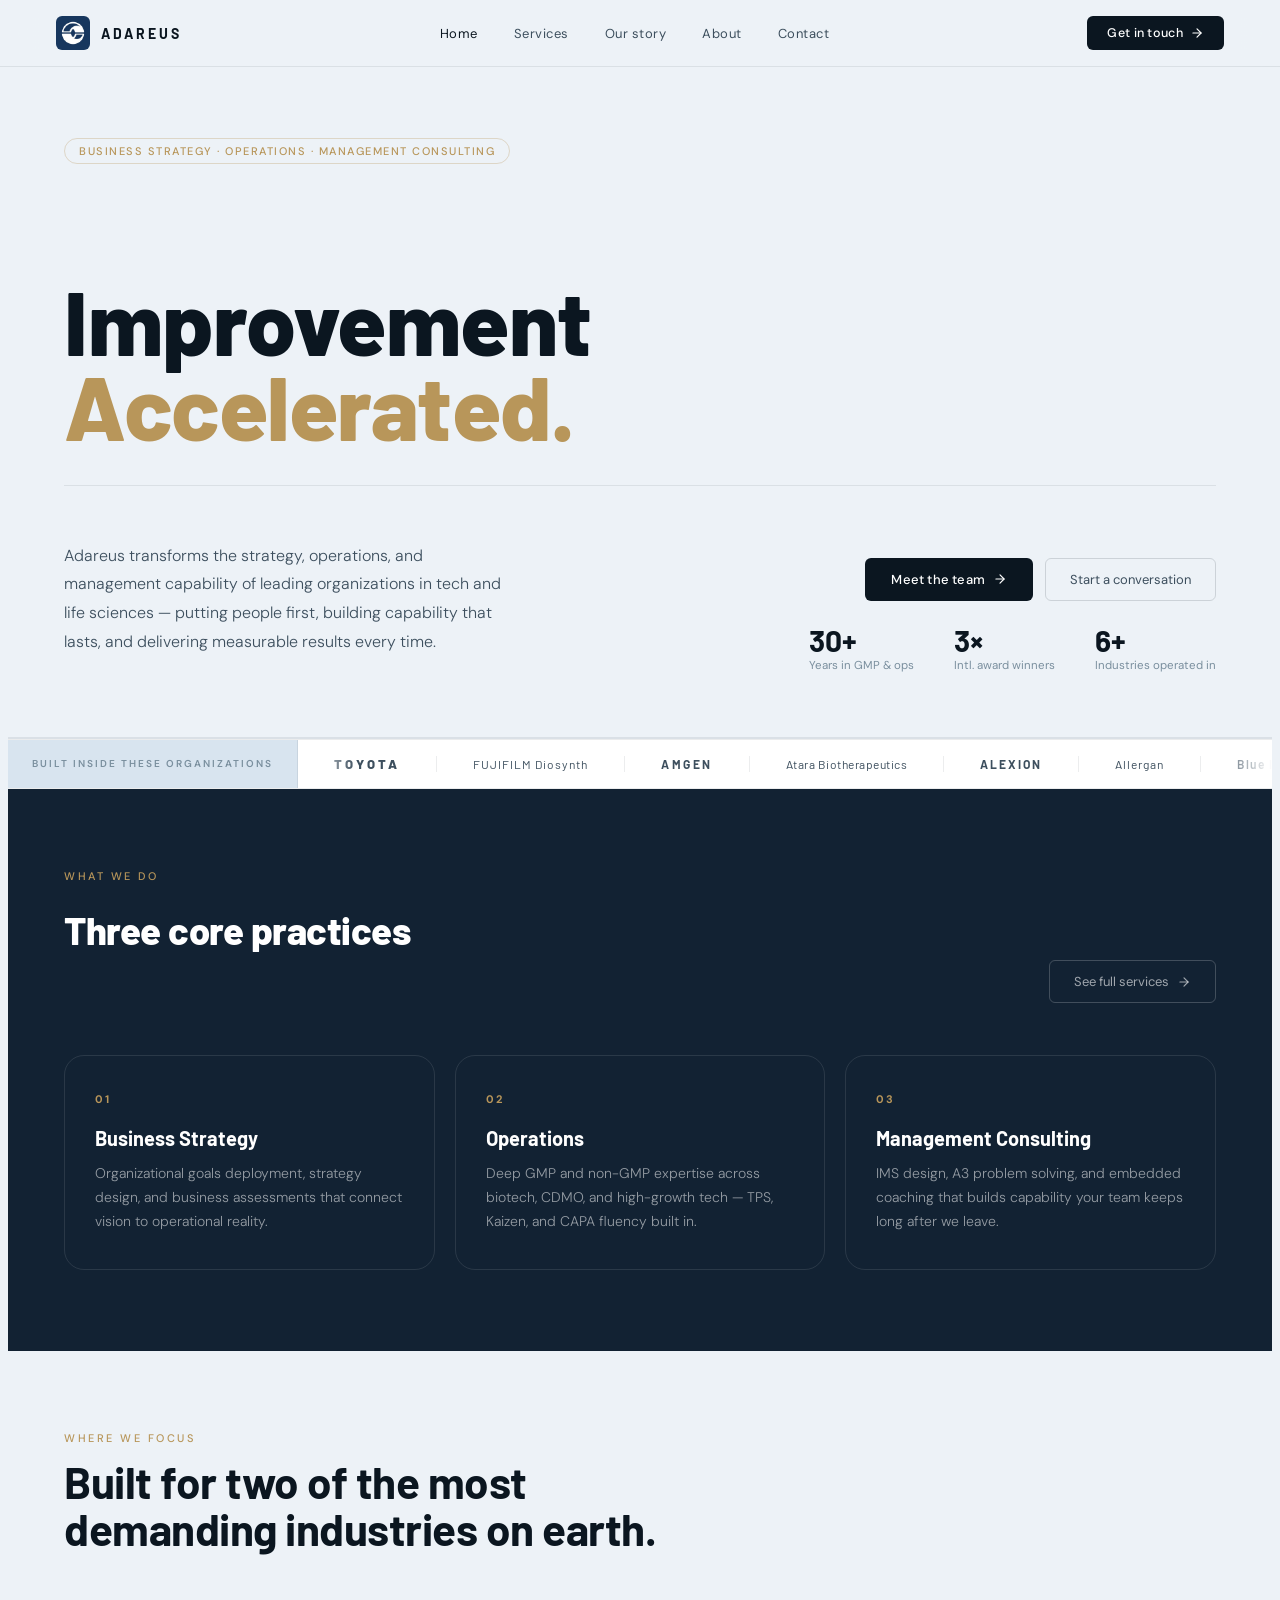
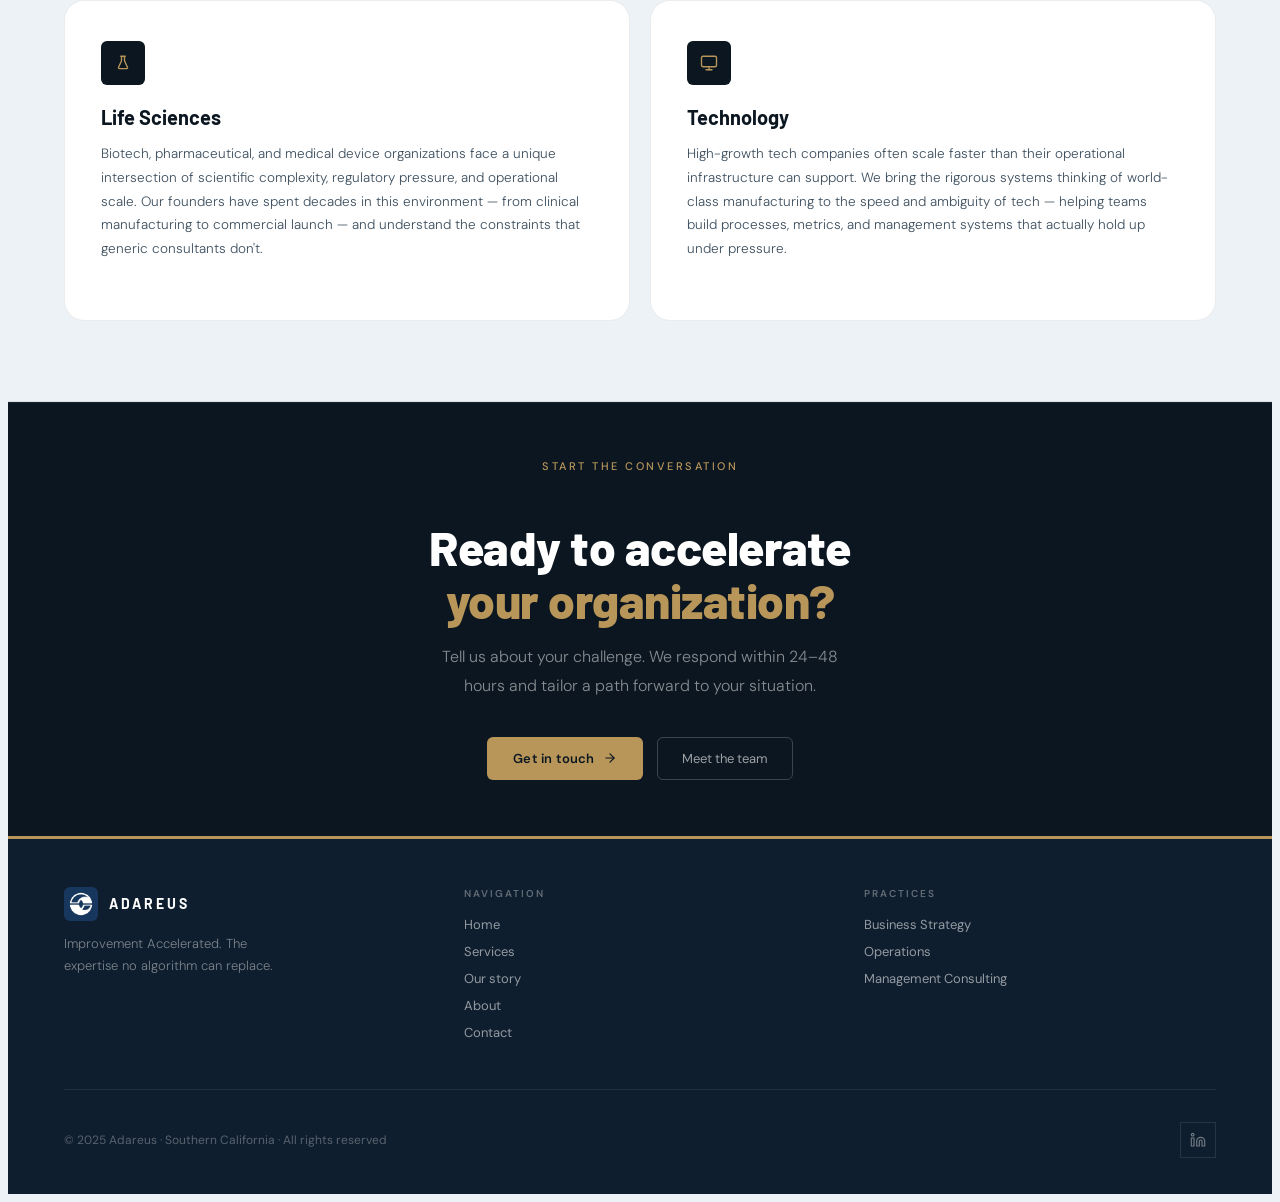
==== index.html @ f7a73b7c "Add files via upload" ====
<!DOCTYPE html>
<html lang="en">
<head>
  <meta charset="UTF-8" />
  <meta name="viewport" content="width=device-width, initial-scale=1.0" />
  <title>Improvement Accelerated — ADAREUS</title>
  <style>
@import url('https://fonts.googleapis.com/css2?family=Barlow:ital,wght@0,400;0,500;0,600;0,700;0,800;1,400&family=DM+Sans:opsz,wght@9..40,300;9..40,400;9..40,500&display=swap');

:root {
  --ink:         #0b1620;
  --ink-mid:     #122233;
  --ink-light:   #1e3a52;
  --gold:        #b8965a;
  --gold-dim:    rgba(184,150,90,0.12);
  --gold-line:   rgba(184,150,90,0.3);
  --white:       #ffffff;
  --off-white:   #edf2f7;
  --cream:       #d8e4ef;
  --text-body:   #3d4f5e;
  --text-muted:  #7a8f9e;
  --border:      rgba(11,22,32,0.08);
  --border-mid:  rgba(11,22,32,0.14);
  --radius-sm:   6px;
  --radius-md:   12px;
  --radius-lg:   20px;
}

0,500;0,600;0,700;0,800;1,400&family=DM+Sans:opsz,wght@9..40,300;9..40,400;9..40,500&display=swap');

0,500;0,600;0,700;0,800;1,400&family=DM+Sans:opsz,wght@9..40,300;9..40,400;9..40,500&display=swap');

*, *::before, *::after { box-sizing: border-box; margin: 0; padding: 0; }

html { scroll-behavior: smooth; font-size: 16px; }

body {
  font-family: 'DM Sans', -apple-system, BlinkMacSystemFont, 'Segoe UI', Helvetica, Arial, sans-serif;
  background: var(--off-white);
  color: var(--ink);
  -webkit-font-smoothing: antialiased;
  min-height: 100vh;
}

/* ── NAV ── */
nav {
  position: fixed; top: 0; left: 0; right: 0; z-index: 100;
  display: flex; align-items: center; justify-content: space-between;
  padding: 0 56px; height: 66px;
  background: rgba(237,242,247,0.92);
  backdrop-filter: blur(16px);
  border-bottom: 1px solid var(--border);
}
.nav-logo { display: flex; align-items: center; gap: 11px; text-decoration: none; }
.logo-mark {
  width: 34px; height: 34px;
  display: flex; align-items: center; justify-content: center;
  overflow: hidden; border-radius: 6px;
}
.logo-wordmark {
  font-family: 'Barlow', 'Arial Narrow', Arial, sans-serif;
  font-size: 14px; font-weight: 700;
  letter-spacing: 3px; color: var(--ink);
}
.nav-links { display: flex; align-items: center; gap: 36px; }
.nav-links a {
  font-size: 12.5px; font-weight: 400; letter-spacing: 0.5px;
  color: var(--text-body); text-decoration: none;
  transition: color 0.2s;
}
.nav-links a:hover, .nav-links a.active { color: var(--ink); }
.nav-cta {
  display: inline-flex; align-items: center; gap: 7px;
  padding: 9px 20px; font-size: 12.5px; font-weight: 500;
  font-family: 'DM Sans', -apple-system, BlinkMacSystemFont, 'Segoe UI', Helvetica, Arial, sans-serif;
  color: var(--white); background: var(--ink);
  border: none; cursor: pointer; border-radius: var(--radius-sm);
  text-decoration: none; transition: opacity 0.2s;
  letter-spacing: 0.3px;
}
.nav-cta:hover { opacity: 0.85; }

/* ── PAGE SHELL ── */
.page { padding-top: 66px; }

/* ── TYPOGRAPHY ── */
.display {
  font-family: 'Barlow', 'Arial Narrow', Arial, sans-serif;
  font-weight: 700; letter-spacing: -0.5px; line-height: 1.05;
}
.heading {
  font-family: 'Barlow', 'Arial Narrow', Arial, sans-serif;
  font-weight: 600; letter-spacing: -0.3px; line-height: 1.15;
}
.eyebrow {
  font-size: 11px; font-weight: 500; letter-spacing: 2.5px;
  text-transform: uppercase; color: var(--gold);
}

/* ── BUTTONS ── */
.btn-dark {
  display: inline-flex; align-items: center; gap: 8px;
  padding: 13px 26px; font-size: 13px; font-weight: 500;
  font-family: 'DM Sans', -apple-system, BlinkMacSystemFont, 'Segoe UI', Helvetica, Arial, sans-serif;
  color: var(--white); background: var(--ink);
  border: none; border-radius: var(--radius-sm); cursor: pointer;
  text-decoration: none; transition: opacity 0.2s, transform 0.15s;
  letter-spacing: 0.2px;
}
.btn-dark:hover { opacity: 0.85; transform: translateY(-1px); }
.btn-outline {
  display: inline-flex; align-items: center; gap: 8px;
  padding: 12px 24px; font-size: 13px; font-weight: 400;
  font-family: 'DM Sans', -apple-system, BlinkMacSystemFont, 'Segoe UI', Helvetica, Arial, sans-serif;
  color: var(--text-body); background: transparent;
  border: 1px solid var(--border-mid); border-radius: var(--radius-sm);
  cursor: pointer; text-decoration: none;
  transition: border-color 0.2s, color 0.2s;
}
.btn-outline:hover { border-color: var(--ink); color: var(--ink); }

/* ── SECTION ── */
.section { padding: 96px 56px; }
.section-inner { max-width: 1160px; margin: 0 auto; }

/* ── LOGO TICKER ── */
/* ── TICKER ── */
.ticker-section {
  border-top: 1px solid var(--border);
  border-bottom: 1px solid var(--border);
  background: var(--white);
  display: flex; align-items: stretch;
}
.ticker-label-block {
  display: flex; align-items: center;
  padding: 0 24px;
  border-right: 1px solid var(--border);
  background: var(--cream);
  font-size: 10px; font-weight: 600; letter-spacing: 2px;
  text-transform: uppercase; color: var(--text-muted);
  white-space: nowrap; flex-shrink: 0; z-index: 1;
}
.ticker-viewport {
  overflow: hidden; flex: 1;
  -webkit-mask-image: linear-gradient(90deg, transparent 0%, black 6%, black 94%, transparent 100%);
  mask-image: linear-gradient(90deg, transparent 0%, black 6%, black 94%, transparent 100%);
}
.ticker-track {
  display: flex; width: max-content;
  animation: ticker-scroll 30s linear infinite;
  padding: 16px 0;
}
.ticker-track:hover { animation-play-state: paused; }
@keyframes ticker-scroll {
  from { transform: translateX(0); }
  to   { transform: translateX(-50%); }
}
.ticker-item {
  display: flex; align-items: center; gap: 10px;
  padding: 0 36px; border-right: 1px solid var(--border);
  font-family: 'Barlow', 'Arial Narrow', Arial, sans-serif;
  color: var(--text-body); white-space: nowrap;
  text-transform: uppercase; transition: color 0.2s;
}
.ticker-item:hover { color: var(--ink); }
.ticker-dot {
  width: 6px; height: 6px; border-radius: 50%;
  background: var(--gold); flex-shrink: 0;
}

/* ── FOOTER ── */
footer {
  border-top: 3px solid var(--gold);
  background: #0f1e2e; color: var(--white);
  padding: 48px 56px 36px;
}
.footer-top {
  display: grid; grid-template-columns: 1fr 1fr 1fr;
  gap: 48px; padding-bottom: 48px;
  border-bottom: 1px solid rgba(255,255,255,0.08);
  margin-bottom: 32px;
}
.footer-brand .logo-wordmark { color: var(--white); }
.footer-tagline {
  font-size: 13px; font-weight: 300; color: rgba(255,255,255,0.45);
  line-height: 1.7; margin-top: 12px; max-width: 240px;
}
.footer-col-label {
  font-size: 10px; font-weight: 600; letter-spacing: 2px;
  text-transform: uppercase; color: rgba(255,255,255,0.35);
  margin-bottom: 16px;
}
.footer-links-list { display: flex; flex-direction: column; gap: 10px; }
.footer-links-list a {
  font-size: 13px; color: rgba(255,255,255,0.55); text-decoration: none;
  transition: color 0.2s;
}
.footer-links-list a:hover { color: var(--white); }
.footer-bottom {
  display: flex; align-items: center; justify-content: space-between;
}
.footer-copy { font-size: 12px; color: rgba(255,255,255,0.3); }
.social-link {
  width: 34px; height: 34px; border: 1px solid rgba(255,255,255,0.1);
  display: flex; align-items: center; justify-content: center;
  color: rgba(255,255,255,0.4); text-decoration: none; font-size: 16px;
  transition: border-color 0.2s, color 0.2s;
}
.social-link:hover { border-color: var(--gold); color: var(--gold); }

/* ── ANIMATIONS ── */
@keyframes fadeUp {
  from { opacity: 0; transform: translateY(18px); }
  to   { opacity: 1; transform: translateY(0); }
}
.fu { animation: fadeUp 0.55s ease both; }
.d1 { animation-delay: 0.05s; }
.d2 { animation-delay: 0.15s; }
.d3 { animation-delay: 0.25s; }
.d4 { animation-delay: 0.38s; }
.d5 { animation-delay: 0.50s; }

/* ── RESPONSIVE ── */
@media (max-width: 860px) {
  nav { padding: 0 20px; }
  .nav-links { display: none; }
  .section { padding: 64px 20px; }
  footer { padding: 48px 20px 32px; }
  .footer-top { grid-template-columns: 1fr; gap: 32px; }
  .footer-bottom { flex-direction: column; gap: 16px; }
}

  

body { font-size: 17px; }
p { font-size: 15px; line-height: 1.85; }
.founder-bio p { font-size: 15px !important; }
.story-block p { font-size: 15px !important; }
nav .nav-links a { font-size: 13px; }

/* === PAGE COMPONENTS === */

    /* HERO */
    .hero {
      padding: 64px 56px 64px;
      border-bottom: 1px solid var(--border);
      max-width: 1160px; margin: 0 auto;
    }
    .hero-kicker {
      display: inline-flex; align-items: center; gap: 8px;
      border: 1px solid var(--gold-line); padding: 5px 14px;
      border-radius: 20px; margin-bottom: 40px;
    }
    .hero-kicker span { font-size: 11px; color: var(--gold); font-weight: 500; letter-spacing: 1.5px; text-transform: uppercase; }
    .hero h1 {
      font-family: 'Barlow', 'Arial Narrow', Arial, sans-serif;
      font-size: clamp(52px, 7vw, 96px);
      font-weight: 800; line-height: 0.95; letter-spacing: -0.5px;
      color: var(--ink); margin-bottom: 36px;
    }
    .hero h1 em { font-style: normal; color: var(--gold); }
    .hero-bottom {
      display: grid; grid-template-columns: 1fr 1fr; gap: 64px;
      align-items: end; padding-top: 40px; border-top: 1px solid var(--border);
    }
    .hero-sub {
      font-size: 16px; font-weight: 300; line-height: 1.8;
      color: var(--text-body); max-width: 440px;
    }
    .hero-right { display: flex; flex-direction: column; gap: 24px; align-items: flex-end; }
    .hero-actions { display: flex; gap: 12px; }
    .hero-stats { display: flex; gap: 40px; }
    .stat-num {
      font-family: 'Barlow', 'Arial Narrow', Arial, sans-serif;
      font-size: 30px; font-weight: 700; color: var(--ink); line-height: 1; margin-bottom: 3px;
    }
    .stat-label { font-size: 11.5px; color: var(--text-muted); }

    /* AI BANNER */
    .ai-banner {
      background: var(--ink-light); color: var(--white);
      padding: 56px;
      border-bottom: 1px solid rgba(255,255,255,0.06);
    }
    .ai-banner-inner {
      max-width: 1160px; margin: 0 auto;
      display: grid; grid-template-columns: 1fr 1fr; gap: 64px; align-items: center;
    }
    .ai-banner-left {}
    .ai-banner-left .eyebrow { color: var(--gold); margin-bottom: 20px; }
    .ai-banner-left h2 {
      font-family: 'Barlow', 'Arial Narrow', Arial, sans-serif;
      font-size: clamp(26px, 3vw, 40px); font-weight: 700;
      line-height: 1.1; letter-spacing: -0.5px; color: var(--white);
    }
    .ai-banner-left h2 em { font-style: normal; color: var(--gold); }
    .ai-dividers { display: flex; flex-direction: column; gap: 0; }
    .ai-point {
      display: flex; gap: 18px; align-items: flex-start;
      padding: 22px 0; border-bottom: 1px solid rgba(255,255,255,0.07);
    }
    .ai-point:first-child { border-top: 1px solid rgba(255,255,255,0.07); }
    .ai-point-icon {
      width: 38px; height: 38px;
      display: flex; align-items: center; justify-content: center;
      color: var(--gold); flex-shrink: 0;
    }
    .ai-point h4 { font-size: 13.5px; font-weight: 600; margin-bottom: 5px; }
    .ai-point p { font-size: 12.5px; font-weight: 300; color: rgba(255,255,255,0.5); line-height: 1.65; }

    /* PROBLEM */
    .problem-section {
      padding: 104px 56px;
      border-bottom: 1px solid var(--border);
    }
    .problem-inner { max-width: 1160px; margin: 0 auto; }
    .problem-header { max-width: 680px; margin-bottom: 64px; }
    .problem-header .display { font-size: clamp(28px, 3.5vw, 44px); margin-top: 16px; margin-bottom: 20px; }
    .problem-header p { font-size: 16px; font-weight: 300; color: var(--text-body); line-height: 1.8; }
    .problem-grid {
      display: grid; grid-template-columns: repeat(3, 1fr); gap: 1px;
      background: var(--border); border: 1px solid var(--border);
    }
    .problem-card {
      background: var(--off-white); padding: 36px 30px;
      transition: background 0.25s;
    }
    .problem-card:hover { background: var(--cream); }
    .problem-icon {
      width: 42px; height: 42px; background: var(--ink);
      display: flex; align-items: center; justify-content: center;
      color: var(--gold); margin-bottom: 20px;
      border-radius: var(--radius-sm);
    }
    .problem-card h3 { font-size: 15px; font-weight: 600; margin-bottom: 10px; color: var(--ink); }
    .problem-card p { font-size: 13px; font-weight: 300; color: var(--text-body); line-height: 1.7; }

    /* SERVICES */
    .services-section {
      padding: 104px 56px;
      background: var(--ink-mid); color: var(--white);
      border-bottom: 1px solid rgba(255,255,255,0.06);
    }
    .services-inner { max-width: 1160px; margin: 0 auto; }
    .services-header {
      display: flex; justify-content: space-between; align-items: flex-end;
      margin-bottom: 64px;
    }
    .services-header .eyebrow { color: var(--gold); }
    .services-header .display { font-size: clamp(28px, 3.5vw, 44px); margin-top: 16px; color: var(--white); }
    .services-grid { display: flex; flex-direction: column; }
    .service-row {
      display: grid; grid-template-columns: 80px 1fr 2fr auto;
      align-items: start; gap: 40px; padding: 44px 0;
      border-top: 1px solid rgba(255,255,255,0.07);
      cursor: default; transition: background 0.2s;
    }
    .service-row:last-child { border-bottom: 1px solid rgba(255,255,255,0.07); }
    .service-row:hover { background: rgba(255,255,255,0.02); margin: 0 -56px; padding-left: 56px; padding-right: 56px; }
    .service-index {
      font-family: 'Barlow', 'Arial Narrow', Arial, sans-serif;
      font-size: 12px; font-weight: 600; color: var(--gold);
      letter-spacing: 1px; padding-top: 4px;
    }
    .service-name-col h3 {
      font-family: 'Barlow', 'Arial Narrow', Arial, sans-serif;
      font-size: 20px; font-weight: 700; color: var(--white); margin-bottom: 8px;
    }
    .service-name-col .service-tag {
      display: inline-block; font-size: 10px; padding: 3px 10px;
      border: 1px solid rgba(255,255,255,0.25); color: rgba(255,255,255,0.6);
      border-radius: 20px; letter-spacing: 1px; text-transform: uppercase;
    }
    .service-desc-col p { font-size: 14px; font-weight: 300; color: rgba(255,255,255,0.75); line-height: 1.75; }
    .service-items-col { display: flex; flex-direction: column; gap: 7px; min-width: 220px; }
    .svc-item { display: flex; align-items: center; gap: 8px; font-size: 12px; color: rgba(255,255,255,0.7); }
    .svc-item i { font-size: 11px; color: var(--gold); }

    /* INDUSTRIES */
    .industries-section {
      padding: 80px 56px;
      border-bottom: 1px solid var(--border);
      background: var(--off-white);
    }
    .industries-inner { max-width: 1160px; margin: 0 auto; }
    .industries-grid { display: grid; grid-template-columns: 1fr 1fr; gap: 20px; margin-top: 48px; }
    .industry-card {
      background: var(--white); border: 1px solid var(--border);
      border-radius: var(--radius-lg); padding: 40px 36px;
      transition: border-color 0.25s, transform 0.25s;
    }
    .industry-card:hover { border-color: var(--gold-line); transform: translateY(-3px); }
    .industry-card-icon {
      width: 44px; height: 44px; background: var(--ink);
      display: flex; align-items: center; justify-content: center;
      color: var(--gold); margin-bottom: 20px;
      border-radius: var(--radius-sm);
    }
    .industry-card h3 {
      font-family: 'Barlow', 'Arial Narrow', Arial, sans-serif;
      font-size: 20px; font-weight: 700; margin-bottom: 12px;
    }
    .industry-card p { font-size: 13.5px; font-weight: 300; color: var(--text-body); line-height: 1.75; margin-bottom: 20px; }
    .industry-tags { display: flex; flex-wrap: wrap; gap: 7px; }
    .itag {
      font-size: 11px; padding: 4px 12px;
      border: 1px solid var(--border-mid); border-radius: 20px; color: var(--text-body);
    }

    /* APPROACH */
    .approach-section {
      padding: 104px 56px;
      border-bottom: 1px solid var(--border);
      background: var(--white);
    }
    .approach-inner { max-width: 1160px; margin: 0 auto; }
    .approach-grid { display: grid; grid-template-columns: 1fr 1fr; gap: 80px; }
    .approach-left .display { font-size: clamp(28px, 3.5vw, 44px); margin-top: 16px; margin-bottom: 24px; }
    .approach-left p { font-size: 15px; font-weight: 300; color: var(--text-body); line-height: 1.8; margin-bottom: 36px; }
    .approach-steps { display: flex; flex-direction: column; }
    .approach-step {
      display: grid; grid-template-columns: 40px 1fr;
      gap: 20px; padding: 28px 0; border-bottom: 1px solid var(--border);
    }
    .approach-step:first-child { border-top: 1px solid var(--border); }
    .step-num {
      font-family: 'Barlow', 'Arial Narrow', Arial, sans-serif;
      font-size: 13px; font-weight: 700; color: var(--gold); padding-top: 2px;
    }
    .step-body h4 { font-size: 14px; font-weight: 600; margin-bottom: 6px; }
    .step-body p { font-size: 13px; font-weight: 300; color: var(--text-body); line-height: 1.65; }

    @media (max-width: 860px) {
      .hero { padding: 64px 20px 56px; }
      .hero h1 { font-size: 52px; letter-spacing: -0.5px; }
      .hero-bottom { grid-template-columns: 1fr; gap: 32px; }
      .hero-right { align-items: flex-start; }
      .ai-banner { padding: 56px 20px; }
      .ai-banner-inner { grid-template-columns: 1fr; gap: 40px; }
      .problem-section, .services-section, .approach-section, .industries-section { padding: 64px 20px; }
      .problem-grid { grid-template-columns: 1fr; }
      .service-row { grid-template-columns: 1fr; gap: 16px; }
      .service-row:hover { margin: 0; padding: 44px 0; }
      .approach-grid, .industries-grid { grid-template-columns: 1fr; }
    }
  
  

/* === ALL COMPONENTS === */

    .page-hero {
      padding: 96px 56px 80px;
      border-bottom: 1px solid var(--border);
      max-width: 1160px; margin: 0 auto;
    }
    .page-hero h1 {
      font-family: 'Barlow', 'Arial Narrow', Arial, sans-serif;
      font-size: clamp(44px, 6vw, 80px);
      font-weight: 800; line-height: 0.95; letter-spacing: -0.5px;
      color: var(--ink); margin: 20px 0 0;
    }
    .page-hero h1 em { font-style: normal; color: var(--gold); }
    .hero-split {
      display: grid; grid-template-columns: 1fr 1fr; gap: 64px;
      padding-top: 40px; border-top: 1px solid var(--border); margin-top: 40px;
    }
    .hero-split p { font-size: 15px; font-weight: 300; color: var(--text-body); line-height: 1.85; }
    .hero-meta { display: flex; gap: 40px; align-items: flex-end; flex-wrap: wrap; }
    .meta-item .stat-num {
      font-family: 'Barlow', 'Arial Narrow', Arial, sans-serif;
      font-size: 32px; font-weight: 700; color: var(--ink); line-height: 1; margin-bottom: 4px;
    }
    .meta-item .stat-label { font-size: 11.5px; color: var(--text-muted); }

    /* POSITIONING STATEMENT */
    .positioning {
      background: var(--ink-mid); color: var(--white);
      padding: 80px 56px;
      border-bottom: 1px solid rgba(255,255,255,0.06);
    }
    .positioning-inner {
      max-width: 1160px; margin: 0 auto;
      display: grid; grid-template-columns: 1fr 1fr; gap: 80px; align-items: start;
    }
    .positioning-left h2 {
      font-family: 'Barlow', 'Arial Narrow', Arial, sans-serif;
      font-size: clamp(26px, 3vw, 38px); font-weight: 700;
      line-height: 1.15; letter-spacing: -0.5px; margin-top: 18px;
    }
    .positioning-left h2 em { font-style: normal; color: var(--gold); }
    .positioning-right { display: flex; flex-direction: column; gap: 24px; padding-top: 6px; }
    .pos-point { display: flex; gap: 14px; align-items: flex-start; }
    .pos-num {
      font-family: 'Barlow', 'Arial Narrow', Arial, sans-serif;
      font-size: 11px; font-weight: 700; color: var(--gold);
      letter-spacing: 1px; padding-top: 3px; flex-shrink: 0; min-width: 24px;
    }
    .pos-point p { font-size: 14px; font-weight: 300; color: rgba(255,255,255,0.78); line-height: 1.7; }
    .pos-point strong { color: var(--white); font-weight: 500; }

    /* STORY */
    .story-section { padding: 104px 56px; border-bottom: 1px solid var(--border); }
    .story-inner { max-width: 1160px; margin: 0 auto; }
    .story-grid { display: grid; grid-template-columns: 320px 1fr; gap: 80px; }
    .story-sidebar { position: sticky; top: 90px; align-self: start; }
    .story-sidebar .display { font-size: 26px; margin-top: 14px; margin-bottom: 16px; }
    .story-sidebar p { font-size: 13.5px; font-weight: 300; color: var(--text-body); line-height: 1.8; }
    .story-blocks { display: flex; flex-direction: column; }
    .story-block { padding: 36px 0; border-bottom: 1px solid var(--border); }
    .story-block:first-child { padding-top: 0; }
    .story-block h3 { font-size: 17px; font-weight: 600; margin-bottom: 12px; }
    .story-block p { font-size: 14px; font-weight: 300; color: var(--text-body); line-height: 1.85; }
    .story-block p + p { margin-top: 12px; }

    /* VALUES */
    .values-section { padding: 104px 56px; background: var(--off-white); border-bottom: 1px solid var(--border); }
    .values-inner { max-width: 1160px; margin: 0 auto; }
    .values-header { margin-bottom: 56px; }
    .values-header .display { font-size: clamp(26px, 3vw, 38px); margin-top: 14px; }
    .values-grid { display: grid; grid-template-columns: repeat(4, 1fr); gap: 20px; }
    .value-card {
      background: var(--white); padding: 32px 26px;
      border: 1px solid var(--border); border-radius: var(--radius-md);
    }
    .value-icon {
      width: 42px; height: 42px; background: var(--ink);
      display: flex; align-items: center; justify-content: center;
      color: var(--gold); margin-bottom: 18px;
      border-radius: var(--radius-sm);
    }
    .value-card h4 { font-size: 14px; font-weight: 600; margin-bottom: 9px; }
    .value-card p { font-size: 12.5px; font-weight: 300; color: var(--text-body); line-height: 1.7; }

    /* TEAM */
    .team-section { padding: 104px 56px; border-bottom: 1px solid var(--border); }
    .team-inner { max-width: 1160px; margin: 0 auto; }
    .team-header { margin-bottom: 72px; }
    .team-header .display { font-size: clamp(26px, 3vw, 38px); margin-top: 14px; }
    .founder {
      display: grid; grid-template-columns: 280px 1fr; gap: 64px;
      padding: 72px 0; border-top: 1px solid var(--border);
    }
    .founder:last-child { border-bottom: 1px solid var(--border); }
    .founder-photo {
      width: 100%; aspect-ratio: 1/1;
      object-fit: cover; object-position: center top;
      border-radius: var(--radius-md);
      margin-bottom: 22px;
      display: block;
      filter: grayscale(8%);
    }
    .founder-name { font-size: 20px; font-weight: 700; margin-bottom: 3px; }
    .founder-role { font-size: 11px; font-weight: 500; letter-spacing: 2px; text-transform: uppercase; color: var(--gold); margin-bottom: 20px; }
    .founder-tags { display: flex; flex-wrap: wrap; gap: 7px; }
    .ftag { font-size: 11px; padding: 4px 11px; border: 1px solid var(--border-mid); border-radius: 20px; color: var(--text-body); }
    .founder-bio { font-size: 14px; font-weight: 300; color: var(--text-body); line-height: 1.9; margin-bottom: 28px; }
    .founder-bio p + p { margin-top: 13px; }
    .founder-highlights { display: flex; flex-direction: column; border: 1px solid var(--border); border-radius: var(--radius-md); overflow: hidden; }
    .highlight { display: flex; align-items: flex-start; gap: 12px; padding: 14px 18px; border-bottom: 1px solid var(--border); }
    .highlight:last-child { border-bottom: none; }
    .highlight i { color: var(--gold); font-size: 14px; padding-top: 2px; flex-shrink: 0; }
    .highlight span { font-size: 12.5px; color: var(--text-body); line-height: 1.5; }

    /* CTA */
    .about-cta { padding: 104px 56px; background: var(--ink); text-align: center; }
    .about-cta .eyebrow { color: var(--gold); justify-content: center; }
    .about-cta .display { font-size: clamp(32px, 4vw, 56px); color: var(--white); margin: 18px auto 20px; max-width: 640px; }
    .about-cta p { font-size: 15px; font-weight: 300; color: rgba(255,255,255,0.5); margin: 0 auto 40px; max-width: 460px; line-height: 1.8; }

    @media (max-width: 860px) {
      .page-hero { padding: 64px 20px 56px; }
      .hero-split, .story-grid, .founder, .positioning-inner { grid-template-columns: 1fr; gap: 36px; }
      .story-sidebar { position: static; }
      .values-grid { grid-template-columns: 1fr 1fr; }
      .story-section, .values-section, .team-section, .about-cta, .positioning { padding: 64px 20px; }
    }
  

    /* HERO */
    .hero {
      padding: 64px 56px 64px;
      border-bottom: 1px solid var(--border);
      max-width: 1160px; margin: 0 auto;
    }
    .hero-kicker {
      display: inline-flex; align-items: center; gap: 8px;
      border: 1px solid var(--gold-line); padding: 5px 14px;
      border-radius: 20px; margin-bottom: 40px;
    }
    .hero-kicker span { font-size: 11px; color: var(--gold); font-weight: 500; letter-spacing: 1.5px; text-transform: uppercase; }
    .hero h1 {
      font-family: 'Barlow', 'Arial Narrow', Arial, sans-serif;
      font-size: clamp(52px, 7vw, 96px);
      font-weight: 800; line-height: 0.95; letter-spacing: -0.5px;
      color: var(--ink); margin-bottom: 36px;
    }
    .hero h1 em { font-style: normal; color: var(--gold); }
    .hero-bottom {
      display: grid; grid-template-columns: 1fr 1fr; gap: 64px;
      align-items: end; padding-top: 40px; border-top: 1px solid var(--border);
    }
    .hero-sub {
      font-size: 16px; font-weight: 300; line-height: 1.8;
      color: var(--text-body); max-width: 440px;
    }
    .hero-right { display: flex; flex-direction: column; gap: 24px; align-items: flex-end; }
    .hero-actions { display: flex; gap: 12px; }
    .hero-stats { display: flex; gap: 40px; }
    .stat-num {
      font-family: 'Barlow', 'Arial Narrow', Arial, sans-serif;
      font-size: 30px; font-weight: 700; color: var(--ink); line-height: 1; margin-bottom: 3px;
    }
    .stat-label { font-size: 11.5px; color: var(--text-muted); }

    /* AI BANNER */
    .ai-banner {
      background: var(--ink-light); color: var(--white);
      padding: 56px;
      border-bottom: 1px solid rgba(255,255,255,0.06);
    }
    .ai-banner-inner {
      max-width: 1160px; margin: 0 auto;
      display: grid; grid-template-columns: 1fr 1fr; gap: 64px; align-items: center;
    }
    .ai-banner-left {}
    .ai-banner-left .eyebrow { color: var(--gold); margin-bottom: 20px; }
    .ai-banner-left h2 {
      font-family: 'Barlow', 'Arial Narrow', Arial, sans-serif;
      font-size: clamp(26px, 3vw, 40px); font-weight: 700;
      line-height: 1.1; letter-spacing: -0.5px; color: var(--white);
    }
    .ai-banner-left h2 em { font-style: normal; color: var(--gold); }
    .ai-dividers { display: flex; flex-direction: column; gap: 0; }
    .ai-point {
      display: flex; gap: 18px; align-items: flex-start;
      padding: 22px 0; border-bottom: 1px solid rgba(255,255,255,0.07);
    }
    .ai-point:first-child { border-top: 1px solid rgba(255,255,255,0.07); }
    .ai-point-icon {
      width: 38px; height: 38px;
      display: flex; align-items: center; justify-content: center;
      color: var(--gold); flex-shrink: 0;
    }
    .ai-point h4 { font-size: 13.5px; font-weight: 600; margin-bottom: 5px; }
    .ai-point p { font-size: 12.5px; font-weight: 300; color: rgba(255,255,255,0.5); line-height: 1.65; }

    /* PROBLEM */
    .problem-section {
      padding: 104px 56px;
      border-bottom: 1px solid var(--border);
    }
    .problem-inner { max-width: 1160px; margin: 0 auto; }
    .problem-header { max-width: 680px; margin-bottom: 64px; }
    .problem-header .display { font-size: clamp(28px, 3.5vw, 44px); margin-top: 16px; margin-bottom: 20px; }
    .problem-header p { font-size: 16px; font-weight: 300; color: var(--text-body); line-height: 1.8; }
    .problem-grid {
      display: grid; grid-template-columns: repeat(3, 1fr); gap: 1px;
      background: var(--border); border: 1px solid var(--border);
    }
    .problem-card {
      background: var(--off-white); padding: 36px 30px;
      transition: background 0.25s;
    }
    .problem-card:hover { background: var(--cream); }
    .problem-icon {
      width: 42px; height: 42px; background: var(--ink);
      display: flex; align-items: center; justify-content: center;
      color: var(--gold); margin-bottom: 20px;
      border-radius: var(--radius-sm);
    }
    .problem-card h3 { font-size: 15px; font-weight: 600; margin-bottom: 10px; color: var(--ink); }
    .problem-card p { font-size: 13px; font-weight: 300; color: var(--text-body); line-height: 1.7; }

    /* SERVICES */
    .services-section {
      padding: 104px 56px;
      background: var(--ink-mid); color: var(--white);
      border-bottom: 1px solid rgba(255,255,255,0.06);
    }
    .services-inner { max-width: 1160px; margin: 0 auto; }
    .services-header {
      display: flex; justify-content: space-between; align-items: flex-end;
      margin-bottom: 64px;
    }
    .services-header .eyebrow { color: var(--gold); }
    .services-header .display { font-size: clamp(28px, 3.5vw, 44px); margin-top: 16px; color: var(--white); }
    .services-grid { display: flex; flex-direction: column; }
    .service-row {
      display: grid; grid-template-columns: 80px 1fr 2fr auto;
      align-items: start; gap: 40px; padding: 44px 0;
      border-top: 1px solid rgba(255,255,255,0.07);
      cursor: default; transition: background 0.2s;
    }
    .service-row:last-child { border-bottom: 1px solid rgba(255,255,255,0.07); }
    .service-row:hover { background: rgba(255,255,255,0.02); margin: 0 -56px; padding-left: 56px; padding-right: 56px; }
    .service-index {
      font-family: 'Barlow', 'Arial Narrow', Arial, sans-serif;
      font-size: 12px; font-weight: 600; color: var(--gold);
      letter-spacing: 1px; padding-top: 4px;
    }
    .service-name-col h3 {
      font-family: 'Barlow', 'Arial Narrow', Arial, sans-serif;
      font-size: 20px; font-weight: 700; color: var(--white); margin-bottom: 8px;
    }
    .service-name-col .service-tag {
      display: inline-block; font-size: 10px; padding: 3px 10px;
      border: 1px solid rgba(255,255,255,0.25); color: rgba(255,255,255,0.6);
      border-radius: 20px; letter-spacing: 1px; text-transform: uppercase;
    }
    .service-desc-col p { font-size: 14px; font-weight: 300; color: rgba(255,255,255,0.75); line-height: 1.75; }
    .service-items-col { display: flex; flex-direction: column; gap: 7px; min-width: 220px; }
    .svc-item { display: flex; align-items: center; gap: 8px; font-size: 12px; color: rgba(255,255,255,0.7); }
    .svc-item i { font-size: 11px; color: var(--gold); }

    /* INDUSTRIES */
    .industries-section {
      padding: 80px 56px;
      border-bottom: 1px solid var(--border);
      background: var(--off-white);
    }
    .industries-inner { max-width: 1160px; margin: 0 auto; }
    .industries-grid { display: grid; grid-template-columns: 1fr 1fr; gap: 20px; margin-top: 48px; }
    .industry-card {
      background: var(--white); border: 1px solid var(--border);
      border-radius: var(--radius-lg); padding: 40px 36px;
      transition: border-color 0.25s, transform 0.25s;
    }
    .industry-card:hover { border-color: var(--gold-line); transform: translateY(-3px); }
    .industry-card-icon {
      width: 44px; height: 44px; background: var(--ink);
      display: flex; align-items: center; justify-content: center;
      color: var(--gold); margin-bottom: 20px;
      border-radius: var(--radius-sm);
    }
    .industry-card h3 {
      font-family: 'Barlow', 'Arial Narrow', Arial, sans-serif;
      font-size: 20px; font-weight: 700; margin-bottom: 12px;
    }
    .industry-card p { font-size: 13.5px; font-weight: 300; color: var(--text-body); line-height: 1.75; margin-bottom: 20px; }
    .industry-tags { display: flex; flex-wrap: wrap; gap: 7px; }
    .itag {
      font-size: 11px; padding: 4px 12px;
      border: 1px solid var(--border-mid); border-radius: 20px; color: var(--text-body);
    }

    /* APPROACH */
    .approach-section {
      padding: 104px 56px;
      border-bottom: 1px solid var(--border);
      background: var(--white);
    }
    .approach-inner { max-width: 1160px; margin: 0 auto; }
    .approach-grid { display: grid; grid-template-columns: 1fr 1fr; gap: 80px; }
    .approach-left .display { font-size: clamp(28px, 3.5vw, 44px); margin-top: 16px; margin-bottom: 24px; }
    .approach-left p { font-size: 15px; font-weight: 300; color: var(--text-body); line-height: 1.8; margin-bottom: 36px; }
    .approach-steps { display: flex; flex-direction: column; }
    .approach-step {
      display: grid; grid-template-columns: 40px 1fr;
      gap: 20px; padding: 28px 0; border-bottom: 1px solid var(--border);
    }
    .approach-step:first-child { border-top: 1px solid var(--border); }
    .step-num {
      font-family: 'Barlow', 'Arial Narrow', Arial, sans-serif;
      font-size: 13px; font-weight: 700; color: var(--gold); padding-top: 2px;
    }
    .step-body h4 { font-size: 14px; font-weight: 600; margin-bottom: 6px; }
    .step-body p { font-size: 13px; font-weight: 300; color: var(--text-body); line-height: 1.65; }

    @media (max-width: 860px) {
      .hero { padding: 64px 20px 56px; }
      .hero h1 { font-size: 52px; letter-spacing: -0.5px; }
      .hero-bottom { grid-template-columns: 1fr; gap: 32px; }
      .hero-right { align-items: flex-start; }
      .ai-banner { padding: 56px 20px; }
      .ai-banner-inner { grid-template-columns: 1fr; gap: 40px; }
      .problem-section, .services-section, .approach-section, .industries-section { padding: 64px 20px; }
      .problem-grid { grid-template-columns: 1fr; }
      .service-row { grid-template-columns: 1fr; gap: 16px; }
      .service-row:hover { margin: 0; padding: 44px 0; }
      .approach-grid, .industries-grid { grid-template-columns: 1fr; }
    }
  </style>
</head>
<body>

<nav>
  <a class="nav-logo" href="index.html">
    <div class="logo-mark"><img src="logo.jpg" alt="Adareus logo" style="width:34px;height:34px;display:block;" /></div>
    <span class="logo-wordmark">ADAREUS</span>
  </a>
  <div class="nav-links">
    <a href="index.html" class="active">Home</a>
    <a href="services.html">Services</a>
    <a href="story.html">Our story</a>
    <a href="about.html">About</a>
    <a href="contact.html">Contact</a>
  </div>
  <a class="nav-cta" href="contact.html">Get in touch <svg width="14" height="14" viewBox="0 0 24 24" fill="none" stroke="currentColor" stroke-width="2" stroke-linecap="round" stroke-linejoin="round"><line x1="5" y1="12" x2="19" y2="12"/><polyline points="12 5 19 12 12 19"/></svg></a>
</nav>

<div class="page">

  <!-- HERO -->
  <section style="border-bottom: 1px solid var(--border);">
    <div class="hero">
      <div class="hero-kicker fu d1">
        <span>Business strategy · Operations · Management consulting</span>
      </div>
      <h1 class="fu d2">
        Improvement<br>
        <em>Accelerated.</em>
      </h1>
      <div class="hero-bottom fu d3">
        <p class="hero-sub">Adareus transforms the strategy, operations, and management capability of leading organizations in tech and life sciences — putting people first, building capability that lasts, and delivering measurable results every time.</p>
        <div class="hero-right">
          <div class="hero-actions">
            <a class="btn-dark" href="about.html">Meet the team <svg width="14" height="14" viewBox="0 0 24 24" fill="none" stroke="currentColor" stroke-width="2" stroke-linecap="round" stroke-linejoin="round"><line x1="5" y1="12" x2="19" y2="12"/><polyline points="12 5 19 12 12 19"/></svg></a>
            <a class="btn-outline" href="contact.html">Start a conversation</a>
          </div>
          <div class="hero-stats">
            <div>
              <div class="stat-num">30+</div>
              <div class="stat-label">Years in GMP & ops</div>
            </div>
            <div>
              <div class="stat-num">3×</div>
              <div class="stat-label">Intl. award winners</div>
            </div>
            <div>
              <div class="stat-num">6+</div>
              <div class="stat-label">Industries operated in</div>
            </div>
          </div>
        </div>
      </div>
    </div>
  </section>




  <!-- TICKER -->
  <div class="ticker-section">
    <div class="ticker-label-block">Built inside these organizations</div>
    <div class="ticker-viewport">
      <div class="ticker-track">
        <span class="ticker-item" style="font-weight:800; letter-spacing:3px; font-size:13px;">TOYOTA</span>
        <span class="ticker-item" style="font-weight:400; letter-spacing:1px; font-size:12px; text-transform:none;">FUJIFILM Diosynth</span>
        <span class="ticker-item" style="font-weight:700; letter-spacing:2.5px; font-size:12px;">AMGEN</span>
        <span class="ticker-item" style="font-weight:400; letter-spacing:0.5px; font-size:12px; text-transform:none;">Atara Biotherapeutics</span>
        <span class="ticker-item" style="font-weight:700; letter-spacing:2px; font-size:12px;">ALEXION</span>
        <span class="ticker-item" style="font-weight:400; letter-spacing:1px; font-size:12px; text-transform:none;">Allergan</span>
        <span class="ticker-item" style="font-weight:600; letter-spacing:1.5px; font-size:12px; text-transform:none;">Blue Nile</span>
        <span class="ticker-item" style="font-weight:800; letter-spacing:3px; font-size:12px;">HONEYWELL</span>
        <span class="ticker-item" style="font-weight:800; letter-spacing:3px; font-size:13px;">TOYOTA</span>
        <span class="ticker-item" style="font-weight:400; letter-spacing:1px; font-size:12px; text-transform:none;">FUJIFILM Diosynth</span>
        <span class="ticker-item" style="font-weight:700; letter-spacing:2.5px; font-size:12px;">AMGEN</span>
        <span class="ticker-item" style="font-weight:400; letter-spacing:0.5px; font-size:12px; text-transform:none;">Atara Biotherapeutics</span>
        <span class="ticker-item" style="font-weight:700; letter-spacing:2px; font-size:12px;">ALEXION</span>
        <span class="ticker-item" style="font-weight:400; letter-spacing:1px; font-size:12px; text-transform:none;">Allergan</span>
        <span class="ticker-item" style="font-weight:600; letter-spacing:1.5px; font-size:12px; text-transform:none;">Blue Nile</span>
        <span class="ticker-item" style="font-weight:800; letter-spacing:3px; font-size:12px;">HONEYWELL</span>
      </div>
    </div>
  </div>


  <!-- SERVICES OVERVIEW -->
  <section style="padding:80px 56px; border-bottom:1px solid var(--border); background:var(--ink-mid); color:var(--white);">
    <div style="max-width:1160px; margin:0 auto;">
      <div style="display:flex; justify-content:space-between; align-items:flex-end; margin-bottom:52px;">
        <div>
          <div class="eyebrow" style="color:var(--gold);">What we do</div>
          <p style="font-family:'Barlow','Arial Narrow',Arial,sans-serif; font-size:clamp(26px,3vw,38px); font-weight:800; color:var(--white); margin-top:12px; letter-spacing:-0.5px;">Three core practices</p>
        </div>
        <a class="btn-outline" href="services.html" style="border-color:rgba(255,255,255,0.2); color:rgba(255,255,255,0.6); white-space:nowrap;">See full services <svg width="14" height="14" viewBox="0 0 24 24" fill="none" stroke="currentColor" stroke-width="2" stroke-linecap="round" stroke-linejoin="round"><line x1="5" y1="12" x2="19" y2="12"/><polyline points="12 5 19 12 12 19"/></svg></a>
      </div>
      <div style="display:grid; grid-template-columns:repeat(3,1fr); gap:20px;">
        <a href="services.html" style="text-decoration:none; display:block; padding:36px 30px; border:1px solid rgba(255,255,255,0.1); border-radius:var(--radius-lg); transition:background 0.2s; cursor:pointer;" onmouseover="this.style.background='rgba(255,255,255,0.04)'" onmouseout="this.style.background='transparent'">
          <div style="font-size:11px; font-weight:700; letter-spacing:2px; color:var(--gold); margin-bottom:14px;">01</div>
          <h3 style="font-family:'Barlow','Arial Narrow',Arial,sans-serif; font-size:20px; font-weight:700; color:var(--white); margin-bottom:12px;">Business Strategy</h3>
          <p style="font-size:14px; font-weight:300; color:rgba(255,255,255,0.55); line-height:1.7; margin:0;">Organizational goals deployment, strategy design, and business assessments that connect vision to operational reality.</p>
        </a>
        <a href="services.html" style="text-decoration:none; display:block; padding:36px 30px; border:1px solid rgba(255,255,255,0.1); border-radius:var(--radius-lg); transition:background 0.2s; cursor:pointer;" onmouseover="this.style.background='rgba(255,255,255,0.04)'" onmouseout="this.style.background='transparent'">
          <div style="font-size:11px; font-weight:700; letter-spacing:2px; color:var(--gold); margin-bottom:14px;">02</div>
          <h3 style="font-family:'Barlow','Arial Narrow',Arial,sans-serif; font-size:20px; font-weight:700; color:var(--white); margin-bottom:12px;">Operations</h3>
          <p style="font-size:14px; font-weight:300; color:rgba(255,255,255,0.55); line-height:1.7; margin:0;">Deep GMP and non-GMP expertise across biotech, CDMO, and high-growth tech — TPS, Kaizen, and CAPA fluency built in.</p>
        </a>
        <a href="services.html" style="text-decoration:none; display:block; padding:36px 30px; border:1px solid rgba(255,255,255,0.1); border-radius:var(--radius-lg); transition:background 0.2s; cursor:pointer;" onmouseover="this.style.background='rgba(255,255,255,0.04)'" onmouseout="this.style.background='transparent'">
          <div style="font-size:11px; font-weight:700; letter-spacing:2px; color:var(--gold); margin-bottom:14px;">03</div>
          <h3 style="font-family:'Barlow','Arial Narrow',Arial,sans-serif; font-size:20px; font-weight:700; color:var(--white); margin-bottom:12px;">Management Consulting</h3>
          <p style="font-size:14px; font-weight:300; color:rgba(255,255,255,0.55); line-height:1.7; margin:0;">IMS design, A3 problem solving, and embedded coaching that builds capability your team keeps long after we leave.</p>
        </a>
      </div>
    </div>
  </section>
  <!-- INDUSTRIES -->
  <section class="industries-section">
    <div class="industries-inner">
      <div>
        <div class="eyebrow">Where we focus</div>
        <p class="display" style="font-size: clamp(28px, 3.5vw, 44px); margin-top: 14px;">Built for two of the most<br>demanding industries on earth.</p>
      </div>
      <div class="industries-grid">
        <div class="industry-card">
          <div class="industry-card-icon"><svg width="18" height="18" viewBox="0 0 24 24" fill="none" stroke="#b8965a" stroke-width="1.8" stroke-linecap="round" stroke-linejoin="round"><path d="M9 3h6M10 3v6l-4 9a1 1 0 0 0 .9 1.4h10.2a1 1 0 0 0 .9-1.4l-4-9V3"/></svg></div>
          <h3>Life Sciences</h3>
          <p>Biotech, pharmaceutical, and medical device organizations face a unique intersection of scientific complexity, regulatory pressure, and operational scale. Our founders have spent decades in this environment — from clinical manufacturing to commercial launch — and understand the constraints that generic consultants don't.</p>
        </div>
        <div class="industry-card">
          <div class="industry-card-icon"><svg width="18" height="18" viewBox="0 0 24 24" fill="none" stroke="#b8965a" stroke-width="1.8" stroke-linecap="round" stroke-linejoin="round"><rect x="2" y="3" width="20" height="14" rx="2"/><line x1="8" y1="21" x2="16" y2="21"/><line x1="12" y1="17" x2="12" y2="21"/></svg></div>
          <h3>Technology</h3>
          <p>High-growth tech companies often scale faster than their operational infrastructure can support. We bring the rigorous systems thinking of world-class manufacturing to the speed and ambiguity of tech — helping teams build processes, metrics, and management systems that actually hold up under pressure.</p>
        </div>
      </div>
    </div>
  </section>


  <!-- CTA -->
  <section style="background:var(--ink); padding:56px 56px; text-align:center; border-top:1px solid rgba(255,255,255,0.06);">
    <div class="eyebrow" style="color:var(--gold); justify-content:center; margin-bottom:16px;">Start the conversation</div>
    <p style="font-family:'Barlow','Arial Narrow',Arial,sans-serif; font-size:clamp(28px,4vw,48px); font-weight:800; letter-spacing:-0.5px; color:var(--white); margin-bottom:16px; line-height:1.1;">Ready to accelerate<br><span style="color:var(--gold);">your organization?</span></p>
    <p style="font-size:16px; font-weight:300; color:rgba(255,255,255,0.5); max-width:440px; margin:0 auto 36px; line-height:1.8;">Tell us about your challenge. We respond within 24–48 hours and tailor a path forward to your situation.</p>
    <div style="display:flex; gap:14px; justify-content:center; flex-wrap:wrap;">
      <a class="btn-dark" href="contact.html" style="background:var(--gold); color:var(--ink); font-weight:600;">Get in touch <svg width="14" height="14" viewBox="0 0 24 24" fill="none" stroke="currentColor" stroke-width="2" stroke-linecap="round" stroke-linejoin="round"><line x1="5" y1="12" x2="19" y2="12"/><polyline points="12 5 19 12 12 19"/></svg></a>
      <a class="btn-outline" href="about.html" style="border-color:rgba(255,255,255,0.2); color:rgba(255,255,255,0.6);">Meet the team</a>
    </div>
  </section>

  <footer>
    <div class="footer-top">
      <div class="footer-brand">
        <a class="nav-logo" href="index.html" style="text-decoration:none;">
          <div class="logo-mark"><img src="logo.jpg" alt="Adareus logo" style="width:34px;height:34px;display:block;" /></div>
          <span class="logo-wordmark">ADAREUS</span>
        </a>
        <p class="footer-tagline">Improvement Accelerated. The expertise no algorithm can replace.</p>
      </div>
      <div>
        <div class="footer-col-label">Navigation</div>
        <div class="footer-links-list">
          <a href="index.html">Home</a>
          <a href="services.html">Services</a>
          <a href="story.html">Our story</a>
          <a href="about.html">About</a>
          <a href="contact.html">Contact</a>
        </div>
      </div>
      <div>
        <div class="footer-col-label">Practices</div>
        <div class="footer-links-list">
          <a href="contact.html">Business Strategy</a>
          <a href="contact.html">Operations</a>
          <a href="contact.html">Management Consulting</a>
        </div>
      </div>
    </div>
    <div class="footer-bottom">
      <span class="footer-copy">© 2025 Adareus · Southern California · All rights reserved</span>
      <a class="social-link" href="https://www.linkedin.com/company/adareus" target="_blank" rel="noopener" aria-label="LinkedIn"><svg width="16" height="16" viewBox="0 0 24 24" fill="none" stroke="currentColor" stroke-width="1.8" stroke-linecap="round" stroke-linejoin="round"><path d="M16 8a6 6 0 0 1 6 6v7h-4v-7a2 2 0 0 0-2-2 2 2 0 0 0-2 2v7h-4v-7a6 6 0 0 1 6-6z"/><rect x="2" y="9" width="4" height="12"/><circle cx="4" cy="4" r="2"/></svg></a>
    </div>
  </footer>

</div>
</body>
</html>
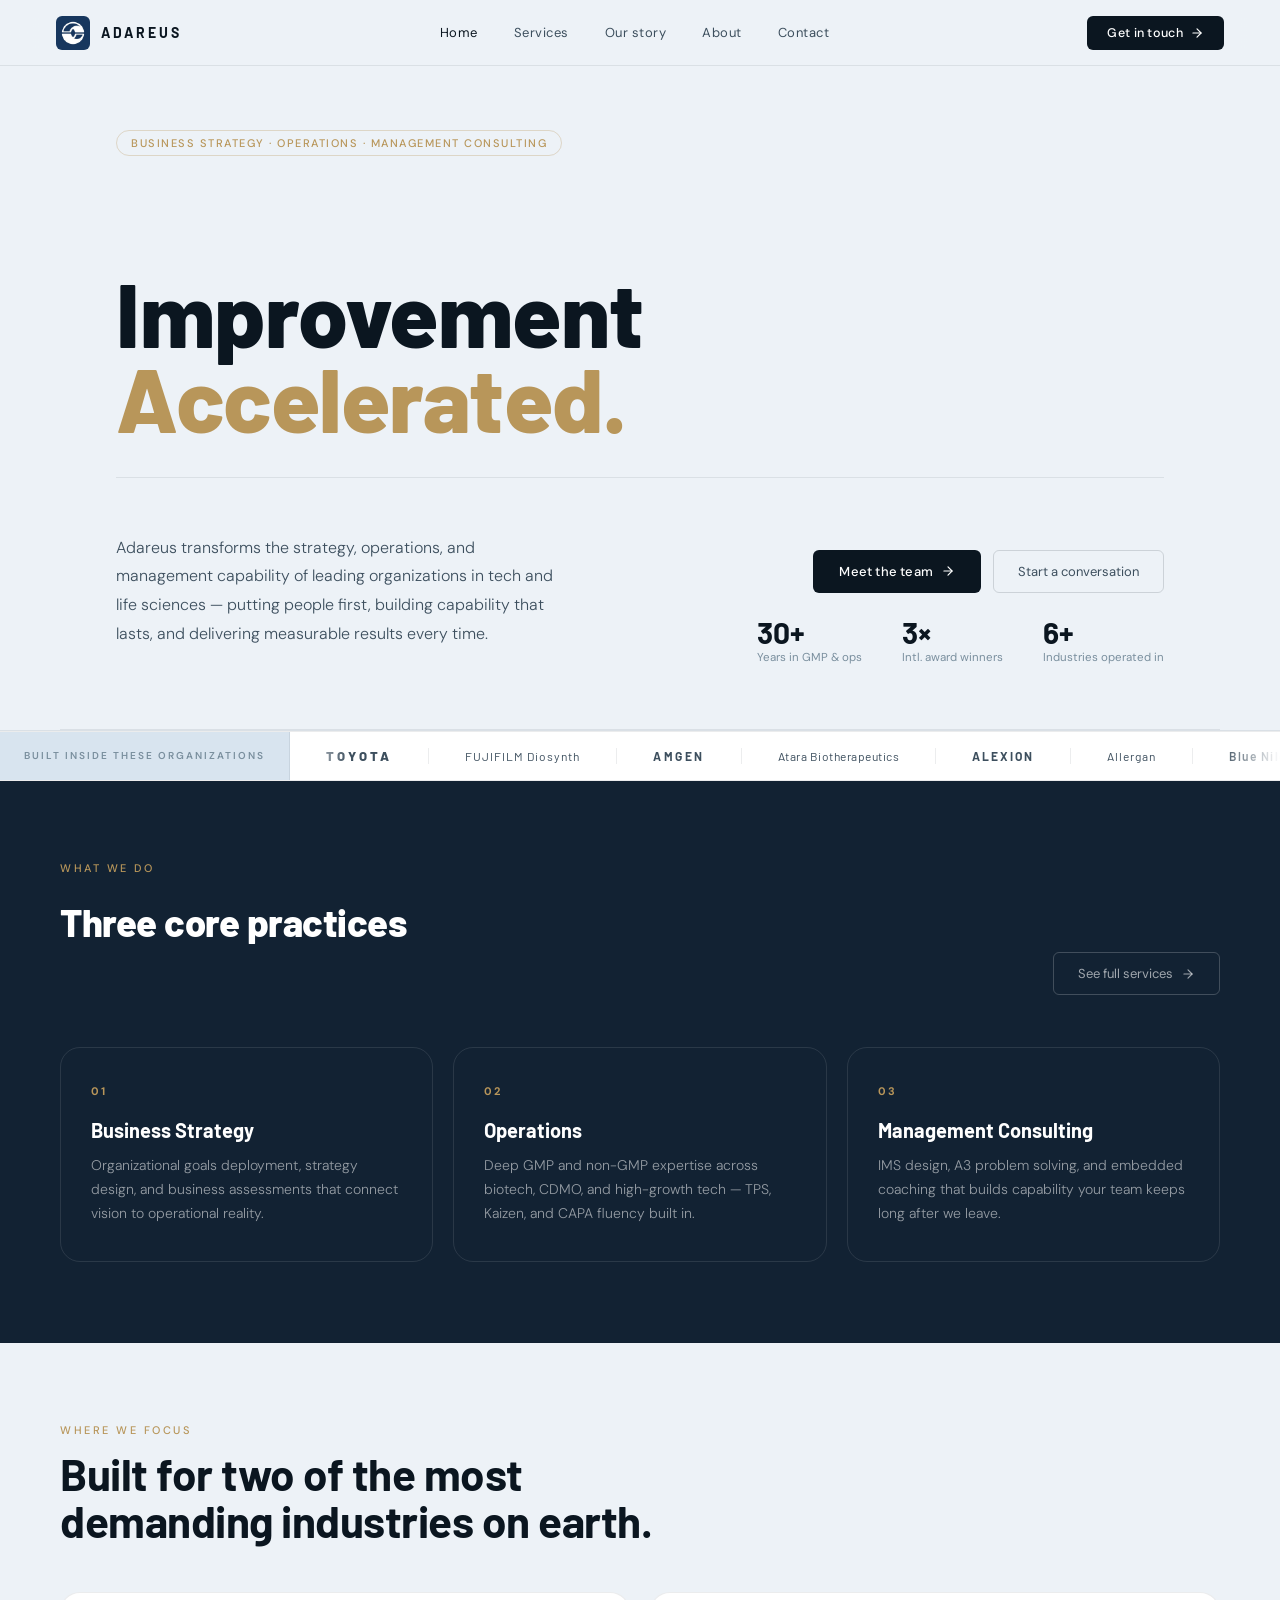
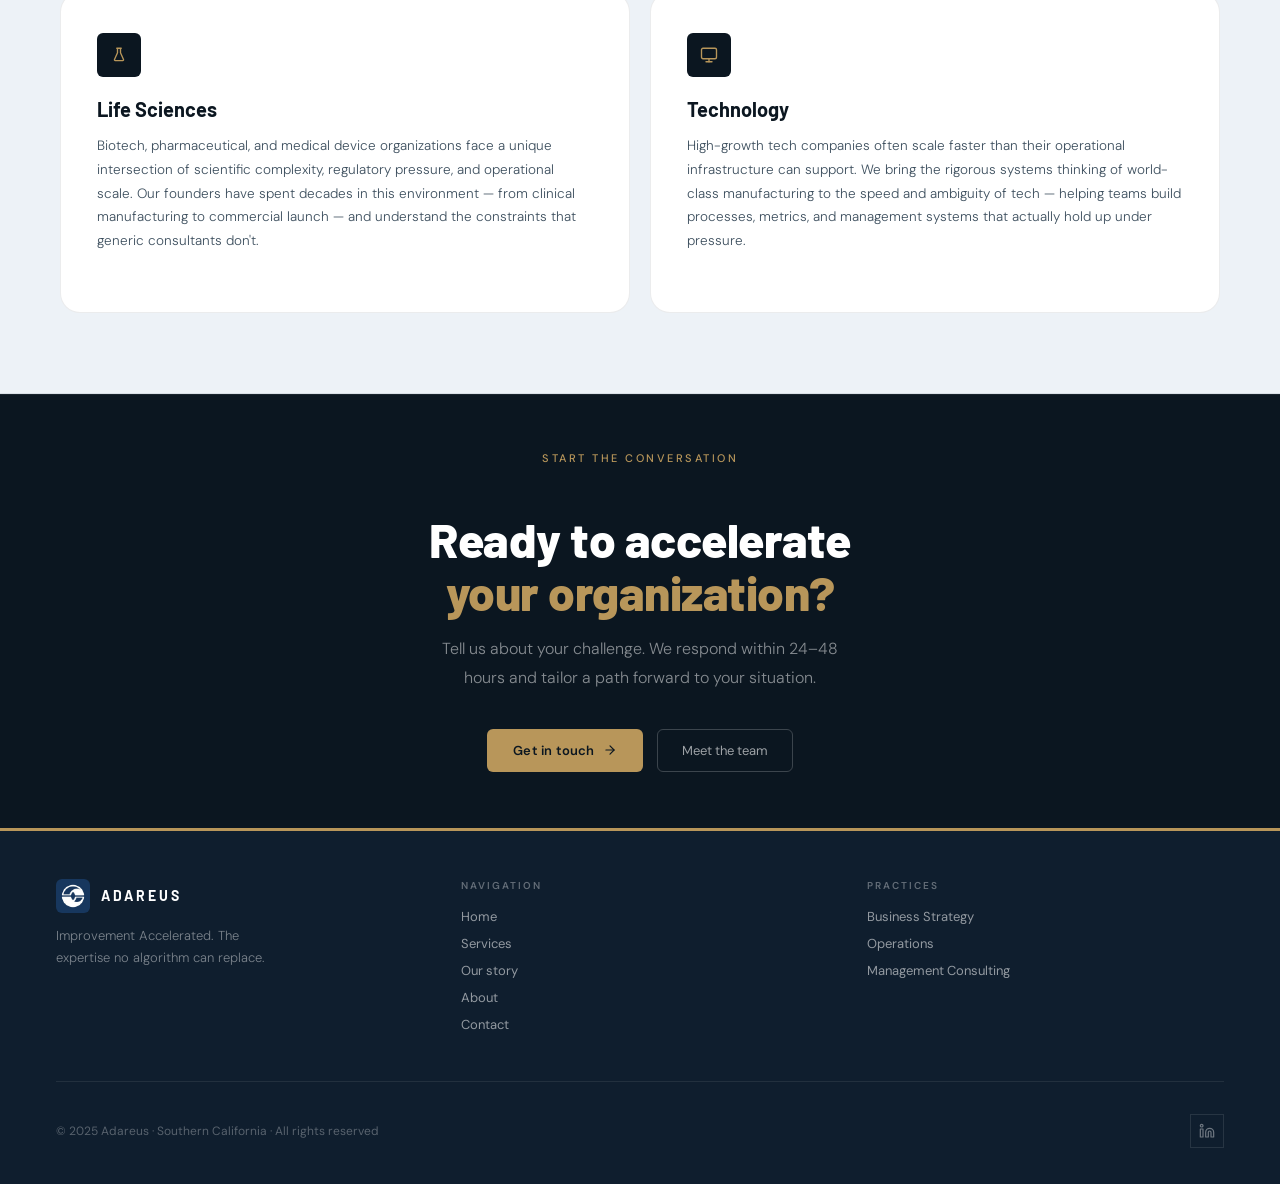
==== commit e4b51c05: "Add files via upload" ====
--- a/index.html
+++ b/index.html
@@ -6,6 +6,10 @@
   <title>Improvement Accelerated — ADAREUS</title>
   <style>
 @import url('https://fonts.googleapis.com/css2?family=Barlow:ital,wght@0,400;0,500;0,600;0,700;0,800;1,400&family=DM+Sans:opsz,wght@9..40,300;9..40,400;9..40,500&display=swap');
+
+
+*, *::before, *::after { box-sizing: border-box; }
+html, body { margin: 0; padding: 0; border: 0; outline: 0; }
 
 :root {
   --ink:         #0b1620;
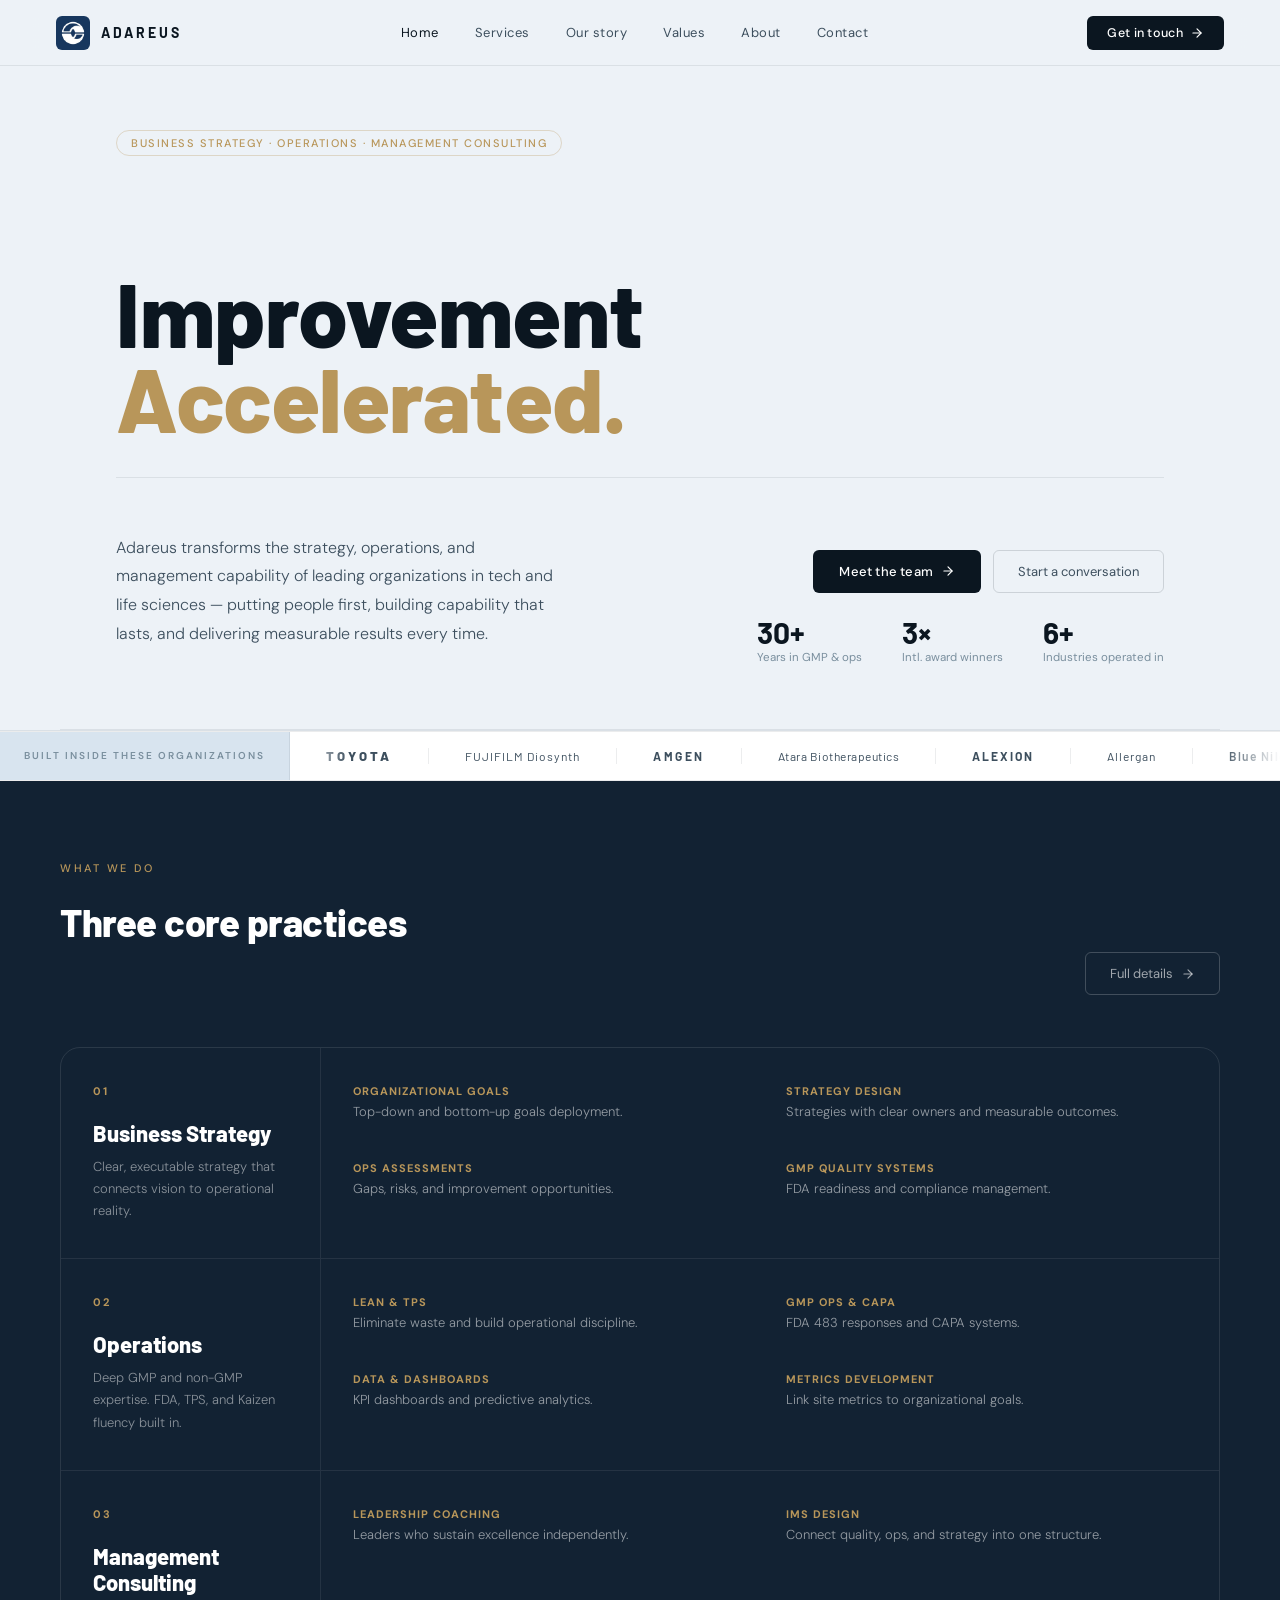
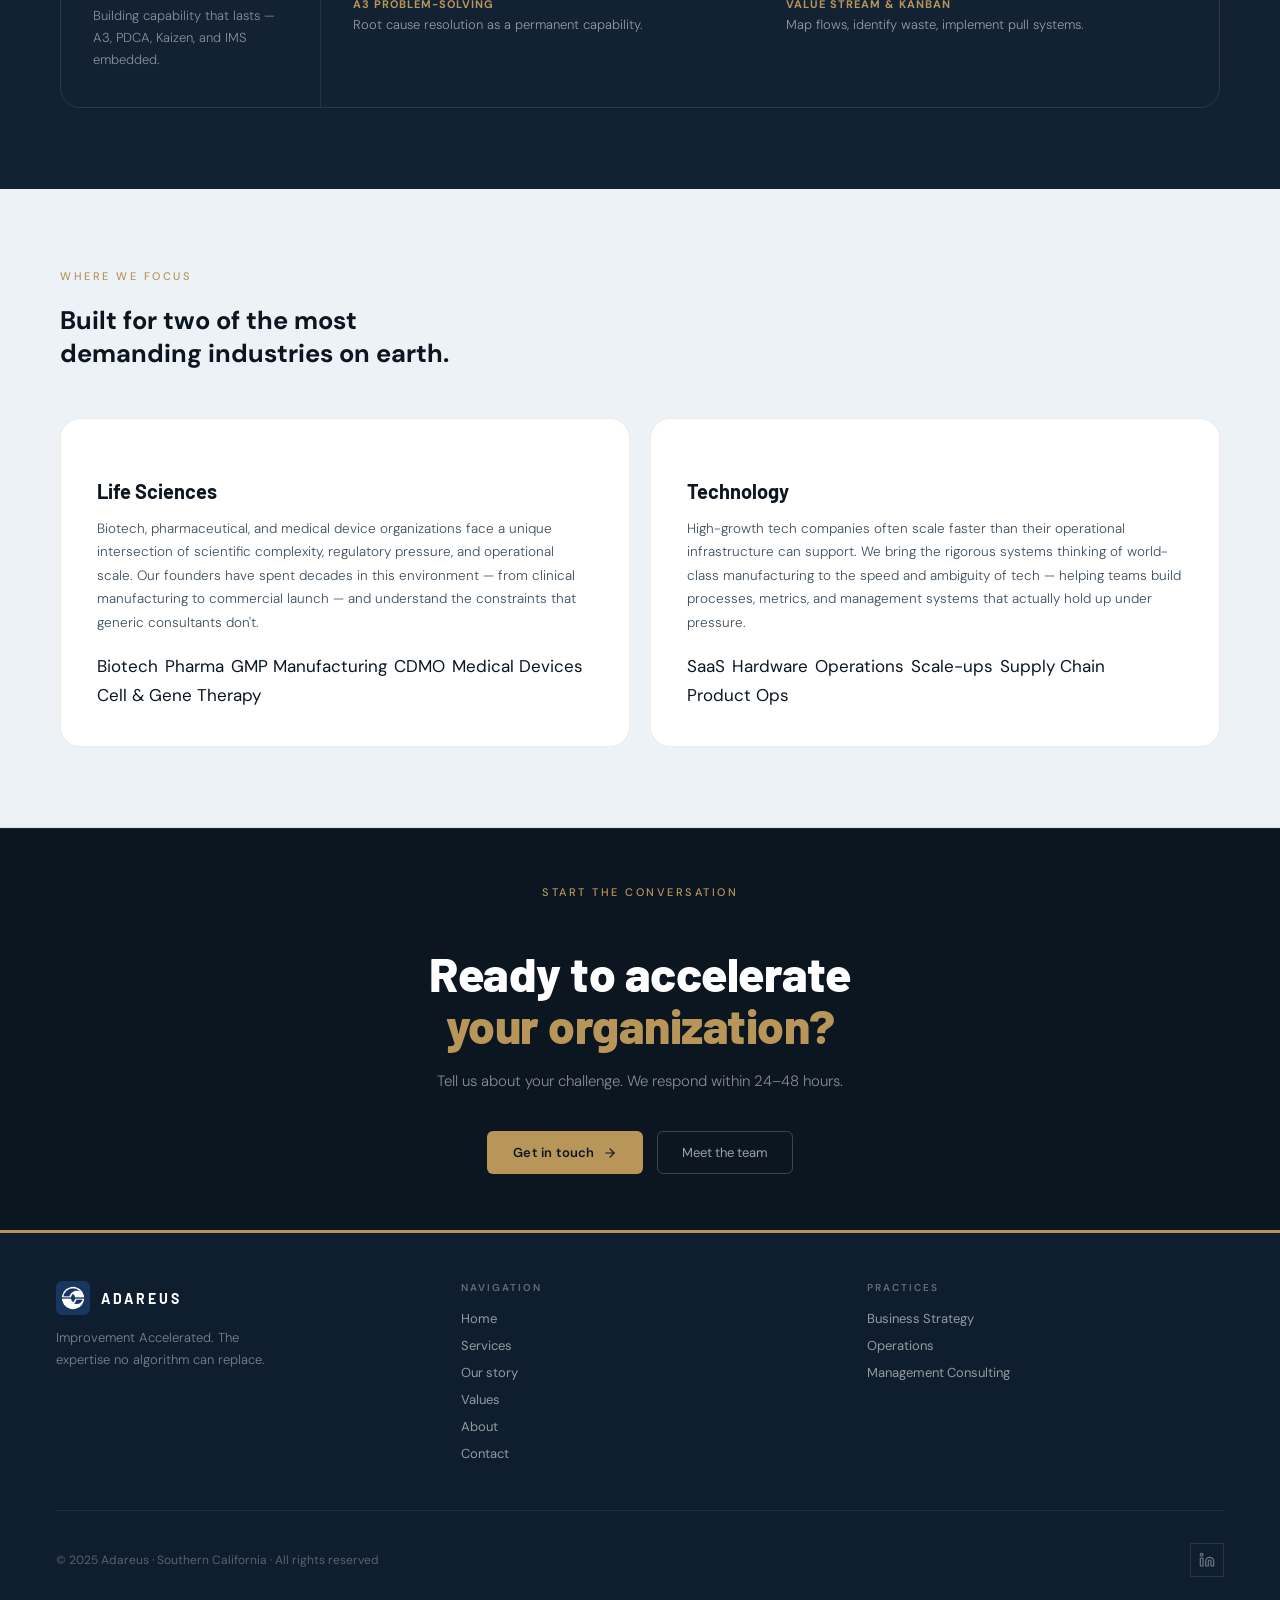
==== commit 6de67fd2: "Add files via upload" ====
--- a/index.html
+++ b/index.html
@@ -796,6 +796,7 @@
     <a href="index.html" class="active">Home</a>
     <a href="services.html">Services</a>
     <a href="story.html">Our story</a>
+    <a href="values.html">Values</a>
     <a href="about.html">About</a>
     <a href="contact.html">Contact</a>
   </div>
@@ -872,60 +873,88 @@
   <!-- SERVICES OVERVIEW -->
   <section style="padding:80px 56px; border-bottom:1px solid var(--border); background:var(--ink-mid); color:var(--white);">
     <div style="max-width:1160px; margin:0 auto;">
-      <div style="display:flex; justify-content:space-between; align-items:flex-end; margin-bottom:52px;">
+      <div style="display:flex; justify-content:space-between; align-items:flex-end; margin-bottom:52px; flex-wrap:wrap; gap:20px;">
         <div>
           <div class="eyebrow" style="color:var(--gold);">What we do</div>
           <p style="font-family:'Barlow','Arial Narrow',Arial,sans-serif; font-size:clamp(26px,3vw,38px); font-weight:800; color:var(--white); margin-top:12px; letter-spacing:-0.5px;">Three core practices</p>
         </div>
-        <a class="btn-outline" href="services.html" style="border-color:rgba(255,255,255,0.2); color:rgba(255,255,255,0.6); white-space:nowrap;">See full services <svg width="14" height="14" viewBox="0 0 24 24" fill="none" stroke="currentColor" stroke-width="2" stroke-linecap="round" stroke-linejoin="round"><line x1="5" y1="12" x2="19" y2="12"/><polyline points="12 5 19 12 12 19"/></svg></a>
+        <a class="btn-outline" href="services.html" style="border-color:rgba(255,255,255,0.2); color:rgba(255,255,255,0.6); white-space:nowrap; flex-shrink:0;">Full details <svg width="14" height="14" viewBox="0 0 24 24" fill="none" stroke="currentColor" stroke-width="2" stroke-linecap="round" stroke-linejoin="round"><line x1="5" y1="12" x2="19" y2="12"/><polyline points="12 5 19 12 12 19"/></svg></a>
       </div>
-      <div style="display:grid; grid-template-columns:repeat(3,1fr); gap:20px;">
-        <a href="services.html" style="text-decoration:none; display:block; padding:36px 30px; border:1px solid rgba(255,255,255,0.1); border-radius:var(--radius-lg); transition:background 0.2s; cursor:pointer;" onmouseover="this.style.background='rgba(255,255,255,0.04)'" onmouseout="this.style.background='transparent'">
-          <div style="font-size:11px; font-weight:700; letter-spacing:2px; color:var(--gold); margin-bottom:14px;">01</div>
-          <h3 style="font-family:'Barlow','Arial Narrow',Arial,sans-serif; font-size:20px; font-weight:700; color:var(--white); margin-bottom:12px;">Business Strategy</h3>
-          <p style="font-size:14px; font-weight:300; color:rgba(255,255,255,0.55); line-height:1.7; margin:0;">Organizational goals deployment, strategy design, and business assessments that connect vision to operational reality.</p>
-        </a>
-        <a href="services.html" style="text-decoration:none; display:block; padding:36px 30px; border:1px solid rgba(255,255,255,0.1); border-radius:var(--radius-lg); transition:background 0.2s; cursor:pointer;" onmouseover="this.style.background='rgba(255,255,255,0.04)'" onmouseout="this.style.background='transparent'">
-          <div style="font-size:11px; font-weight:700; letter-spacing:2px; color:var(--gold); margin-bottom:14px;">02</div>
-          <h3 style="font-family:'Barlow','Arial Narrow',Arial,sans-serif; font-size:20px; font-weight:700; color:var(--white); margin-bottom:12px;">Operations</h3>
-          <p style="font-size:14px; font-weight:300; color:rgba(255,255,255,0.55); line-height:1.7; margin:0;">Deep GMP and non-GMP expertise across biotech, CDMO, and high-growth tech — TPS, Kaizen, and CAPA fluency built in.</p>
-        </a>
-        <a href="services.html" style="text-decoration:none; display:block; padding:36px 30px; border:1px solid rgba(255,255,255,0.1); border-radius:var(--radius-lg); transition:background 0.2s; cursor:pointer;" onmouseover="this.style.background='rgba(255,255,255,0.04)'" onmouseout="this.style.background='transparent'">
-          <div style="font-size:11px; font-weight:700; letter-spacing:2px; color:var(--gold); margin-bottom:14px;">03</div>
-          <h3 style="font-family:'Barlow','Arial Narrow',Arial,sans-serif; font-size:20px; font-weight:700; color:var(--white); margin-bottom:12px;">Management Consulting</h3>
-          <p style="font-size:14px; font-weight:300; color:rgba(255,255,255,0.55); line-height:1.7; margin:0;">IMS design, A3 problem solving, and embedded coaching that builds capability your team keeps long after we leave.</p>
-        </a>
+
+      <!-- Three stacked rows -->
+      <div style="display:flex; flex-direction:column; gap:0; border:1px solid rgba(255,255,255,0.1); border-radius:var(--radius-lg); overflow:hidden;">
+
+        <div style="display:grid; grid-template-columns:260px 1fr; gap:0; border-bottom:1px solid rgba(255,255,255,0.08);">
+          <div style="padding:36px 32px; border-right:1px solid rgba(255,255,255,0.08);">
+            <div style="font-size:11px; font-weight:700; letter-spacing:2px; color:var(--gold); margin-bottom:12px;">01</div>
+            <h3 style="font-family:'Barlow','Arial Narrow',Arial,sans-serif; font-size:22px; font-weight:800; color:var(--white); margin-bottom:10px;">Business Strategy</h3>
+            <p style="font-size:13px; font-weight:300; color:rgba(255,255,255,0.5); line-height:1.7; margin:0;">Clear, executable strategy that connects vision to operational reality.</p>
+          </div>
+          <div style="padding:36px 32px; display:grid; grid-template-columns:1fr 1fr; gap:16px 32px;">
+            <div><div style="font-size:11px; font-weight:700; color:var(--gold); letter-spacing:1px; text-transform:uppercase; margin-bottom:4px;">Organizational Goals</div><p style="font-size:13px; font-weight:300; color:rgba(255,255,255,0.55); line-height:1.6; margin:0;">Top-down and bottom-up goals deployment.</p></div>
+            <div><div style="font-size:11px; font-weight:700; color:var(--gold); letter-spacing:1px; text-transform:uppercase; margin-bottom:4px;">Strategy Design</div><p style="font-size:13px; font-weight:300; color:rgba(255,255,255,0.55); line-height:1.6; margin:0;">Strategies with clear owners and measurable outcomes.</p></div>
+            <div><div style="font-size:11px; font-weight:700; color:var(--gold); letter-spacing:1px; text-transform:uppercase; margin-bottom:4px;">Ops Assessments</div><p style="font-size:13px; font-weight:300; color:rgba(255,255,255,0.55); line-height:1.6; margin:0;">Gaps, risks, and improvement opportunities.</p></div>
+            <div><div style="font-size:11px; font-weight:700; color:var(--gold); letter-spacing:1px; text-transform:uppercase; margin-bottom:4px;">GMP Quality Systems</div><p style="font-size:13px; font-weight:300; color:rgba(255,255,255,0.55); line-height:1.6; margin:0;">FDA readiness and compliance management.</p></div>
+          </div>
+        </div>
+
+        <div style="display:grid; grid-template-columns:260px 1fr; gap:0; border-bottom:1px solid rgba(255,255,255,0.08);">
+          <div style="padding:36px 32px; border-right:1px solid rgba(255,255,255,0.08);">
+            <div style="font-size:11px; font-weight:700; letter-spacing:2px; color:var(--gold); margin-bottom:12px;">02</div>
+            <h3 style="font-family:'Barlow','Arial Narrow',Arial,sans-serif; font-size:22px; font-weight:800; color:var(--white); margin-bottom:10px;">Operations</h3>
+            <p style="font-size:13px; font-weight:300; color:rgba(255,255,255,0.5); line-height:1.7; margin:0;">Deep GMP and non-GMP expertise. FDA, TPS, and Kaizen fluency built in.</p>
+          </div>
+          <div style="padding:36px 32px; display:grid; grid-template-columns:1fr 1fr; gap:16px 32px;">
+            <div><div style="font-size:11px; font-weight:700; color:var(--gold); letter-spacing:1px; text-transform:uppercase; margin-bottom:4px;">Lean & TPS</div><p style="font-size:13px; font-weight:300; color:rgba(255,255,255,0.55); line-height:1.6; margin:0;">Eliminate waste and build operational discipline.</p></div>
+            <div><div style="font-size:11px; font-weight:700; color:var(--gold); letter-spacing:1px; text-transform:uppercase; margin-bottom:4px;">GMP Ops & CAPA</div><p style="font-size:13px; font-weight:300; color:rgba(255,255,255,0.55); line-height:1.6; margin:0;">FDA 483 responses and CAPA systems.</p></div>
+            <div><div style="font-size:11px; font-weight:700; color:var(--gold); letter-spacing:1px; text-transform:uppercase; margin-bottom:4px;">Data & Dashboards</div><p style="font-size:13px; font-weight:300; color:rgba(255,255,255,0.55); line-height:1.6; margin:0;">KPI dashboards and predictive analytics.</p></div>
+            <div><div style="font-size:11px; font-weight:700; color:var(--gold); letter-spacing:1px; text-transform:uppercase; margin-bottom:4px;">Metrics Development</div><p style="font-size:13px; font-weight:300; color:rgba(255,255,255,0.55); line-height:1.6; margin:0;">Link site metrics to organizational goals.</p></div>
+          </div>
+        </div>
+
+        <div style="display:grid; grid-template-columns:260px 1fr; gap:0;">
+          <div style="padding:36px 32px; border-right:1px solid rgba(255,255,255,0.08);">
+            <div style="font-size:11px; font-weight:700; letter-spacing:2px; color:var(--gold); margin-bottom:12px;">03</div>
+            <h3 style="font-family:'Barlow','Arial Narrow',Arial,sans-serif; font-size:22px; font-weight:800; color:var(--white); margin-bottom:10px;">Management Consulting</h3>
+            <p style="font-size:13px; font-weight:300; color:rgba(255,255,255,0.5); line-height:1.7; margin:0;">Building capability that lasts — A3, PDCA, Kaizen, and IMS embedded.</p>
+          </div>
+          <div style="padding:36px 32px; display:grid; grid-template-columns:1fr 1fr; gap:16px 32px;">
+            <div><div style="font-size:11px; font-weight:700; color:var(--gold); letter-spacing:1px; text-transform:uppercase; margin-bottom:4px;">Leadership Coaching</div><p style="font-size:13px; font-weight:300; color:rgba(255,255,255,0.55); line-height:1.6; margin:0;">Leaders who sustain excellence independently.</p></div>
+            <div><div style="font-size:11px; font-weight:700; color:var(--gold); letter-spacing:1px; text-transform:uppercase; margin-bottom:4px;">IMS Design</div><p style="font-size:13px; font-weight:300; color:rgba(255,255,255,0.55); line-height:1.6; margin:0;">Connect quality, ops, and strategy into one structure.</p></div>
+            <div><div style="font-size:11px; font-weight:700; color:var(--gold); letter-spacing:1px; text-transform:uppercase; margin-bottom:4px;">A3 Problem-Solving</div><p style="font-size:13px; font-weight:300; color:rgba(255,255,255,0.55); line-height:1.6; margin:0;">Root cause resolution as a permanent capability.</p></div>
+            <div><div style="font-size:11px; font-weight:700; color:var(--gold); letter-spacing:1px; text-transform:uppercase; margin-bottom:4px;">Value Stream & Kanban</div><p style="font-size:13px; font-weight:300; color:rgba(255,255,255,0.55); line-height:1.6; margin:0;">Map flows, identify waste, implement pull systems.</p></div>
+          </div>
+        </div>
+
       </div>
     </div>
   </section>
+
   <!-- INDUSTRIES -->
   <section class="industries-section">
     <div class="industries-inner">
-      <div>
-        <div class="eyebrow">Where we focus</div>
-        <p class="display" style="font-size: clamp(28px, 3.5vw, 44px); margin-top: 14px;">Built for two of the most<br>demanding industries on earth.</p>
-      </div>
+      <div class="eyebrow">Where we focus</div>
+      <h2>Built for two of the most<br>demanding industries on earth.</h2>
       <div class="industries-grid">
         <div class="industry-card">
-          <div class="industry-card-icon"><svg width="18" height="18" viewBox="0 0 24 24" fill="none" stroke="#b8965a" stroke-width="1.8" stroke-linecap="round" stroke-linejoin="round"><path d="M9 3h6M10 3v6l-4 9a1 1 0 0 0 .9 1.4h10.2a1 1 0 0 0 .9-1.4l-4-9V3"/></svg></div>
           <h3>Life Sciences</h3>
           <p>Biotech, pharmaceutical, and medical device organizations face a unique intersection of scientific complexity, regulatory pressure, and operational scale. Our founders have spent decades in this environment — from clinical manufacturing to commercial launch — and understand the constraints that generic consultants don't.</p>
+          <div class="industry-tags"><span>Biotech</span><span>Pharma</span><span>GMP Manufacturing</span><span>CDMO</span><span>Medical Devices</span><span>Cell &amp; Gene Therapy</span></div>
         </div>
         <div class="industry-card">
-          <div class="industry-card-icon"><svg width="18" height="18" viewBox="0 0 24 24" fill="none" stroke="#b8965a" stroke-width="1.8" stroke-linecap="round" stroke-linejoin="round"><rect x="2" y="3" width="20" height="14" rx="2"/><line x1="8" y1="21" x2="16" y2="21"/><line x1="12" y1="17" x2="12" y2="21"/></svg></div>
           <h3>Technology</h3>
           <p>High-growth tech companies often scale faster than their operational infrastructure can support. We bring the rigorous systems thinking of world-class manufacturing to the speed and ambiguity of tech — helping teams build processes, metrics, and management systems that actually hold up under pressure.</p>
+          <div class="industry-tags"><span>SaaS</span><span>Hardware</span><span>Operations</span><span>Scale-ups</span><span>Supply Chain</span><span>Product Ops</span></div>
         </div>
       </div>
     </div>
   </section>
 
-
   <!-- CTA -->
   <section style="background:var(--ink); padding:56px 56px; text-align:center; border-top:1px solid rgba(255,255,255,0.06);">
     <div class="eyebrow" style="color:var(--gold); justify-content:center; margin-bottom:16px;">Start the conversation</div>
     <p style="font-family:'Barlow','Arial Narrow',Arial,sans-serif; font-size:clamp(28px,4vw,48px); font-weight:800; letter-spacing:-0.5px; color:var(--white); margin-bottom:16px; line-height:1.1;">Ready to accelerate<br><span style="color:var(--gold);">your organization?</span></p>
-    <p style="font-size:16px; font-weight:300; color:rgba(255,255,255,0.5); max-width:440px; margin:0 auto 36px; line-height:1.8;">Tell us about your challenge. We respond within 24–48 hours and tailor a path forward to your situation.</p>
+    <p style="font-size:15px; font-weight:300; color:rgba(255,255,255,0.5); max-width:440px; margin:0 auto 36px; line-height:1.8;">Tell us about your challenge. We respond within 24–48 hours.</p>
     <div style="display:flex; gap:14px; justify-content:center; flex-wrap:wrap;">
       <a class="btn-dark" href="contact.html" style="background:var(--gold); color:var(--ink); font-weight:600;">Get in touch <svg width="14" height="14" viewBox="0 0 24 24" fill="none" stroke="currentColor" stroke-width="2" stroke-linecap="round" stroke-linejoin="round"><line x1="5" y1="12" x2="19" y2="12"/><polyline points="12 5 19 12 12 19"/></svg></a>
       <a class="btn-outline" href="about.html" style="border-color:rgba(255,255,255,0.2); color:rgba(255,255,255,0.6);">Meet the team</a>
@@ -947,6 +976,7 @@
           <a href="index.html">Home</a>
           <a href="services.html">Services</a>
           <a href="story.html">Our story</a>
+          <a href="values.html">Values</a>
           <a href="about.html">About</a>
           <a href="contact.html">Contact</a>
         </div>
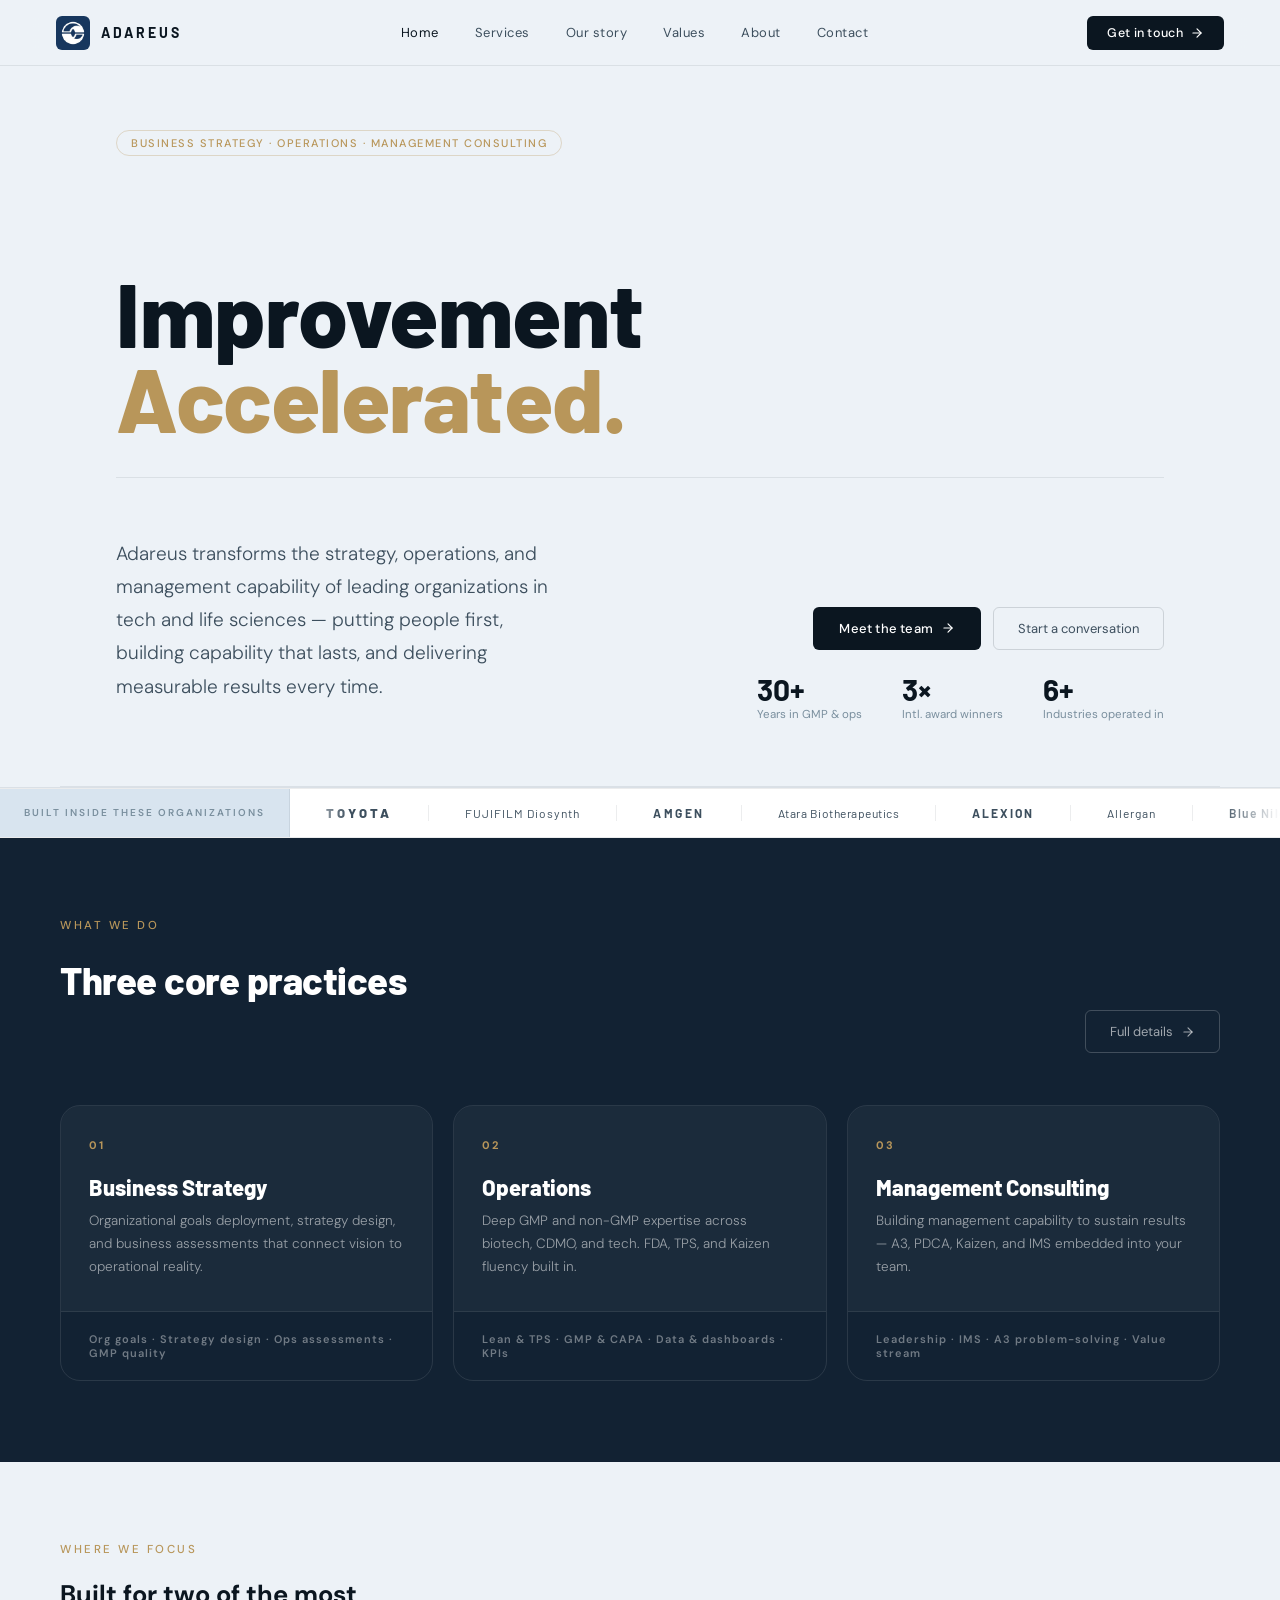
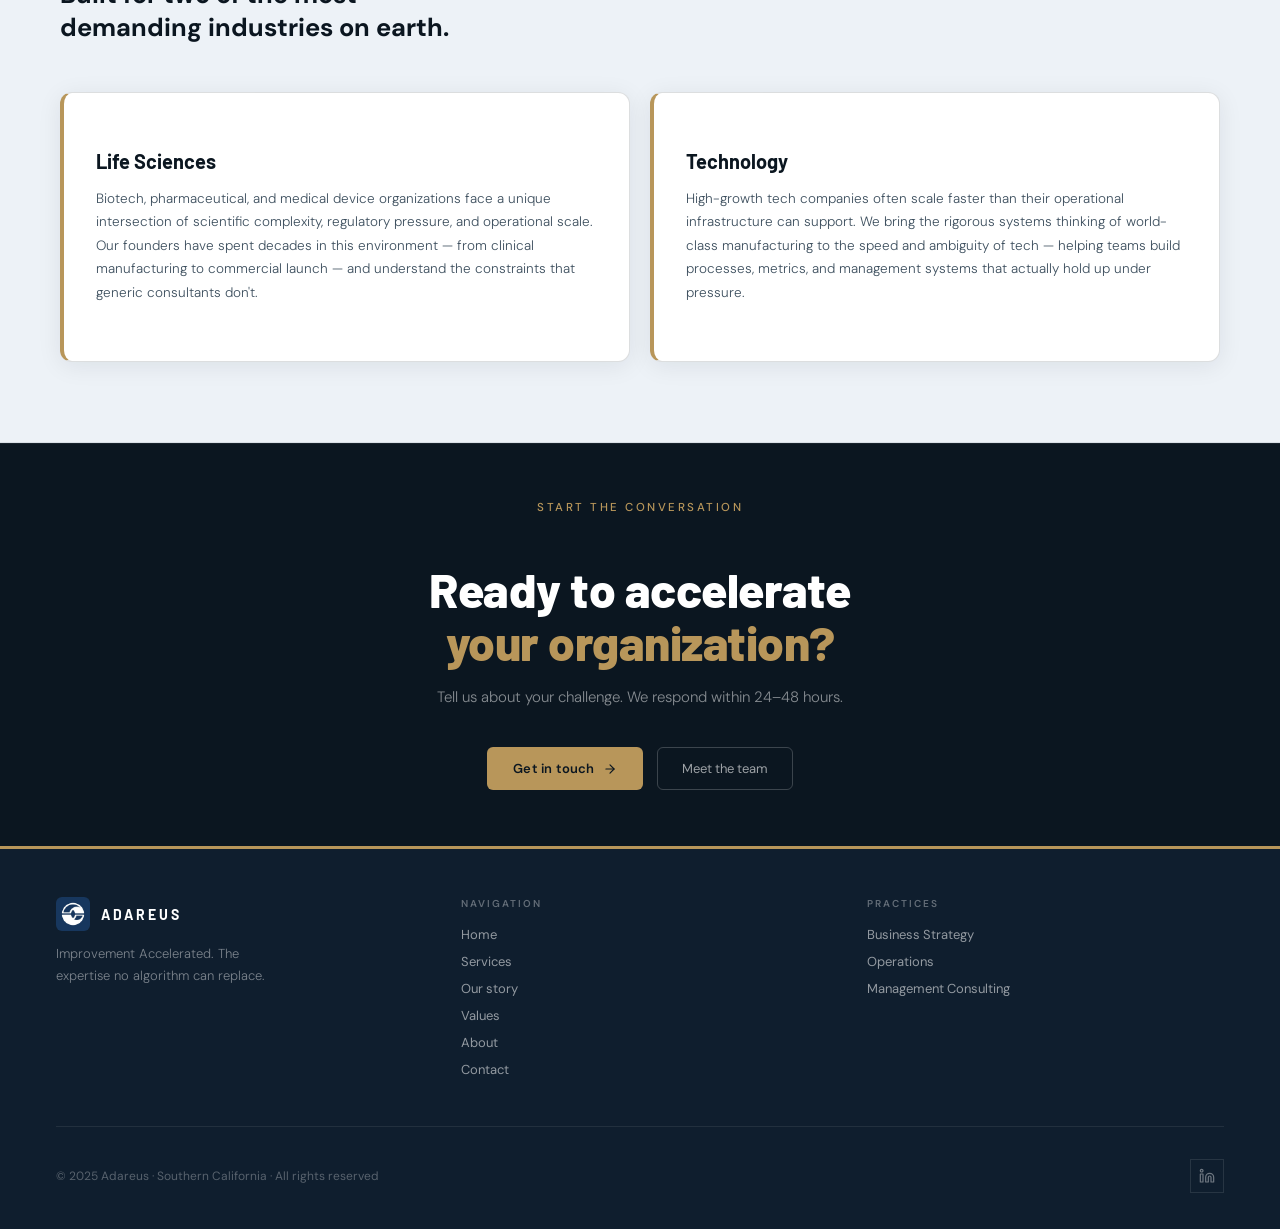
==== commit 6927729d: "Add files via upload" ====
--- a/index.html
+++ b/index.html
@@ -10,6 +10,22 @@
 
 *, *::before, *::after { box-sizing: border-box; }
 html, body { margin: 0; padding: 0; border: 0; outline: 0; }
+
+/* Font size increases */
+html { font-size: 17px; }
+body { font-size: 17px; }
+p { font-size: 16px; line-height: 1.9; }
+.hero-sub { font-size: 19px !important; line-height: 1.75 !important; }
+.story-block p { font-size: 16px !important; }
+.founder-bio p { font-size: 15px !important; }
+.service-desc-col p { font-size: 16px !important; }
+.step-body p { font-size: 15px !important; }
+.ai-point p { font-size: 15px !important; }
+.problem-card p { font-size: 15px !important; }
+nav .nav-links a { font-size: 14px; }
+.eyebrow { font-size: 11.5px !important; }
+.footer-links-list a { font-size: 14px; }
+.footer-tagline { font-size: 14px; }
 
 :root {
   --ink:         #0b1620;
@@ -387,12 +403,16 @@
       background: var(--off-white);
     }
     .industries-inner { max-width: 1160px; margin: 0 auto; }
-    .industries-grid { display: grid; grid-template-columns: 1fr 1fr; gap: 20px; margin-top: 48px; }
+    .industries-grid { display: grid; grid-template-columns: 1fr 1fr; gap: 20px; margin-top: 48px; align-items: start; }
     .industry-card {
-      background: var(--white); border: 1px solid var(--border);
-      border-radius: var(--radius-lg); padding: 40px 36px;
-      transition: border-color 0.25s, transform 0.25s;
-    }
+      background: var(--white); border: 1px solid var(--border-mid);
+      border-left: 4px solid var(--gold);
+      border-radius: var(--radius-md); padding: 36px 32px;
+      box-shadow: 0 4px 24px rgba(11,22,32,0.08);
+      transition: box-shadow 0.25s;
+    }
+    .industry-card:hover { box-shadow: 0 8px 36px rgba(11,22,32,0.13); }
+    
     .industry-card:hover { border-color: var(--gold-line); transform: translateY(-3px); }
     .industry-card-icon {
       width: 44px; height: 44px; background: var(--ink);
@@ -720,15 +740,18 @@
     .industries-section {
       padding: 80px 56px;
       border-bottom: 1px solid var(--border);
-      background: var(--off-white);
+      background: var(--ink-mid);
     }
     .industries-inner { max-width: 1160px; margin: 0 auto; }
-    .industries-grid { display: grid; grid-template-columns: 1fr 1fr; gap: 20px; margin-top: 48px; }
+    .industries-grid { display: grid; grid-template-columns: 1fr 1fr; gap: 20px; margin-top: 48px; align-items: start; }
     .industry-card {
-      background: var(--white); border: 1px solid var(--border);
-      border-radius: var(--radius-lg); padding: 40px 36px;
-      transition: border-color 0.25s, transform 0.25s;
-    }
+      background: var(--white); border: 1px solid var(--border-mid);
+      border-left: 4px solid var(--gold);
+      border-radius: var(--radius-md); padding: 36px 32px;
+      box-shadow: 0 4px 24px rgba(11,22,32,0.08);
+      transition: box-shadow 0.25s;
+    }
+    .industry-card:hover { box-shadow: 0 8px 36px rgba(11,22,32,0.13); }
     .industry-card:hover { border-color: var(--gold-line); transform: translateY(-3px); }
     .industry-card-icon {
       width: 44px; height: 44px; background: var(--ink);
@@ -880,58 +903,43 @@
         </div>
         <a class="btn-outline" href="services.html" style="border-color:rgba(255,255,255,0.2); color:rgba(255,255,255,0.6); white-space:nowrap; flex-shrink:0;">Full details <svg width="14" height="14" viewBox="0 0 24 24" fill="none" stroke="currentColor" stroke-width="2" stroke-linecap="round" stroke-linejoin="round"><line x1="5" y1="12" x2="19" y2="12"/><polyline points="12 5 19 12 12 19"/></svg></a>
       </div>
-
-      <!-- Three stacked rows -->
-      <div style="display:flex; flex-direction:column; gap:0; border:1px solid rgba(255,255,255,0.1); border-radius:var(--radius-lg); overflow:hidden;">
-
-        <div style="display:grid; grid-template-columns:260px 1fr; gap:0; border-bottom:1px solid rgba(255,255,255,0.08);">
-          <div style="padding:36px 32px; border-right:1px solid rgba(255,255,255,0.08);">
+      <div style="display:grid; grid-template-columns:repeat(3,1fr); gap:20px;">
+        <div style="border:1px solid rgba(255,255,255,0.1); border-radius:var(--radius-lg); overflow:hidden;">
+          <div style="padding:32px 28px; border-bottom:1px solid rgba(255,255,255,0.08); background:rgba(255,255,255,0.04);">
             <div style="font-size:11px; font-weight:700; letter-spacing:2px; color:var(--gold); margin-bottom:12px;">01</div>
             <h3 style="font-family:'Barlow','Arial Narrow',Arial,sans-serif; font-size:22px; font-weight:800; color:var(--white); margin-bottom:10px;">Business Strategy</h3>
-            <p style="font-size:13px; font-weight:300; color:rgba(255,255,255,0.5); line-height:1.7; margin:0;">Clear, executable strategy that connects vision to operational reality.</p>
+            <p style="font-size:13.5px; font-weight:300; color:rgba(255,255,255,0.55); line-height:1.7; margin:0;">Organizational goals deployment, strategy design, and business assessments that connect vision to operational reality.</p>
           </div>
-          <div style="padding:36px 32px; display:grid; grid-template-columns:1fr 1fr; gap:16px 32px;">
-            <div><div style="font-size:11px; font-weight:700; color:var(--gold); letter-spacing:1px; text-transform:uppercase; margin-bottom:4px;">Organizational Goals</div><p style="font-size:13px; font-weight:300; color:rgba(255,255,255,0.55); line-height:1.6; margin:0;">Top-down and bottom-up goals deployment.</p></div>
-            <div><div style="font-size:11px; font-weight:700; color:var(--gold); letter-spacing:1px; text-transform:uppercase; margin-bottom:4px;">Strategy Design</div><p style="font-size:13px; font-weight:300; color:rgba(255,255,255,0.55); line-height:1.6; margin:0;">Strategies with clear owners and measurable outcomes.</p></div>
-            <div><div style="font-size:11px; font-weight:700; color:var(--gold); letter-spacing:1px; text-transform:uppercase; margin-bottom:4px;">Ops Assessments</div><p style="font-size:13px; font-weight:300; color:rgba(255,255,255,0.55); line-height:1.6; margin:0;">Gaps, risks, and improvement opportunities.</p></div>
-            <div><div style="font-size:11px; font-weight:700; color:var(--gold); letter-spacing:1px; text-transform:uppercase; margin-bottom:4px;">GMP Quality Systems</div><p style="font-size:13px; font-weight:300; color:rgba(255,255,255,0.55); line-height:1.6; margin:0;">FDA readiness and compliance management.</p></div>
+          <div style="padding:20px 28px; display:flex; flex-direction:column; gap:8px;">
+            <div style="font-size:11px; font-weight:600; color:rgba(255,255,255,0.4); letter-spacing:1px;">Org goals · Strategy design · Ops assessments · GMP quality</div>
           </div>
         </div>
-
-        <div style="display:grid; grid-template-columns:260px 1fr; gap:0; border-bottom:1px solid rgba(255,255,255,0.08);">
-          <div style="padding:36px 32px; border-right:1px solid rgba(255,255,255,0.08);">
+        <div style="border:1px solid rgba(255,255,255,0.1); border-radius:var(--radius-lg); overflow:hidden;">
+          <div style="padding:32px 28px; border-bottom:1px solid rgba(255,255,255,0.08); background:rgba(255,255,255,0.04);">
             <div style="font-size:11px; font-weight:700; letter-spacing:2px; color:var(--gold); margin-bottom:12px;">02</div>
             <h3 style="font-family:'Barlow','Arial Narrow',Arial,sans-serif; font-size:22px; font-weight:800; color:var(--white); margin-bottom:10px;">Operations</h3>
-            <p style="font-size:13px; font-weight:300; color:rgba(255,255,255,0.5); line-height:1.7; margin:0;">Deep GMP and non-GMP expertise. FDA, TPS, and Kaizen fluency built in.</p>
+            <p style="font-size:13.5px; font-weight:300; color:rgba(255,255,255,0.55); line-height:1.7; margin:0;">Deep GMP and non-GMP expertise across biotech, CDMO, and tech. FDA, TPS, and Kaizen fluency built in.</p>
           </div>
-          <div style="padding:36px 32px; display:grid; grid-template-columns:1fr 1fr; gap:16px 32px;">
-            <div><div style="font-size:11px; font-weight:700; color:var(--gold); letter-spacing:1px; text-transform:uppercase; margin-bottom:4px;">Lean & TPS</div><p style="font-size:13px; font-weight:300; color:rgba(255,255,255,0.55); line-height:1.6; margin:0;">Eliminate waste and build operational discipline.</p></div>
-            <div><div style="font-size:11px; font-weight:700; color:var(--gold); letter-spacing:1px; text-transform:uppercase; margin-bottom:4px;">GMP Ops & CAPA</div><p style="font-size:13px; font-weight:300; color:rgba(255,255,255,0.55); line-height:1.6; margin:0;">FDA 483 responses and CAPA systems.</p></div>
-            <div><div style="font-size:11px; font-weight:700; color:var(--gold); letter-spacing:1px; text-transform:uppercase; margin-bottom:4px;">Data & Dashboards</div><p style="font-size:13px; font-weight:300; color:rgba(255,255,255,0.55); line-height:1.6; margin:0;">KPI dashboards and predictive analytics.</p></div>
-            <div><div style="font-size:11px; font-weight:700; color:var(--gold); letter-spacing:1px; text-transform:uppercase; margin-bottom:4px;">Metrics Development</div><p style="font-size:13px; font-weight:300; color:rgba(255,255,255,0.55); line-height:1.6; margin:0;">Link site metrics to organizational goals.</p></div>
+          <div style="padding:20px 28px;">
+            <div style="font-size:11px; font-weight:600; color:rgba(255,255,255,0.4); letter-spacing:1px;">Lean & TPS · GMP & CAPA · Data & dashboards · KPIs</div>
           </div>
         </div>
-
-        <div style="display:grid; grid-template-columns:260px 1fr; gap:0;">
-          <div style="padding:36px 32px; border-right:1px solid rgba(255,255,255,0.08);">
+        <div style="border:1px solid rgba(255,255,255,0.1); border-radius:var(--radius-lg); overflow:hidden;">
+          <div style="padding:32px 28px; border-bottom:1px solid rgba(255,255,255,0.08); background:rgba(255,255,255,0.04);">
             <div style="font-size:11px; font-weight:700; letter-spacing:2px; color:var(--gold); margin-bottom:12px;">03</div>
             <h3 style="font-family:'Barlow','Arial Narrow',Arial,sans-serif; font-size:22px; font-weight:800; color:var(--white); margin-bottom:10px;">Management Consulting</h3>
-            <p style="font-size:13px; font-weight:300; color:rgba(255,255,255,0.5); line-height:1.7; margin:0;">Building capability that lasts — A3, PDCA, Kaizen, and IMS embedded.</p>
+            <p style="font-size:13.5px; font-weight:300; color:rgba(255,255,255,0.55); line-height:1.7; margin:0;">Building management capability to sustain results — A3, PDCA, Kaizen, and IMS embedded into your team.</p>
           </div>
-          <div style="padding:36px 32px; display:grid; grid-template-columns:1fr 1fr; gap:16px 32px;">
-            <div><div style="font-size:11px; font-weight:700; color:var(--gold); letter-spacing:1px; text-transform:uppercase; margin-bottom:4px;">Leadership Coaching</div><p style="font-size:13px; font-weight:300; color:rgba(255,255,255,0.55); line-height:1.6; margin:0;">Leaders who sustain excellence independently.</p></div>
-            <div><div style="font-size:11px; font-weight:700; color:var(--gold); letter-spacing:1px; text-transform:uppercase; margin-bottom:4px;">IMS Design</div><p style="font-size:13px; font-weight:300; color:rgba(255,255,255,0.55); line-height:1.6; margin:0;">Connect quality, ops, and strategy into one structure.</p></div>
-            <div><div style="font-size:11px; font-weight:700; color:var(--gold); letter-spacing:1px; text-transform:uppercase; margin-bottom:4px;">A3 Problem-Solving</div><p style="font-size:13px; font-weight:300; color:rgba(255,255,255,0.55); line-height:1.6; margin:0;">Root cause resolution as a permanent capability.</p></div>
-            <div><div style="font-size:11px; font-weight:700; color:var(--gold); letter-spacing:1px; text-transform:uppercase; margin-bottom:4px;">Value Stream & Kanban</div><p style="font-size:13px; font-weight:300; color:rgba(255,255,255,0.55); line-height:1.6; margin:0;">Map flows, identify waste, implement pull systems.</p></div>
+          <div style="padding:20px 28px;">
+            <div style="font-size:11px; font-weight:600; color:rgba(255,255,255,0.4); letter-spacing:1px;">Leadership · IMS · A3 problem-solving · Value stream</div>
           </div>
         </div>
-
       </div>
     </div>
   </section>
 
   <!-- INDUSTRIES -->
-  <section class="industries-section">
+  <section class="industries-section" style="background:#edf2f7 !important; color:#0b1620 !important;">
     <div class="industries-inner">
       <div class="eyebrow">Where we focus</div>
       <h2>Built for two of the most<br>demanding industries on earth.</h2>
@@ -939,12 +947,10 @@
         <div class="industry-card">
           <h3>Life Sciences</h3>
           <p>Biotech, pharmaceutical, and medical device organizations face a unique intersection of scientific complexity, regulatory pressure, and operational scale. Our founders have spent decades in this environment — from clinical manufacturing to commercial launch — and understand the constraints that generic consultants don't.</p>
-          <div class="industry-tags"><span>Biotech</span><span>Pharma</span><span>GMP Manufacturing</span><span>CDMO</span><span>Medical Devices</span><span>Cell &amp; Gene Therapy</span></div>
         </div>
         <div class="industry-card">
           <h3>Technology</h3>
           <p>High-growth tech companies often scale faster than their operational infrastructure can support. We bring the rigorous systems thinking of world-class manufacturing to the speed and ambiguity of tech — helping teams build processes, metrics, and management systems that actually hold up under pressure.</p>
-          <div class="industry-tags"><span>SaaS</span><span>Hardware</span><span>Operations</span><span>Scale-ups</span><span>Supply Chain</span><span>Product Ops</span></div>
         </div>
       </div>
     </div>
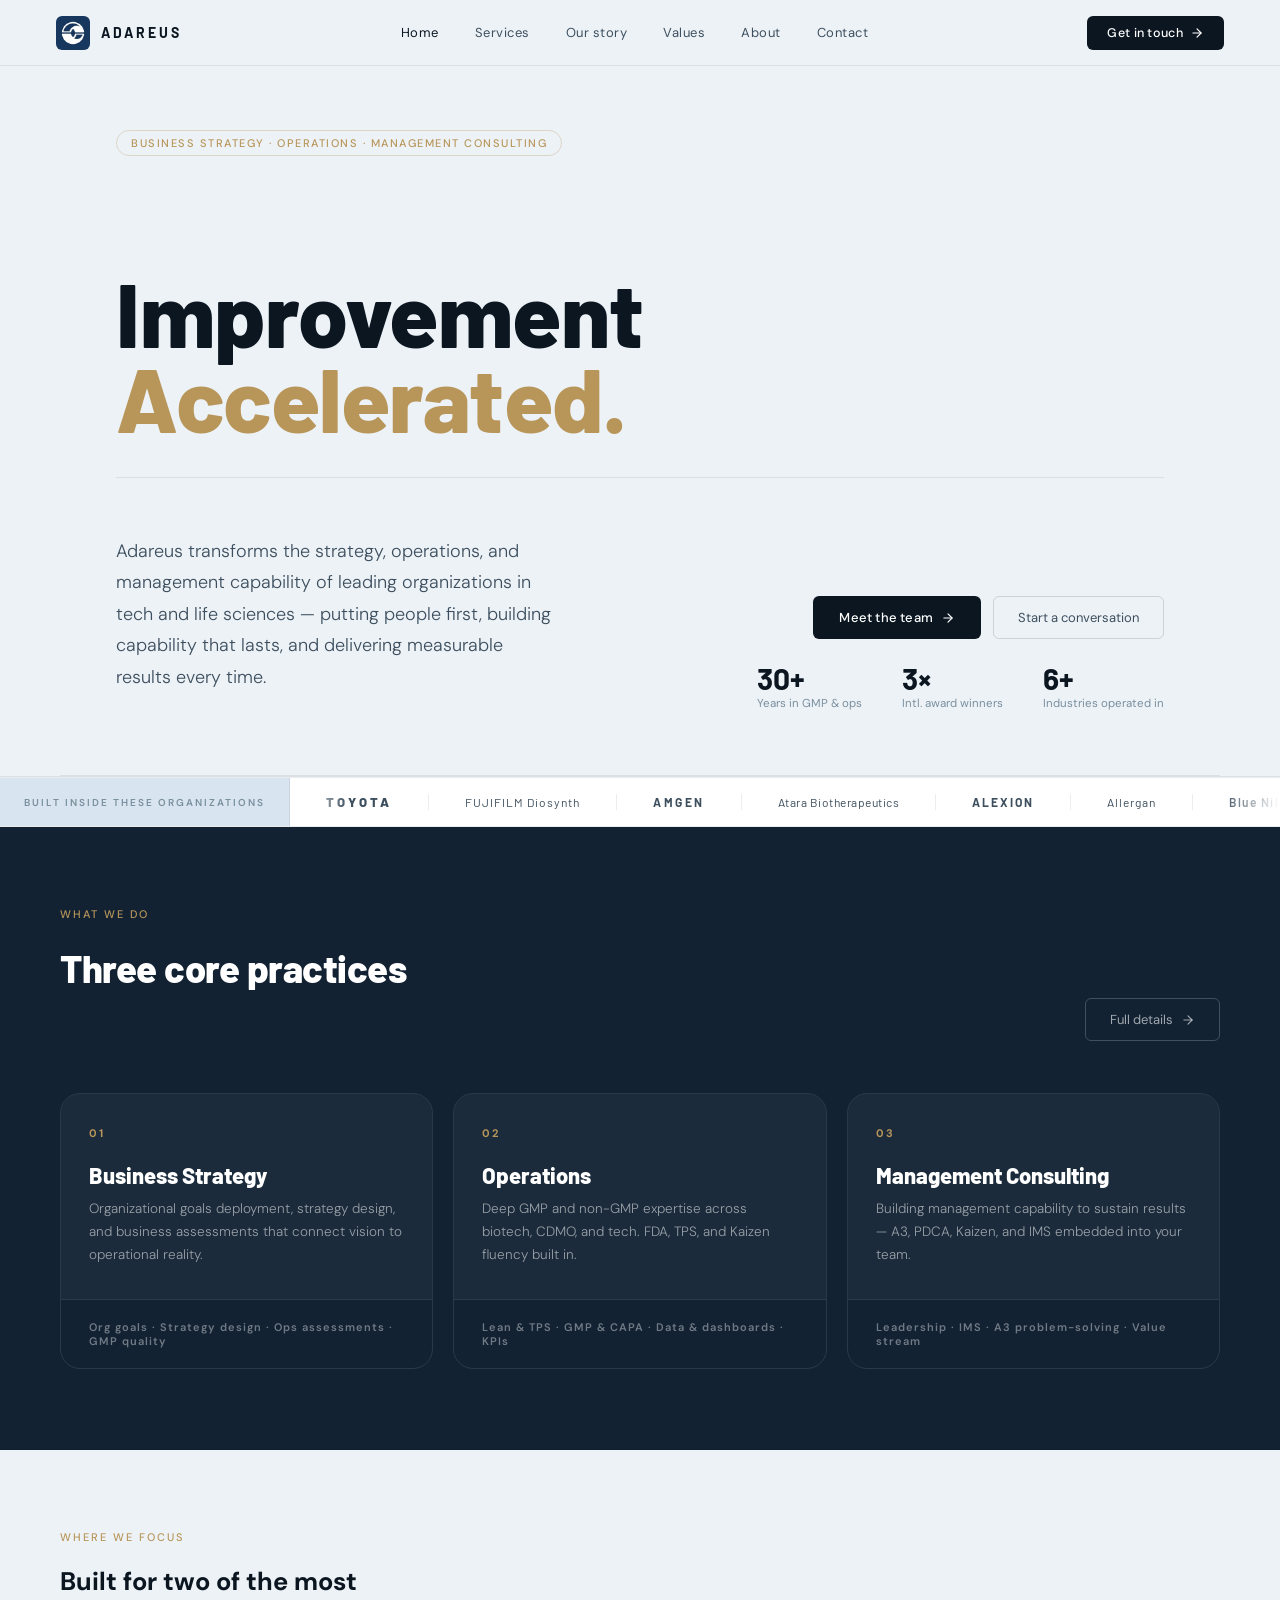
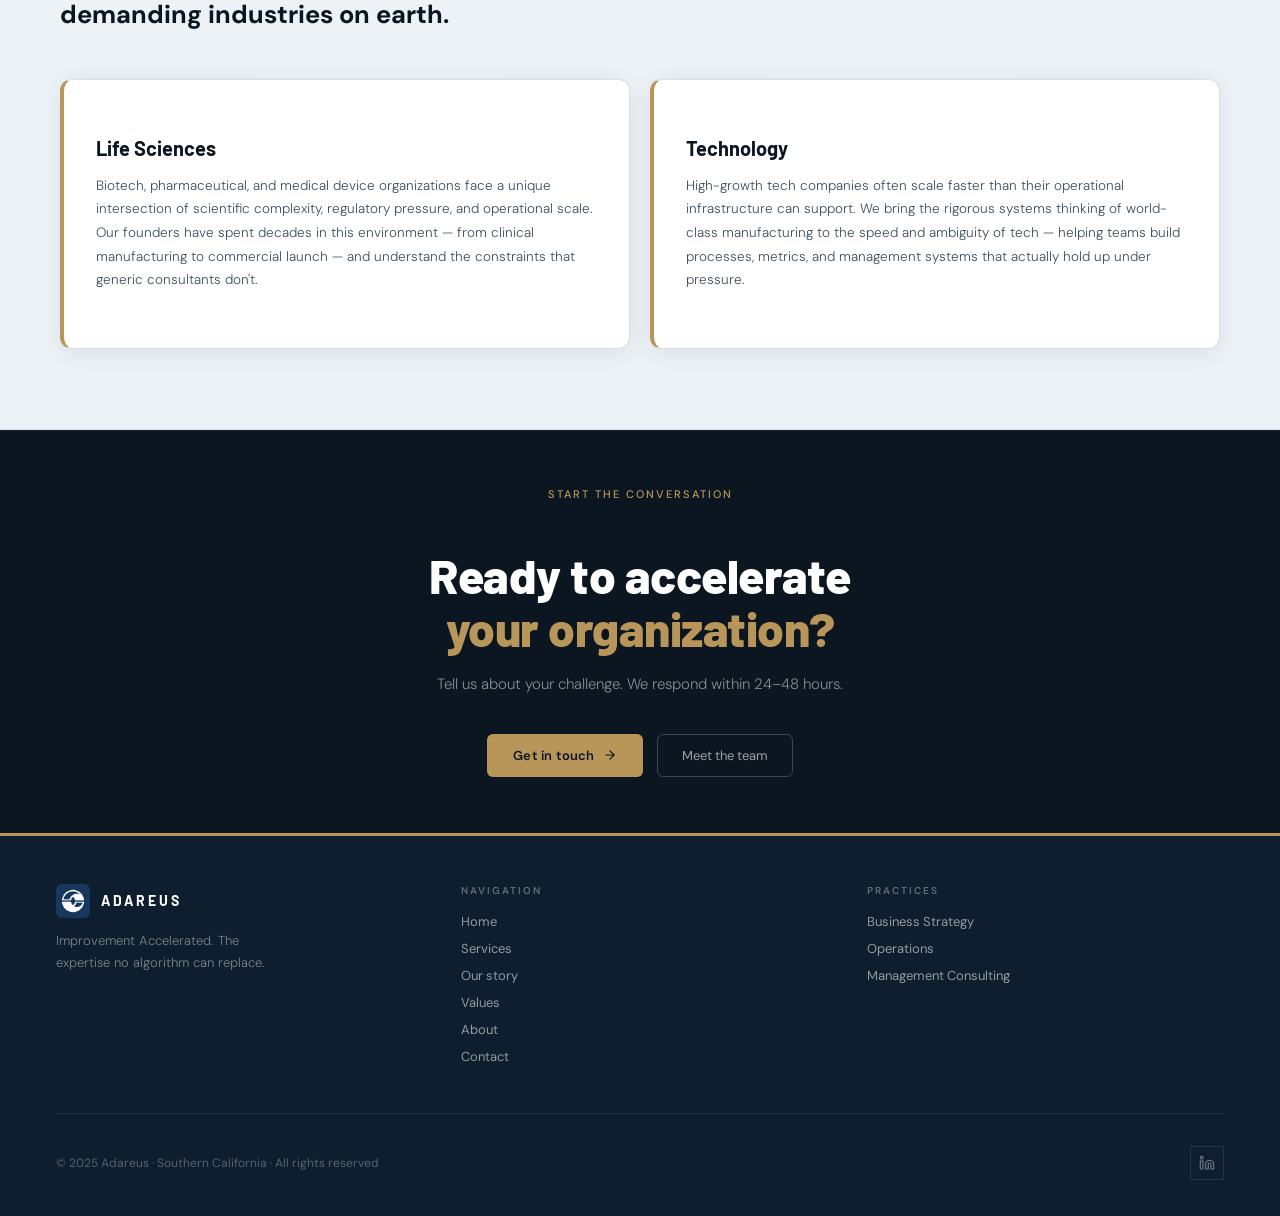
==== commit da4cc4ca: "Add files via upload" ====
--- a/index.html
+++ b/index.html
@@ -11,19 +11,19 @@
 *, *::before, *::after { box-sizing: border-box; }
 html, body { margin: 0; padding: 0; border: 0; outline: 0; }
 
-/* Font size increases */
-html { font-size: 17px; }
-body { font-size: 17px; }
-p { font-size: 16px; line-height: 1.9; }
-.hero-sub { font-size: 19px !important; line-height: 1.75 !important; }
+/* Font sizes - 12pt base */
+html { font-size: 16px; }
+body { font-size: 16px; }
+p { font-size: 16px; line-height: 1.85; }
+.hero-sub { font-size: 18px !important; line-height: 1.75 !important; }
 .story-block p { font-size: 16px !important; }
-.founder-bio p { font-size: 15px !important; }
+.founder-bio p { font-size: 16px !important; }
 .service-desc-col p { font-size: 16px !important; }
 .step-body p { font-size: 15px !important; }
 .ai-point p { font-size: 15px !important; }
 .problem-card p { font-size: 15px !important; }
 nav .nav-links a { font-size: 14px; }
-.eyebrow { font-size: 11.5px !important; }
+.eyebrow { font-size: 11px !important; letter-spacing: 2px !important; }
 .footer-links-list a { font-size: 14px; }
 .footer-tagline { font-size: 14px; }
 
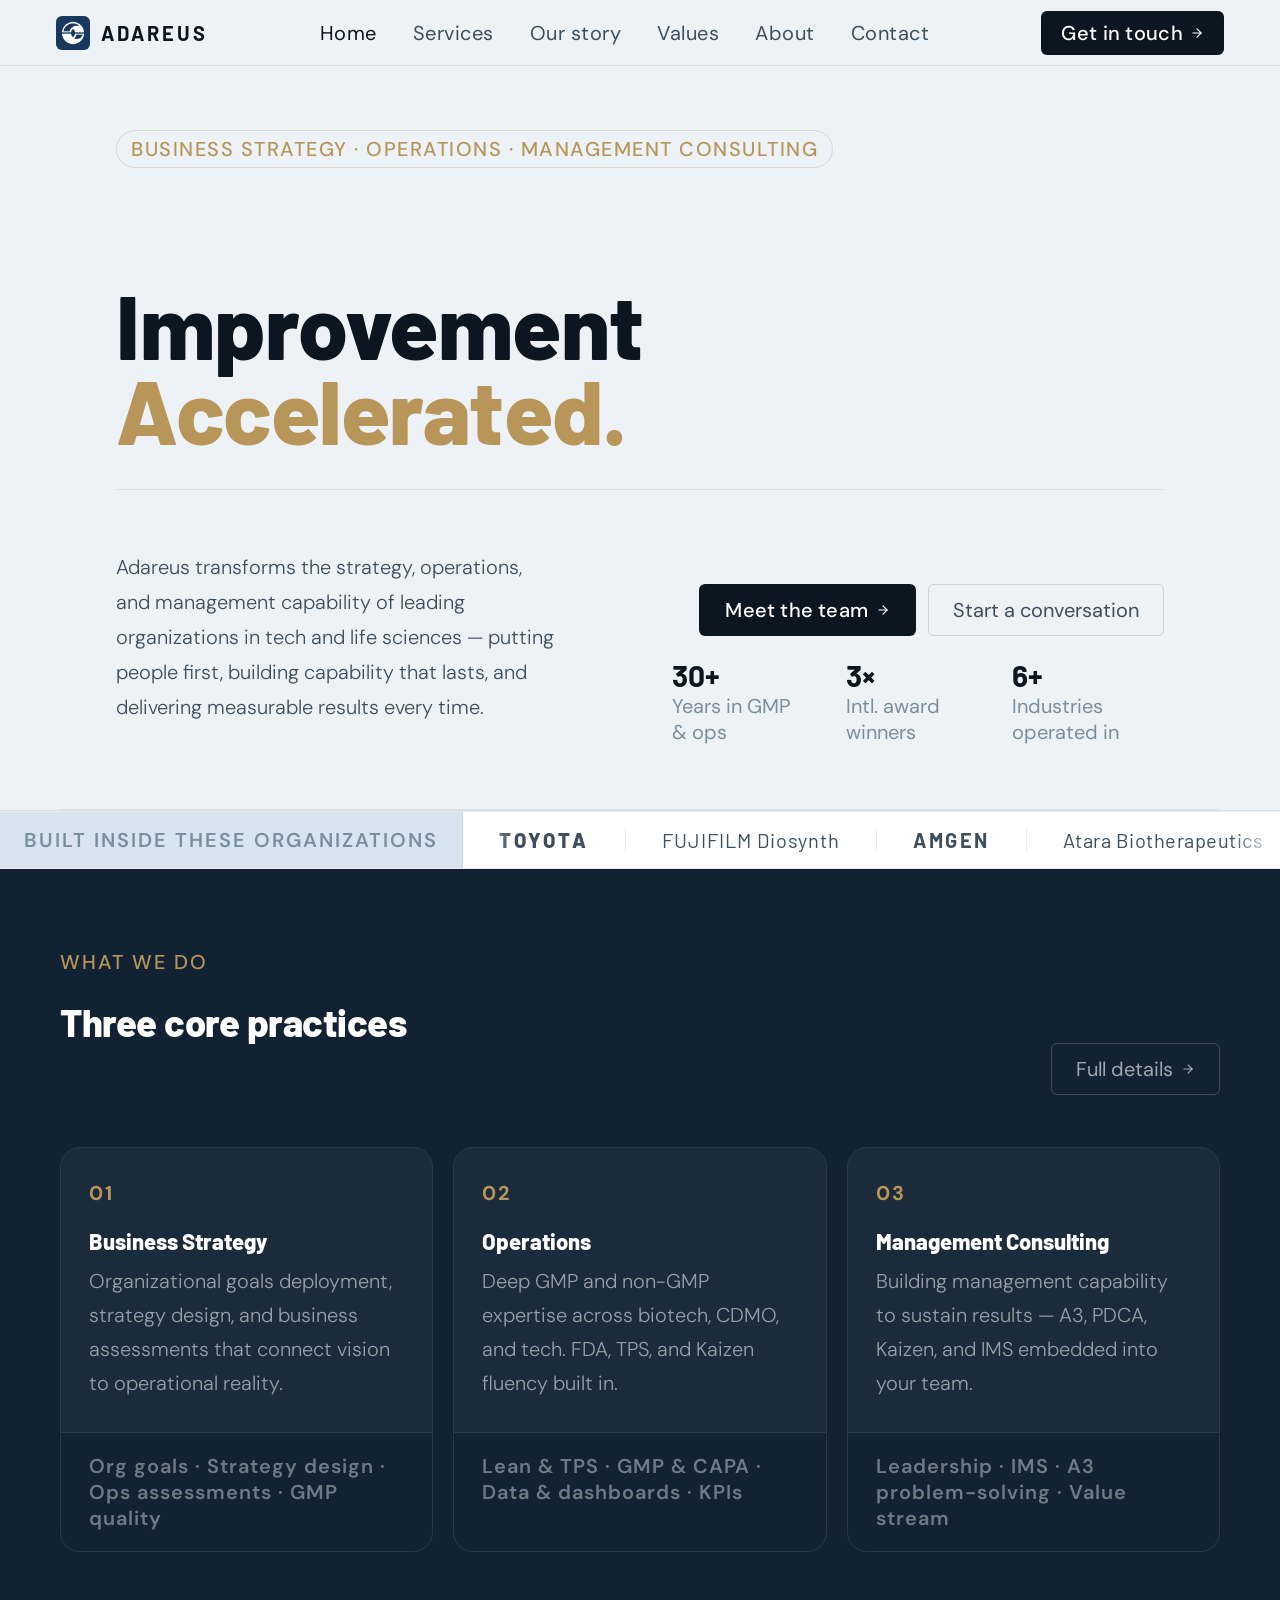
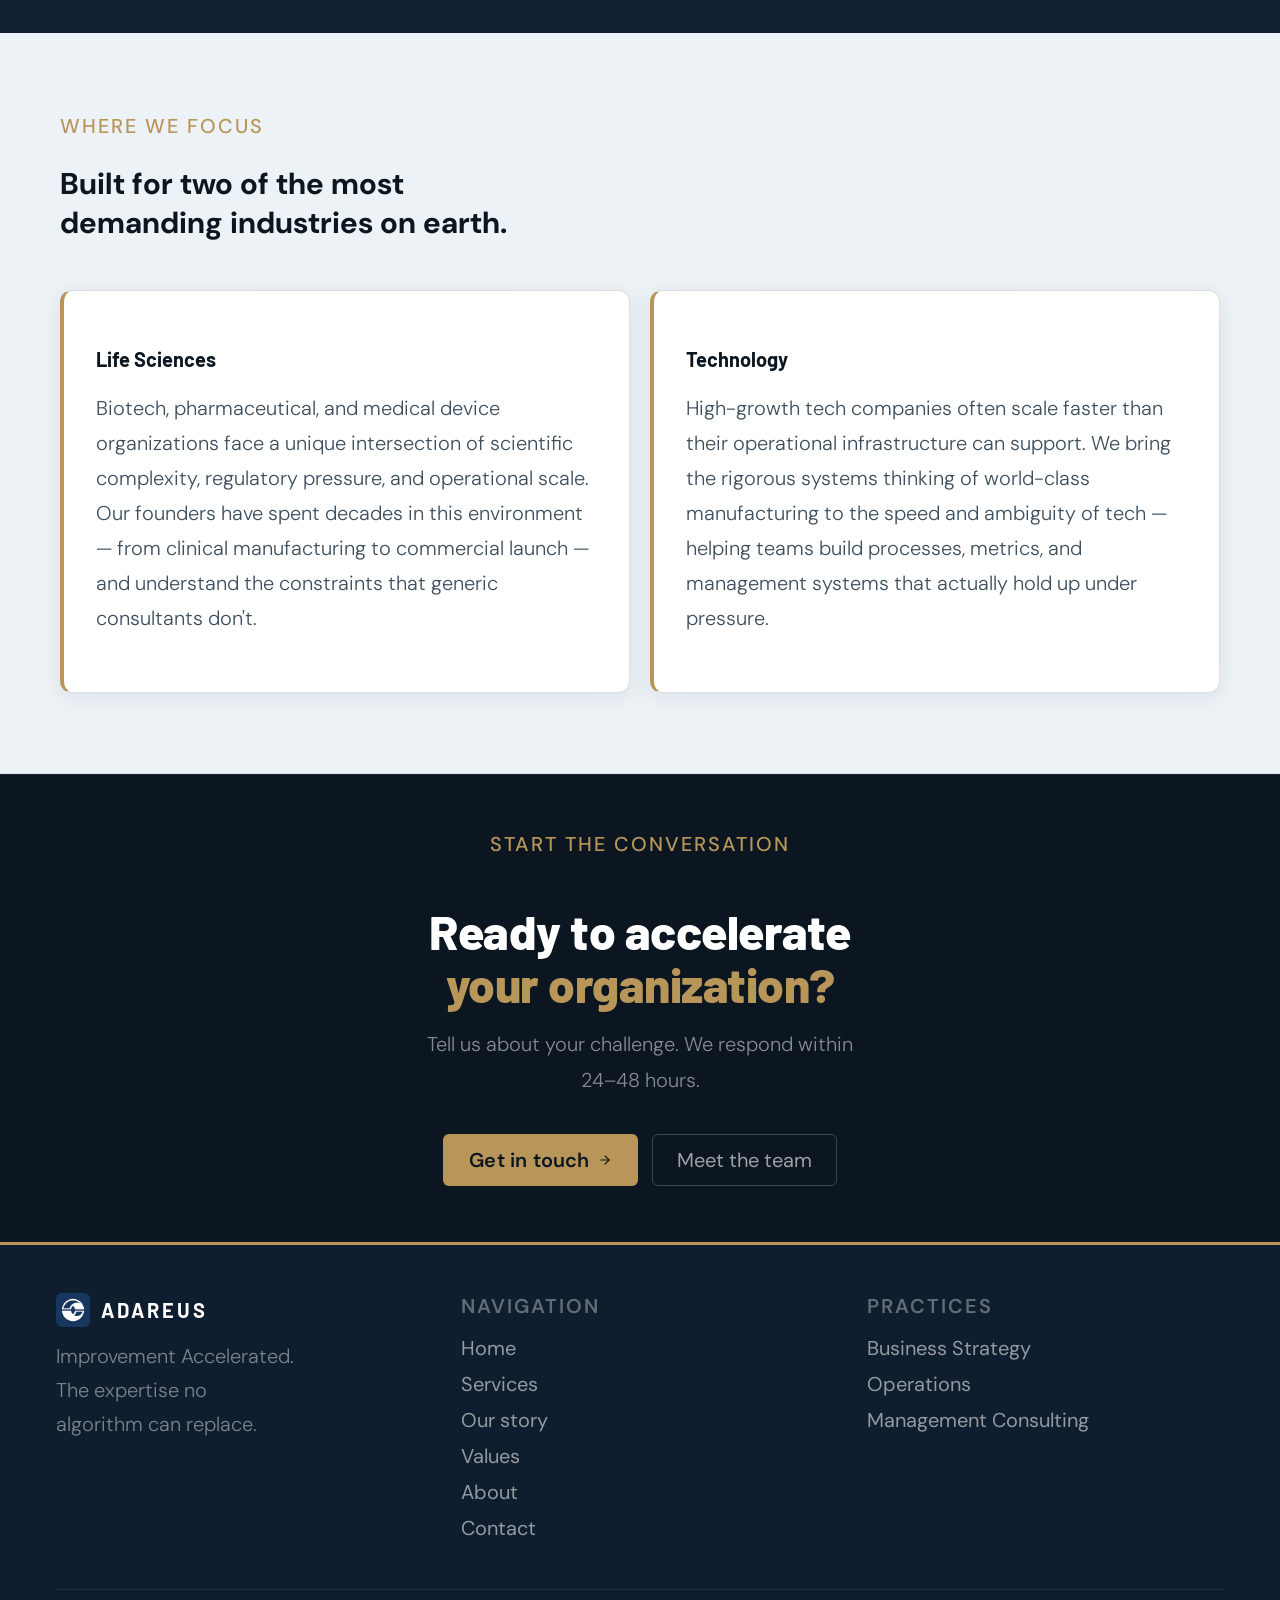
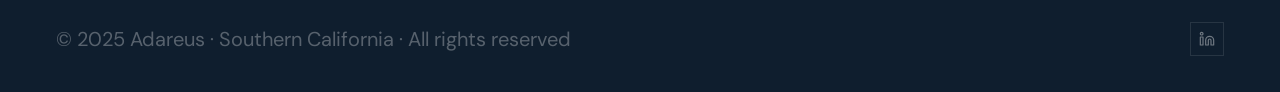
==== commit 72042b0d: "Add files via upload" ====
--- a/index.html
+++ b/index.html
@@ -12,20 +12,20 @@
 html, body { margin: 0; padding: 0; border: 0; outline: 0; }
 
 /* Font sizes - 12pt base */
-html { font-size: 16px; }
-body { font-size: 16px; }
-p { font-size: 16px; line-height: 1.85; }
-.hero-sub { font-size: 18px !important; line-height: 1.75 !important; }
-.story-block p { font-size: 16px !important; }
-.founder-bio p { font-size: 16px !important; }
-.service-desc-col p { font-size: 16px !important; }
-.step-body p { font-size: 15px !important; }
-.ai-point p { font-size: 15px !important; }
-.problem-card p { font-size: 15px !important; }
-nav .nav-links a { font-size: 14px; }
-.eyebrow { font-size: 11px !important; letter-spacing: 2px !important; }
-.footer-links-list a { font-size: 14px; }
-.footer-tagline { font-size: 14px; }
+html { font-size: 20px; }
+body { font-size: 20px; }
+p { font-size: 20px; line-height: 1.85; }
+.hero-sub { font-size: 20px !important; line-height: 1.75 !important; }
+.story-block p { font-size: 20px !important; }
+.founder-bio p { font-size: 20px !important; }
+.service-desc-col p { font-size: 20px !important; }
+.step-body p { font-size: 20px !important; }
+.ai-point p { font-size: 20px !important; }
+.problem-card p { font-size: 20px !important; }
+nav .nav-links a { font-size: 20px; }
+.eyebrow { font-size: 20px !important; letter-spacing: 2px !important; }
+.footer-links-list a { font-size: 20px; }
+.footer-tagline { font-size: 20px; }
 
 :root {
   --ink:         #0b1620;
@@ -52,7 +52,7 @@
 
 *, *::before, *::after { box-sizing: border-box; margin: 0; padding: 0; }
 
-html { scroll-behavior: smooth; font-size: 16px; }
+html { scroll-behavior: smooth; font-size: 20px; }
 
 body {
   font-family: 'DM Sans', -apple-system, BlinkMacSystemFont, 'Segoe UI', Helvetica, Arial, sans-serif;
@@ -79,19 +79,19 @@
 }
 .logo-wordmark {
   font-family: 'Barlow', 'Arial Narrow', Arial, sans-serif;
-  font-size: 14px; font-weight: 700;
+  font-size: 20px; font-weight: 700;
   letter-spacing: 3px; color: var(--ink);
 }
 .nav-links { display: flex; align-items: center; gap: 36px; }
 .nav-links a {
-  font-size: 12.5px; font-weight: 400; letter-spacing: 0.5px;
+  font-size: 20px; font-weight: 400; letter-spacing: 0.5px;
   color: var(--text-body); text-decoration: none;
   transition: color 0.2s;
 }
 .nav-links a:hover, .nav-links a.active { color: var(--ink); }
 .nav-cta {
   display: inline-flex; align-items: center; gap: 7px;
-  padding: 9px 20px; font-size: 12.5px; font-weight: 500;
+  padding: 9px 20px; font-size: 20px; font-weight: 500;
   font-family: 'DM Sans', -apple-system, BlinkMacSystemFont, 'Segoe UI', Helvetica, Arial, sans-serif;
   color: var(--white); background: var(--ink);
   border: none; cursor: pointer; border-radius: var(--radius-sm);
@@ -113,14 +113,14 @@
   font-weight: 600; letter-spacing: -0.3px; line-height: 1.15;
 }
 .eyebrow {
-  font-size: 11px; font-weight: 500; letter-spacing: 2.5px;
+  font-size: 20px; font-weight: 500; letter-spacing: 2.5px;
   text-transform: uppercase; color: var(--gold);
 }
 
 /* ── BUTTONS ── */
 .btn-dark {
   display: inline-flex; align-items: center; gap: 8px;
-  padding: 13px 26px; font-size: 13px; font-weight: 500;
+  padding: 13px 26px; font-size: 20px; font-weight: 500;
   font-family: 'DM Sans', -apple-system, BlinkMacSystemFont, 'Segoe UI', Helvetica, Arial, sans-serif;
   color: var(--white); background: var(--ink);
   border: none; border-radius: var(--radius-sm); cursor: pointer;
@@ -130,7 +130,7 @@
 .btn-dark:hover { opacity: 0.85; transform: translateY(-1px); }
 .btn-outline {
   display: inline-flex; align-items: center; gap: 8px;
-  padding: 12px 24px; font-size: 13px; font-weight: 400;
+  padding: 12px 24px; font-size: 20px; font-weight: 400;
   font-family: 'DM Sans', -apple-system, BlinkMacSystemFont, 'Segoe UI', Helvetica, Arial, sans-serif;
   color: var(--text-body); background: transparent;
   border: 1px solid var(--border-mid); border-radius: var(--radius-sm);
@@ -156,7 +156,7 @@
   padding: 0 24px;
   border-right: 1px solid var(--border);
   background: var(--cream);
-  font-size: 10px; font-weight: 600; letter-spacing: 2px;
+  font-size: 20px; font-weight: 600; letter-spacing: 2px;
   text-transform: uppercase; color: var(--text-muted);
   white-space: nowrap; flex-shrink: 0; z-index: 1;
 }
@@ -202,28 +202,28 @@
 }
 .footer-brand .logo-wordmark { color: var(--white); }
 .footer-tagline {
-  font-size: 13px; font-weight: 300; color: rgba(255,255,255,0.45);
+  font-size: 20px; font-weight: 300; color: rgba(255,255,255,0.45);
   line-height: 1.7; margin-top: 12px; max-width: 240px;
 }
 .footer-col-label {
-  font-size: 10px; font-weight: 600; letter-spacing: 2px;
+  font-size: 20px; font-weight: 600; letter-spacing: 2px;
   text-transform: uppercase; color: rgba(255,255,255,0.35);
   margin-bottom: 16px;
 }
 .footer-links-list { display: flex; flex-direction: column; gap: 10px; }
 .footer-links-list a {
-  font-size: 13px; color: rgba(255,255,255,0.55); text-decoration: none;
+  font-size: 20px; color: rgba(255,255,255,0.55); text-decoration: none;
   transition: color 0.2s;
 }
 .footer-links-list a:hover { color: var(--white); }
 .footer-bottom {
   display: flex; align-items: center; justify-content: space-between;
 }
-.footer-copy { font-size: 12px; color: rgba(255,255,255,0.3); }
+.footer-copy { font-size: 20px; color: rgba(255,255,255,0.3); }
 .social-link {
   width: 34px; height: 34px; border: 1px solid rgba(255,255,255,0.1);
   display: flex; align-items: center; justify-content: center;
-  color: rgba(255,255,255,0.4); text-decoration: none; font-size: 16px;
+  color: rgba(255,255,255,0.4); text-decoration: none; font-size: 20px;
   transition: border-color 0.2s, color 0.2s;
 }
 .social-link:hover { border-color: var(--gold); color: var(--gold); }
@@ -252,11 +252,11 @@
 
   
 
-body { font-size: 17px; }
-p { font-size: 15px; line-height: 1.85; }
-.founder-bio p { font-size: 15px !important; }
-.story-block p { font-size: 15px !important; }
-nav .nav-links a { font-size: 13px; }
+body { font-size: 20px; }
+p { font-size: 20px; line-height: 1.85; }
+.founder-bio p { font-size: 20px !important; }
+.story-block p { font-size: 20px !important; }
+nav .nav-links a { font-size: 20px; }
 
 /* === PAGE COMPONENTS === */
 
@@ -271,7 +271,7 @@
       border: 1px solid var(--gold-line); padding: 5px 14px;
       border-radius: 20px; margin-bottom: 40px;
     }
-    .hero-kicker span { font-size: 11px; color: var(--gold); font-weight: 500; letter-spacing: 1.5px; text-transform: uppercase; }
+    .hero-kicker span { font-size: 20px; color: var(--gold); font-weight: 500; letter-spacing: 1.5px; text-transform: uppercase; }
     .hero h1 {
       font-family: 'Barlow', 'Arial Narrow', Arial, sans-serif;
       font-size: clamp(52px, 7vw, 96px);
@@ -284,7 +284,7 @@
       align-items: end; padding-top: 40px; border-top: 1px solid var(--border);
     }
     .hero-sub {
-      font-size: 16px; font-weight: 300; line-height: 1.8;
+      font-size: 20px; font-weight: 300; line-height: 1.8;
       color: var(--text-body); max-width: 440px;
     }
     .hero-right { display: flex; flex-direction: column; gap: 24px; align-items: flex-end; }
@@ -294,7 +294,7 @@
       font-family: 'Barlow', 'Arial Narrow', Arial, sans-serif;
       font-size: 30px; font-weight: 700; color: var(--ink); line-height: 1; margin-bottom: 3px;
     }
-    .stat-label { font-size: 11.5px; color: var(--text-muted); }
+    .stat-label { font-size: 20px; color: var(--text-muted); }
 
     /* AI BANNER */
     .ai-banner {
@@ -325,8 +325,8 @@
       display: flex; align-items: center; justify-content: center;
       color: var(--gold); flex-shrink: 0;
     }
-    .ai-point h4 { font-size: 13.5px; font-weight: 600; margin-bottom: 5px; }
-    .ai-point p { font-size: 12.5px; font-weight: 300; color: rgba(255,255,255,0.5); line-height: 1.65; }
+    .ai-point h4 { font-size: 20px; font-weight: 600; margin-bottom: 5px; }
+    .ai-point p { font-size: 20px; font-weight: 300; color: rgba(255,255,255,0.5); line-height: 1.65; }
 
     /* PROBLEM */
     .problem-section {
@@ -336,7 +336,7 @@
     .problem-inner { max-width: 1160px; margin: 0 auto; }
     .problem-header { max-width: 680px; margin-bottom: 64px; }
     .problem-header .display { font-size: clamp(28px, 3.5vw, 44px); margin-top: 16px; margin-bottom: 20px; }
-    .problem-header p { font-size: 16px; font-weight: 300; color: var(--text-body); line-height: 1.8; }
+    .problem-header p { font-size: 20px; font-weight: 300; color: var(--text-body); line-height: 1.8; }
     .problem-grid {
       display: grid; grid-template-columns: repeat(3, 1fr); gap: 1px;
       background: var(--border); border: 1px solid var(--border);
@@ -352,8 +352,8 @@
       color: var(--gold); margin-bottom: 20px;
       border-radius: var(--radius-sm);
     }
-    .problem-card h3 { font-size: 15px; font-weight: 600; margin-bottom: 10px; color: var(--ink); }
-    .problem-card p { font-size: 13px; font-weight: 300; color: var(--text-body); line-height: 1.7; }
+    .problem-card h3 { font-size: 20px; font-weight: 600; margin-bottom: 10px; color: var(--ink); }
+    .problem-card p { font-size: 20px; font-weight: 300; color: var(--text-body); line-height: 1.7; }
 
     /* SERVICES */
     .services-section {
@@ -379,7 +379,7 @@
     .service-row:hover { background: rgba(255,255,255,0.02); margin: 0 -56px; padding-left: 56px; padding-right: 56px; }
     .service-index {
       font-family: 'Barlow', 'Arial Narrow', Arial, sans-serif;
-      font-size: 12px; font-weight: 600; color: var(--gold);
+      font-size: 20px; font-weight: 600; color: var(--gold);
       letter-spacing: 1px; padding-top: 4px;
     }
     .service-name-col h3 {
@@ -387,14 +387,14 @@
       font-size: 20px; font-weight: 700; color: var(--white); margin-bottom: 8px;
     }
     .service-name-col .service-tag {
-      display: inline-block; font-size: 10px; padding: 3px 10px;
+      display: inline-block; font-size: 20px; padding: 3px 10px;
       border: 1px solid rgba(255,255,255,0.25); color: rgba(255,255,255,0.6);
       border-radius: 20px; letter-spacing: 1px; text-transform: uppercase;
     }
-    .service-desc-col p { font-size: 14px; font-weight: 300; color: rgba(255,255,255,0.75); line-height: 1.75; }
+    .service-desc-col p { font-size: 20px; font-weight: 300; color: rgba(255,255,255,0.75); line-height: 1.75; }
     .service-items-col { display: flex; flex-direction: column; gap: 7px; min-width: 220px; }
-    .svc-item { display: flex; align-items: center; gap: 8px; font-size: 12px; color: rgba(255,255,255,0.7); }
-    .svc-item i { font-size: 11px; color: var(--gold); }
+    .svc-item { display: flex; align-items: center; gap: 8px; font-size: 20px; color: rgba(255,255,255,0.7); }
+    .svc-item i { font-size: 20px; color: var(--gold); }
 
     /* INDUSTRIES */
     .industries-section {
@@ -424,10 +424,10 @@
       font-family: 'Barlow', 'Arial Narrow', Arial, sans-serif;
       font-size: 20px; font-weight: 700; margin-bottom: 12px;
     }
-    .industry-card p { font-size: 13.5px; font-weight: 300; color: var(--text-body); line-height: 1.75; margin-bottom: 20px; }
+    .industry-card p { font-size: 20px; font-weight: 300; color: var(--text-body); line-height: 1.75; margin-bottom: 20px; }
     .industry-tags { display: flex; flex-wrap: wrap; gap: 7px; }
     .itag {
-      font-size: 11px; padding: 4px 12px;
+      font-size: 20px; padding: 4px 12px;
       border: 1px solid var(--border-mid); border-radius: 20px; color: var(--text-body);
     }
 
@@ -440,7 +440,7 @@
     .approach-inner { max-width: 1160px; margin: 0 auto; }
     .approach-grid { display: grid; grid-template-columns: 1fr 1fr; gap: 80px; }
     .approach-left .display { font-size: clamp(28px, 3.5vw, 44px); margin-top: 16px; margin-bottom: 24px; }
-    .approach-left p { font-size: 15px; font-weight: 300; color: var(--text-body); line-height: 1.8; margin-bottom: 36px; }
+    .approach-left p { font-size: 20px; font-weight: 300; color: var(--text-body); line-height: 1.8; margin-bottom: 36px; }
     .approach-steps { display: flex; flex-direction: column; }
     .approach-step {
       display: grid; grid-template-columns: 40px 1fr;
@@ -449,10 +449,10 @@
     .approach-step:first-child { border-top: 1px solid var(--border); }
     .step-num {
       font-family: 'Barlow', 'Arial Narrow', Arial, sans-serif;
-      font-size: 13px; font-weight: 700; color: var(--gold); padding-top: 2px;
-    }
-    .step-body h4 { font-size: 14px; font-weight: 600; margin-bottom: 6px; }
-    .step-body p { font-size: 13px; font-weight: 300; color: var(--text-body); line-height: 1.65; }
+      font-size: 20px; font-weight: 700; color: var(--gold); padding-top: 2px;
+    }
+    .step-body h4 { font-size: 20px; font-weight: 600; margin-bottom: 6px; }
+    .step-body p { font-size: 20px; font-weight: 300; color: var(--text-body); line-height: 1.65; }
 
     @media (max-width: 860px) {
       .hero { padding: 64px 20px 56px; }
@@ -488,13 +488,13 @@
       display: grid; grid-template-columns: 1fr 1fr; gap: 64px;
       padding-top: 40px; border-top: 1px solid var(--border); margin-top: 40px;
     }
-    .hero-split p { font-size: 15px; font-weight: 300; color: var(--text-body); line-height: 1.85; }
+    .hero-split p { font-size: 20px; font-weight: 300; color: var(--text-body); line-height: 1.85; }
     .hero-meta { display: flex; gap: 40px; align-items: flex-end; flex-wrap: wrap; }
     .meta-item .stat-num {
       font-family: 'Barlow', 'Arial Narrow', Arial, sans-serif;
       font-size: 32px; font-weight: 700; color: var(--ink); line-height: 1; margin-bottom: 4px;
     }
-    .meta-item .stat-label { font-size: 11.5px; color: var(--text-muted); }
+    .meta-item .stat-label { font-size: 20px; color: var(--text-muted); }
 
     /* POSITIONING STATEMENT */
     .positioning {
@@ -516,10 +516,10 @@
     .pos-point { display: flex; gap: 14px; align-items: flex-start; }
     .pos-num {
       font-family: 'Barlow', 'Arial Narrow', Arial, sans-serif;
-      font-size: 11px; font-weight: 700; color: var(--gold);
+      font-size: 20px; font-weight: 700; color: var(--gold);
       letter-spacing: 1px; padding-top: 3px; flex-shrink: 0; min-width: 24px;
     }
-    .pos-point p { font-size: 14px; font-weight: 300; color: rgba(255,255,255,0.78); line-height: 1.7; }
+    .pos-point p { font-size: 20px; font-weight: 300; color: rgba(255,255,255,0.78); line-height: 1.7; }
     .pos-point strong { color: var(--white); font-weight: 500; }
 
     /* STORY */
@@ -528,12 +528,12 @@
     .story-grid { display: grid; grid-template-columns: 320px 1fr; gap: 80px; }
     .story-sidebar { position: sticky; top: 90px; align-self: start; }
     .story-sidebar .display { font-size: 26px; margin-top: 14px; margin-bottom: 16px; }
-    .story-sidebar p { font-size: 13.5px; font-weight: 300; color: var(--text-body); line-height: 1.8; }
+    .story-sidebar p { font-size: 20px; font-weight: 300; color: var(--text-body); line-height: 1.8; }
     .story-blocks { display: flex; flex-direction: column; }
     .story-block { padding: 36px 0; border-bottom: 1px solid var(--border); }
     .story-block:first-child { padding-top: 0; }
-    .story-block h3 { font-size: 17px; font-weight: 600; margin-bottom: 12px; }
-    .story-block p { font-size: 14px; font-weight: 300; color: var(--text-body); line-height: 1.85; }
+    .story-block h3 { font-size: 20px; font-weight: 600; margin-bottom: 12px; }
+    .story-block p { font-size: 20px; font-weight: 300; color: var(--text-body); line-height: 1.85; }
     .story-block p + p { margin-top: 12px; }
 
     /* VALUES */
@@ -552,8 +552,8 @@
       color: var(--gold); margin-bottom: 18px;
       border-radius: var(--radius-sm);
     }
-    .value-card h4 { font-size: 14px; font-weight: 600; margin-bottom: 9px; }
-    .value-card p { font-size: 12.5px; font-weight: 300; color: var(--text-body); line-height: 1.7; }
+    .value-card h4 { font-size: 20px; font-weight: 600; margin-bottom: 9px; }
+    .value-card p { font-size: 20px; font-weight: 300; color: var(--text-body); line-height: 1.7; }
 
     /* TEAM */
     .team-section { padding: 104px 56px; border-bottom: 1px solid var(--border); }
@@ -574,22 +574,22 @@
       filter: grayscale(8%);
     }
     .founder-name { font-size: 20px; font-weight: 700; margin-bottom: 3px; }
-    .founder-role { font-size: 11px; font-weight: 500; letter-spacing: 2px; text-transform: uppercase; color: var(--gold); margin-bottom: 20px; }
+    .founder-role { font-size: 20px; font-weight: 500; letter-spacing: 2px; text-transform: uppercase; color: var(--gold); margin-bottom: 20px; }
     .founder-tags { display: flex; flex-wrap: wrap; gap: 7px; }
-    .ftag { font-size: 11px; padding: 4px 11px; border: 1px solid var(--border-mid); border-radius: 20px; color: var(--text-body); }
-    .founder-bio { font-size: 14px; font-weight: 300; color: var(--text-body); line-height: 1.9; margin-bottom: 28px; }
+    .ftag { font-size: 20px; padding: 4px 11px; border: 1px solid var(--border-mid); border-radius: 20px; color: var(--text-body); }
+    .founder-bio { font-size: 20px; font-weight: 300; color: var(--text-body); line-height: 1.9; margin-bottom: 28px; }
     .founder-bio p + p { margin-top: 13px; }
     .founder-highlights { display: flex; flex-direction: column; border: 1px solid var(--border); border-radius: var(--radius-md); overflow: hidden; }
     .highlight { display: flex; align-items: flex-start; gap: 12px; padding: 14px 18px; border-bottom: 1px solid var(--border); }
     .highlight:last-child { border-bottom: none; }
-    .highlight i { color: var(--gold); font-size: 14px; padding-top: 2px; flex-shrink: 0; }
-    .highlight span { font-size: 12.5px; color: var(--text-body); line-height: 1.5; }
+    .highlight i { color: var(--gold); font-size: 20px; padding-top: 2px; flex-shrink: 0; }
+    .highlight span { font-size: 20px; color: var(--text-body); line-height: 1.5; }
 
     /* CTA */
     .about-cta { padding: 104px 56px; background: var(--ink); text-align: center; }
     .about-cta .eyebrow { color: var(--gold); justify-content: center; }
     .about-cta .display { font-size: clamp(32px, 4vw, 56px); color: var(--white); margin: 18px auto 20px; max-width: 640px; }
-    .about-cta p { font-size: 15px; font-weight: 300; color: rgba(255,255,255,0.5); margin: 0 auto 40px; max-width: 460px; line-height: 1.8; }
+    .about-cta p { font-size: 20px; font-weight: 300; color: rgba(255,255,255,0.5); margin: 0 auto 40px; max-width: 460px; line-height: 1.8; }
 
     @media (max-width: 860px) {
       .page-hero { padding: 64px 20px 56px; }
@@ -611,7 +611,7 @@
       border: 1px solid var(--gold-line); padding: 5px 14px;
       border-radius: 20px; margin-bottom: 40px;
     }
-    .hero-kicker span { font-size: 11px; color: var(--gold); font-weight: 500; letter-spacing: 1.5px; text-transform: uppercase; }
+    .hero-kicker span { font-size: 20px; color: var(--gold); font-weight: 500; letter-spacing: 1.5px; text-transform: uppercase; }
     .hero h1 {
       font-family: 'Barlow', 'Arial Narrow', Arial, sans-serif;
       font-size: clamp(52px, 7vw, 96px);
@@ -624,7 +624,7 @@
       align-items: end; padding-top: 40px; border-top: 1px solid var(--border);
     }
     .hero-sub {
-      font-size: 16px; font-weight: 300; line-height: 1.8;
+      font-size: 20px; font-weight: 300; line-height: 1.8;
       color: var(--text-body); max-width: 440px;
     }
     .hero-right { display: flex; flex-direction: column; gap: 24px; align-items: flex-end; }
@@ -634,7 +634,7 @@
       font-family: 'Barlow', 'Arial Narrow', Arial, sans-serif;
       font-size: 30px; font-weight: 700; color: var(--ink); line-height: 1; margin-bottom: 3px;
     }
-    .stat-label { font-size: 11.5px; color: var(--text-muted); }
+    .stat-label { font-size: 20px; color: var(--text-muted); }
 
     /* AI BANNER */
     .ai-banner {
@@ -665,8 +665,8 @@
       display: flex; align-items: center; justify-content: center;
       color: var(--gold); flex-shrink: 0;
     }
-    .ai-point h4 { font-size: 13.5px; font-weight: 600; margin-bottom: 5px; }
-    .ai-point p { font-size: 12.5px; font-weight: 300; color: rgba(255,255,255,0.5); line-height: 1.65; }
+    .ai-point h4 { font-size: 20px; font-weight: 600; margin-bottom: 5px; }
+    .ai-point p { font-size: 20px; font-weight: 300; color: rgba(255,255,255,0.5); line-height: 1.65; }
 
     /* PROBLEM */
     .problem-section {
@@ -676,7 +676,7 @@
     .problem-inner { max-width: 1160px; margin: 0 auto; }
     .problem-header { max-width: 680px; margin-bottom: 64px; }
     .problem-header .display { font-size: clamp(28px, 3.5vw, 44px); margin-top: 16px; margin-bottom: 20px; }
-    .problem-header p { font-size: 16px; font-weight: 300; color: var(--text-body); line-height: 1.8; }
+    .problem-header p { font-size: 20px; font-weight: 300; color: var(--text-body); line-height: 1.8; }
     .problem-grid {
       display: grid; grid-template-columns: repeat(3, 1fr); gap: 1px;
       background: var(--border); border: 1px solid var(--border);
@@ -692,8 +692,8 @@
       color: var(--gold); margin-bottom: 20px;
       border-radius: var(--radius-sm);
     }
-    .problem-card h3 { font-size: 15px; font-weight: 600; margin-bottom: 10px; color: var(--ink); }
-    .problem-card p { font-size: 13px; font-weight: 300; color: var(--text-body); line-height: 1.7; }
+    .problem-card h3 { font-size: 20px; font-weight: 600; margin-bottom: 10px; color: var(--ink); }
+    .problem-card p { font-size: 20px; font-weight: 300; color: var(--text-body); line-height: 1.7; }
 
     /* SERVICES */
     .services-section {
@@ -719,7 +719,7 @@
     .service-row:hover { background: rgba(255,255,255,0.02); margin: 0 -56px; padding-left: 56px; padding-right: 56px; }
     .service-index {
       font-family: 'Barlow', 'Arial Narrow', Arial, sans-serif;
-      font-size: 12px; font-weight: 600; color: var(--gold);
+      font-size: 20px; font-weight: 600; color: var(--gold);
       letter-spacing: 1px; padding-top: 4px;
     }
     .service-name-col h3 {
@@ -727,14 +727,14 @@
       font-size: 20px; font-weight: 700; color: var(--white); margin-bottom: 8px;
     }
     .service-name-col .service-tag {
-      display: inline-block; font-size: 10px; padding: 3px 10px;
+      display: inline-block; font-size: 20px; padding: 3px 10px;
       border: 1px solid rgba(255,255,255,0.25); color: rgba(255,255,255,0.6);
       border-radius: 20px; letter-spacing: 1px; text-transform: uppercase;
     }
-    .service-desc-col p { font-size: 14px; font-weight: 300; color: rgba(255,255,255,0.75); line-height: 1.75; }
+    .service-desc-col p { font-size: 20px; font-weight: 300; color: rgba(255,255,255,0.75); line-height: 1.75; }
     .service-items-col { display: flex; flex-direction: column; gap: 7px; min-width: 220px; }
-    .svc-item { display: flex; align-items: center; gap: 8px; font-size: 12px; color: rgba(255,255,255,0.7); }
-    .svc-item i { font-size: 11px; color: var(--gold); }
+    .svc-item { display: flex; align-items: center; gap: 8px; font-size: 20px; color: rgba(255,255,255,0.7); }
+    .svc-item i { font-size: 20px; color: var(--gold); }
 
     /* INDUSTRIES */
     .industries-section {
@@ -763,10 +763,10 @@
       font-family: 'Barlow', 'Arial Narrow', Arial, sans-serif;
       font-size: 20px; font-weight: 700; margin-bottom: 12px;
     }
-    .industry-card p { font-size: 13.5px; font-weight: 300; color: var(--text-body); line-height: 1.75; margin-bottom: 20px; }
+    .industry-card p { font-size: 20px; font-weight: 300; color: var(--text-body); line-height: 1.75; margin-bottom: 20px; }
     .industry-tags { display: flex; flex-wrap: wrap; gap: 7px; }
     .itag {
-      font-size: 11px; padding: 4px 12px;
+      font-size: 20px; padding: 4px 12px;
       border: 1px solid var(--border-mid); border-radius: 20px; color: var(--text-body);
     }
 
@@ -779,7 +779,7 @@
     .approach-inner { max-width: 1160px; margin: 0 auto; }
     .approach-grid { display: grid; grid-template-columns: 1fr 1fr; gap: 80px; }
     .approach-left .display { font-size: clamp(28px, 3.5vw, 44px); margin-top: 16px; margin-bottom: 24px; }
-    .approach-left p { font-size: 15px; font-weight: 300; color: var(--text-body); line-height: 1.8; margin-bottom: 36px; }
+    .approach-left p { font-size: 20px; font-weight: 300; color: var(--text-body); line-height: 1.8; margin-bottom: 36px; }
     .approach-steps { display: flex; flex-direction: column; }
     .approach-step {
       display: grid; grid-template-columns: 40px 1fr;
@@ -788,10 +788,10 @@
     .approach-step:first-child { border-top: 1px solid var(--border); }
     .step-num {
       font-family: 'Barlow', 'Arial Narrow', Arial, sans-serif;
-      font-size: 13px; font-weight: 700; color: var(--gold); padding-top: 2px;
-    }
-    .step-body h4 { font-size: 14px; font-weight: 600; margin-bottom: 6px; }
-    .step-body p { font-size: 13px; font-weight: 300; color: var(--text-body); line-height: 1.65; }
+      font-size: 20px; font-weight: 700; color: var(--gold); padding-top: 2px;
+    }
+    .step-body h4 { font-size: 20px; font-weight: 600; margin-bottom: 6px; }
+    .step-body p { font-size: 20px; font-weight: 300; color: var(--text-body); line-height: 1.65; }
 
     @media (max-width: 860px) {
       .hero { padding: 64px 20px 56px; }
@@ -872,22 +872,22 @@
     <div class="ticker-label-block">Built inside these organizations</div>
     <div class="ticker-viewport">
       <div class="ticker-track">
-        <span class="ticker-item" style="font-weight:800; letter-spacing:3px; font-size:13px;">TOYOTA</span>
-        <span class="ticker-item" style="font-weight:400; letter-spacing:1px; font-size:12px; text-transform:none;">FUJIFILM Diosynth</span>
-        <span class="ticker-item" style="font-weight:700; letter-spacing:2.5px; font-size:12px;">AMGEN</span>
-        <span class="ticker-item" style="font-weight:400; letter-spacing:0.5px; font-size:12px; text-transform:none;">Atara Biotherapeutics</span>
-        <span class="ticker-item" style="font-weight:700; letter-spacing:2px; font-size:12px;">ALEXION</span>
-        <span class="ticker-item" style="font-weight:400; letter-spacing:1px; font-size:12px; text-transform:none;">Allergan</span>
-        <span class="ticker-item" style="font-weight:600; letter-spacing:1.5px; font-size:12px; text-transform:none;">Blue Nile</span>
-        <span class="ticker-item" style="font-weight:800; letter-spacing:3px; font-size:12px;">HONEYWELL</span>
-        <span class="ticker-item" style="font-weight:800; letter-spacing:3px; font-size:13px;">TOYOTA</span>
-        <span class="ticker-item" style="font-weight:400; letter-spacing:1px; font-size:12px; text-transform:none;">FUJIFILM Diosynth</span>
-        <span class="ticker-item" style="font-weight:700; letter-spacing:2.5px; font-size:12px;">AMGEN</span>
-        <span class="ticker-item" style="font-weight:400; letter-spacing:0.5px; font-size:12px; text-transform:none;">Atara Biotherapeutics</span>
-        <span class="ticker-item" style="font-weight:700; letter-spacing:2px; font-size:12px;">ALEXION</span>
-        <span class="ticker-item" style="font-weight:400; letter-spacing:1px; font-size:12px; text-transform:none;">Allergan</span>
-        <span class="ticker-item" style="font-weight:600; letter-spacing:1.5px; font-size:12px; text-transform:none;">Blue Nile</span>
-        <span class="ticker-item" style="font-weight:800; letter-spacing:3px; font-size:12px;">HONEYWELL</span>
+        <span class="ticker-item" style="font-weight:800; letter-spacing:3px; font-size: 20px;">TOYOTA</span>
+        <span class="ticker-item" style="font-weight:400; letter-spacing:1px; font-size: 20px; text-transform:none;">FUJIFILM Diosynth</span>
+        <span class="ticker-item" style="font-weight:700; letter-spacing:2.5px; font-size: 20px;">AMGEN</span>
+        <span class="ticker-item" style="font-weight:400; letter-spacing:0.5px; font-size: 20px; text-transform:none;">Atara Biotherapeutics</span>
+        <span class="ticker-item" style="font-weight:700; letter-spacing:2px; font-size: 20px;">ALEXION</span>
+        <span class="ticker-item" style="font-weight:400; letter-spacing:1px; font-size: 20px; text-transform:none;">Allergan</span>
+        <span class="ticker-item" style="font-weight:600; letter-spacing:1.5px; font-size: 20px; text-transform:none;">Blue Nile</span>
+        <span class="ticker-item" style="font-weight:800; letter-spacing:3px; font-size: 20px;">HONEYWELL</span>
+        <span class="ticker-item" style="font-weight:800; letter-spacing:3px; font-size: 20px;">TOYOTA</span>
+        <span class="ticker-item" style="font-weight:400; letter-spacing:1px; font-size: 20px; text-transform:none;">FUJIFILM Diosynth</span>
+        <span class="ticker-item" style="font-weight:700; letter-spacing:2.5px; font-size: 20px;">AMGEN</span>
+        <span class="ticker-item" style="font-weight:400; letter-spacing:0.5px; font-size: 20px; text-transform:none;">Atara Biotherapeutics</span>
+        <span class="ticker-item" style="font-weight:700; letter-spacing:2px; font-size: 20px;">ALEXION</span>
+        <span class="ticker-item" style="font-weight:400; letter-spacing:1px; font-size: 20px; text-transform:none;">Allergan</span>
+        <span class="ticker-item" style="font-weight:600; letter-spacing:1.5px; font-size: 20px; text-transform:none;">Blue Nile</span>
+        <span class="ticker-item" style="font-weight:800; letter-spacing:3px; font-size: 20px;">HONEYWELL</span>
       </div>
     </div>
   </div>
@@ -906,32 +906,32 @@
       <div style="display:grid; grid-template-columns:repeat(3,1fr); gap:20px;">
         <div style="border:1px solid rgba(255,255,255,0.1); border-radius:var(--radius-lg); overflow:hidden;">
           <div style="padding:32px 28px; border-bottom:1px solid rgba(255,255,255,0.08); background:rgba(255,255,255,0.04);">
-            <div style="font-size:11px; font-weight:700; letter-spacing:2px; color:var(--gold); margin-bottom:12px;">01</div>
+            <div style="font-size: 20px; font-weight:700; letter-spacing:2px; color:var(--gold); margin-bottom:12px;">01</div>
             <h3 style="font-family:'Barlow','Arial Narrow',Arial,sans-serif; font-size:22px; font-weight:800; color:var(--white); margin-bottom:10px;">Business Strategy</h3>
-            <p style="font-size:13.5px; font-weight:300; color:rgba(255,255,255,0.55); line-height:1.7; margin:0;">Organizational goals deployment, strategy design, and business assessments that connect vision to operational reality.</p>
+            <p style="font-size: 20px; font-weight:300; color:rgba(255,255,255,0.55); line-height:1.7; margin:0;">Organizational goals deployment, strategy design, and business assessments that connect vision to operational reality.</p>
           </div>
           <div style="padding:20px 28px; display:flex; flex-direction:column; gap:8px;">
-            <div style="font-size:11px; font-weight:600; color:rgba(255,255,255,0.4); letter-spacing:1px;">Org goals · Strategy design · Ops assessments · GMP quality</div>
+            <div style="font-size: 20px; font-weight:600; color:rgba(255,255,255,0.4); letter-spacing:1px;">Org goals · Strategy design · Ops assessments · GMP quality</div>
           </div>
         </div>
         <div style="border:1px solid rgba(255,255,255,0.1); border-radius:var(--radius-lg); overflow:hidden;">
           <div style="padding:32px 28px; border-bottom:1px solid rgba(255,255,255,0.08); background:rgba(255,255,255,0.04);">
-            <div style="font-size:11px; font-weight:700; letter-spacing:2px; color:var(--gold); margin-bottom:12px;">02</div>
+            <div style="font-size: 20px; font-weight:700; letter-spacing:2px; color:var(--gold); margin-bottom:12px;">02</div>
             <h3 style="font-family:'Barlow','Arial Narrow',Arial,sans-serif; font-size:22px; font-weight:800; color:var(--white); margin-bottom:10px;">Operations</h3>
-            <p style="font-size:13.5px; font-weight:300; color:rgba(255,255,255,0.55); line-height:1.7; margin:0;">Deep GMP and non-GMP expertise across biotech, CDMO, and tech. FDA, TPS, and Kaizen fluency built in.</p>
+            <p style="font-size: 20px; font-weight:300; color:rgba(255,255,255,0.55); line-height:1.7; margin:0;">Deep GMP and non-GMP expertise across biotech, CDMO, and tech. FDA, TPS, and Kaizen fluency built in.</p>
           </div>
           <div style="padding:20px 28px;">
-            <div style="font-size:11px; font-weight:600; color:rgba(255,255,255,0.4); letter-spacing:1px;">Lean & TPS · GMP & CAPA · Data & dashboards · KPIs</div>
+            <div style="font-size: 20px; font-weight:600; color:rgba(255,255,255,0.4); letter-spacing:1px;">Lean & TPS · GMP & CAPA · Data & dashboards · KPIs</div>
           </div>
         </div>
         <div style="border:1px solid rgba(255,255,255,0.1); border-radius:var(--radius-lg); overflow:hidden;">
           <div style="padding:32px 28px; border-bottom:1px solid rgba(255,255,255,0.08); background:rgba(255,255,255,0.04);">
-            <div style="font-size:11px; font-weight:700; letter-spacing:2px; color:var(--gold); margin-bottom:12px;">03</div>
+            <div style="font-size: 20px; font-weight:700; letter-spacing:2px; color:var(--gold); margin-bottom:12px;">03</div>
             <h3 style="font-family:'Barlow','Arial Narrow',Arial,sans-serif; font-size:22px; font-weight:800; color:var(--white); margin-bottom:10px;">Management Consulting</h3>
-            <p style="font-size:13.5px; font-weight:300; color:rgba(255,255,255,0.55); line-height:1.7; margin:0;">Building management capability to sustain results — A3, PDCA, Kaizen, and IMS embedded into your team.</p>
+            <p style="font-size: 20px; font-weight:300; color:rgba(255,255,255,0.55); line-height:1.7; margin:0;">Building management capability to sustain results — A3, PDCA, Kaizen, and IMS embedded into your team.</p>
           </div>
           <div style="padding:20px 28px;">
-            <div style="font-size:11px; font-weight:600; color:rgba(255,255,255,0.4); letter-spacing:1px;">Leadership · IMS · A3 problem-solving · Value stream</div>
+            <div style="font-size: 20px; font-weight:600; color:rgba(255,255,255,0.4); letter-spacing:1px;">Leadership · IMS · A3 problem-solving · Value stream</div>
           </div>
         </div>
       </div>
@@ -960,7 +960,7 @@
   <section style="background:var(--ink); padding:56px 56px; text-align:center; border-top:1px solid rgba(255,255,255,0.06);">
     <div class="eyebrow" style="color:var(--gold); justify-content:center; margin-bottom:16px;">Start the conversation</div>
     <p style="font-family:'Barlow','Arial Narrow',Arial,sans-serif; font-size:clamp(28px,4vw,48px); font-weight:800; letter-spacing:-0.5px; color:var(--white); margin-bottom:16px; line-height:1.1;">Ready to accelerate<br><span style="color:var(--gold);">your organization?</span></p>
-    <p style="font-size:15px; font-weight:300; color:rgba(255,255,255,0.5); max-width:440px; margin:0 auto 36px; line-height:1.8;">Tell us about your challenge. We respond within 24–48 hours.</p>
+    <p style="font-size: 20px; font-weight:300; color:rgba(255,255,255,0.5); max-width:440px; margin:0 auto 36px; line-height:1.8;">Tell us about your challenge. We respond within 24–48 hours.</p>
     <div style="display:flex; gap:14px; justify-content:center; flex-wrap:wrap;">
       <a class="btn-dark" href="contact.html" style="background:var(--gold); color:var(--ink); font-weight:600;">Get in touch <svg width="14" height="14" viewBox="0 0 24 24" fill="none" stroke="currentColor" stroke-width="2" stroke-linecap="round" stroke-linejoin="round"><line x1="5" y1="12" x2="19" y2="12"/><polyline points="12 5 19 12 12 19"/></svg></a>
       <a class="btn-outline" href="about.html" style="border-color:rgba(255,255,255,0.2); color:rgba(255,255,255,0.6);">Meet the team</a>
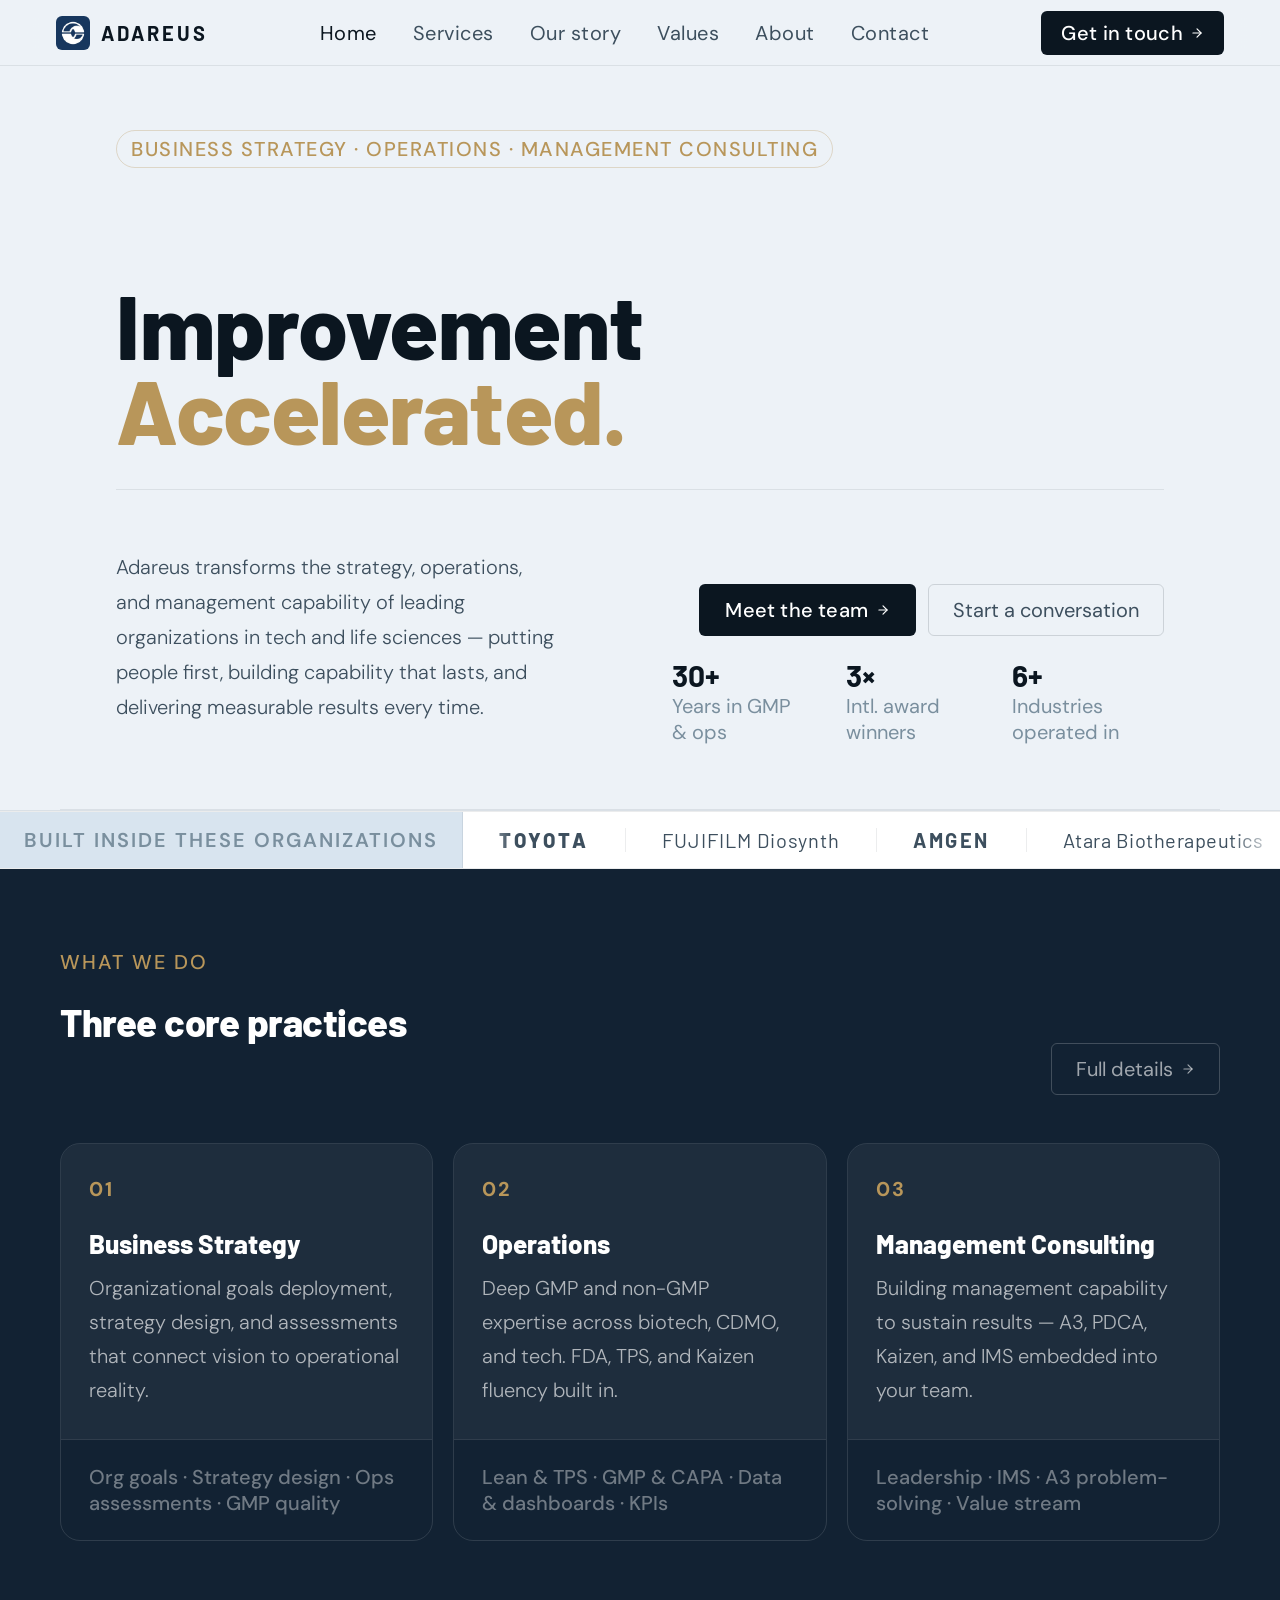
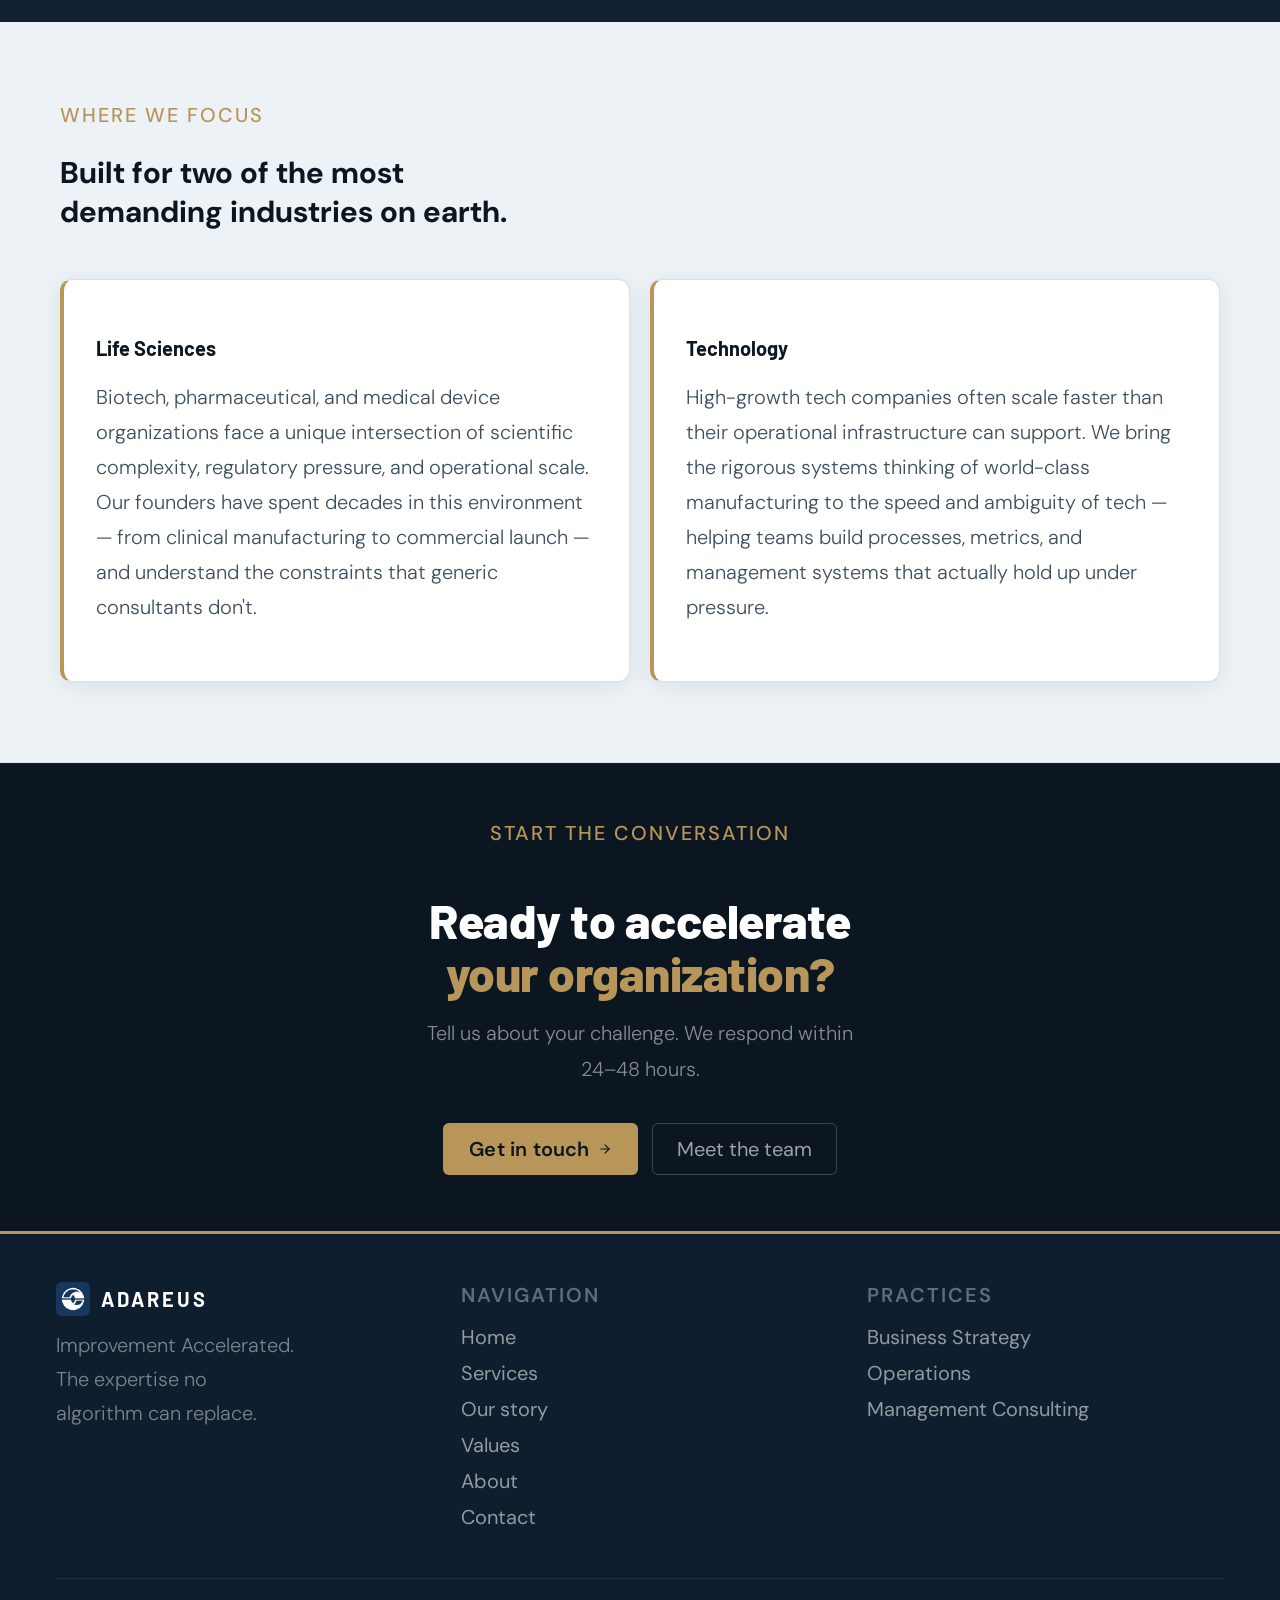
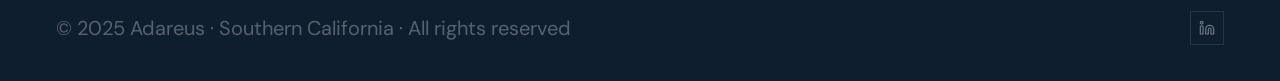
==== commit d6685f03: "Add files via upload" ====
--- a/index.html
+++ b/index.html
@@ -896,44 +896,48 @@
   <!-- SERVICES OVERVIEW -->
   <section style="padding:80px 56px; border-bottom:1px solid var(--border); background:var(--ink-mid); color:var(--white);">
     <div style="max-width:1160px; margin:0 auto;">
-      <div style="display:flex; justify-content:space-between; align-items:flex-end; margin-bottom:52px; flex-wrap:wrap; gap:20px;">
+      <div style="display:flex; justify-content:space-between; align-items:flex-end; margin-bottom:48px; flex-wrap:wrap; gap:20px;">
         <div>
           <div class="eyebrow" style="color:var(--gold);">What we do</div>
           <p style="font-family:'Barlow','Arial Narrow',Arial,sans-serif; font-size:clamp(26px,3vw,38px); font-weight:800; color:var(--white); margin-top:12px; letter-spacing:-0.5px;">Three core practices</p>
         </div>
         <a class="btn-outline" href="services.html" style="border-color:rgba(255,255,255,0.2); color:rgba(255,255,255,0.6); white-space:nowrap; flex-shrink:0;">Full details <svg width="14" height="14" viewBox="0 0 24 24" fill="none" stroke="currentColor" stroke-width="2" stroke-linecap="round" stroke-linejoin="round"><line x1="5" y1="12" x2="19" y2="12"/><polyline points="12 5 19 12 12 19"/></svg></a>
       </div>
-      <div style="display:grid; grid-template-columns:repeat(3,1fr); gap:20px;">
-        <div style="border:1px solid rgba(255,255,255,0.1); border-radius:var(--radius-lg); overflow:hidden;">
-          <div style="padding:32px 28px; border-bottom:1px solid rgba(255,255,255,0.08); background:rgba(255,255,255,0.04);">
-            <div style="font-size: 20px; font-weight:700; letter-spacing:2px; color:var(--gold); margin-bottom:12px;">01</div>
-            <h3 style="font-family:'Barlow','Arial Narrow',Arial,sans-serif; font-size:22px; font-weight:800; color:var(--white); margin-bottom:10px;">Business Strategy</h3>
-            <p style="font-size: 20px; font-weight:300; color:rgba(255,255,255,0.55); line-height:1.7; margin:0;">Organizational goals deployment, strategy design, and business assessments that connect vision to operational reality.</p>
+      <div style="display:grid; grid-template-columns:repeat(3,1fr); gap:20px; align-items:stretch;">
+
+        <div style="border:1px solid rgba(255,255,255,0.12); border-radius:var(--radius-lg); overflow:hidden; display:flex; flex-direction:column;">
+          <div style="padding:32px 28px; border-bottom:1px solid rgba(255,255,255,0.08); background:rgba(255,255,255,0.05);">
+            <div style="font-size:20px; font-weight:700; letter-spacing:2px; color:var(--gold); margin-bottom:12px;">01</div>
+            <h3 style="font-family:'Barlow','Arial Narrow',Arial,sans-serif; font-size:26px; font-weight:800; color:var(--white); margin-bottom:12px;">Business Strategy</h3>
+            <p style="font-size:20px; font-weight:300; color:rgba(255,255,255,0.65); line-height:1.7; margin:0;">Organizational goals deployment, strategy design, and assessments that connect vision to operational reality.</p>
           </div>
-          <div style="padding:20px 28px; display:flex; flex-direction:column; gap:8px;">
-            <div style="font-size: 20px; font-weight:600; color:rgba(255,255,255,0.4); letter-spacing:1px;">Org goals · Strategy design · Ops assessments · GMP quality</div>
+          <div style="padding:24px 28px; flex:1;">
+            <div style="font-size:20px; font-weight:500; color:rgba(255,255,255,0.4);">Org goals · Strategy design · Ops assessments · GMP quality</div>
           </div>
         </div>
-        <div style="border:1px solid rgba(255,255,255,0.1); border-radius:var(--radius-lg); overflow:hidden;">
-          <div style="padding:32px 28px; border-bottom:1px solid rgba(255,255,255,0.08); background:rgba(255,255,255,0.04);">
-            <div style="font-size: 20px; font-weight:700; letter-spacing:2px; color:var(--gold); margin-bottom:12px;">02</div>
-            <h3 style="font-family:'Barlow','Arial Narrow',Arial,sans-serif; font-size:22px; font-weight:800; color:var(--white); margin-bottom:10px;">Operations</h3>
-            <p style="font-size: 20px; font-weight:300; color:rgba(255,255,255,0.55); line-height:1.7; margin:0;">Deep GMP and non-GMP expertise across biotech, CDMO, and tech. FDA, TPS, and Kaizen fluency built in.</p>
+
+        <div style="border:1px solid rgba(255,255,255,0.12); border-radius:var(--radius-lg); overflow:hidden; display:flex; flex-direction:column;">
+          <div style="padding:32px 28px; border-bottom:1px solid rgba(255,255,255,0.08); background:rgba(255,255,255,0.05);">
+            <div style="font-size:20px; font-weight:700; letter-spacing:2px; color:var(--gold); margin-bottom:12px;">02</div>
+            <h3 style="font-family:'Barlow','Arial Narrow',Arial,sans-serif; font-size:26px; font-weight:800; color:var(--white); margin-bottom:12px;">Operations</h3>
+            <p style="font-size:20px; font-weight:300; color:rgba(255,255,255,0.65); line-height:1.7; margin:0;">Deep GMP and non-GMP expertise across biotech, CDMO, and tech. FDA, TPS, and Kaizen fluency built in.</p>
           </div>
-          <div style="padding:20px 28px;">
-            <div style="font-size: 20px; font-weight:600; color:rgba(255,255,255,0.4); letter-spacing:1px;">Lean & TPS · GMP & CAPA · Data & dashboards · KPIs</div>
+          <div style="padding:24px 28px; flex:1;">
+            <div style="font-size:20px; font-weight:500; color:rgba(255,255,255,0.4);">Lean & TPS · GMP & CAPA · Data & dashboards · KPIs</div>
           </div>
         </div>
-        <div style="border:1px solid rgba(255,255,255,0.1); border-radius:var(--radius-lg); overflow:hidden;">
-          <div style="padding:32px 28px; border-bottom:1px solid rgba(255,255,255,0.08); background:rgba(255,255,255,0.04);">
-            <div style="font-size: 20px; font-weight:700; letter-spacing:2px; color:var(--gold); margin-bottom:12px;">03</div>
-            <h3 style="font-family:'Barlow','Arial Narrow',Arial,sans-serif; font-size:22px; font-weight:800; color:var(--white); margin-bottom:10px;">Management Consulting</h3>
-            <p style="font-size: 20px; font-weight:300; color:rgba(255,255,255,0.55); line-height:1.7; margin:0;">Building management capability to sustain results — A3, PDCA, Kaizen, and IMS embedded into your team.</p>
+
+        <div style="border:1px solid rgba(255,255,255,0.12); border-radius:var(--radius-lg); overflow:hidden; display:flex; flex-direction:column;">
+          <div style="padding:32px 28px; border-bottom:1px solid rgba(255,255,255,0.08); background:rgba(255,255,255,0.05);">
+            <div style="font-size:20px; font-weight:700; letter-spacing:2px; color:var(--gold); margin-bottom:12px;">03</div>
+            <h3 style="font-family:'Barlow','Arial Narrow',Arial,sans-serif; font-size:26px; font-weight:800; color:var(--white); margin-bottom:12px;">Management Consulting</h3>
+            <p style="font-size:20px; font-weight:300; color:rgba(255,255,255,0.65); line-height:1.7; margin:0;">Building management capability to sustain results — A3, PDCA, Kaizen, and IMS embedded into your team.</p>
           </div>
-          <div style="padding:20px 28px;">
-            <div style="font-size: 20px; font-weight:600; color:rgba(255,255,255,0.4); letter-spacing:1px;">Leadership · IMS · A3 problem-solving · Value stream</div>
+          <div style="padding:24px 28px; flex:1;">
+            <div style="font-size:20px; font-weight:500; color:rgba(255,255,255,0.4);">Leadership · IMS · A3 problem-solving · Value stream</div>
           </div>
         </div>
+
       </div>
     </div>
   </section>
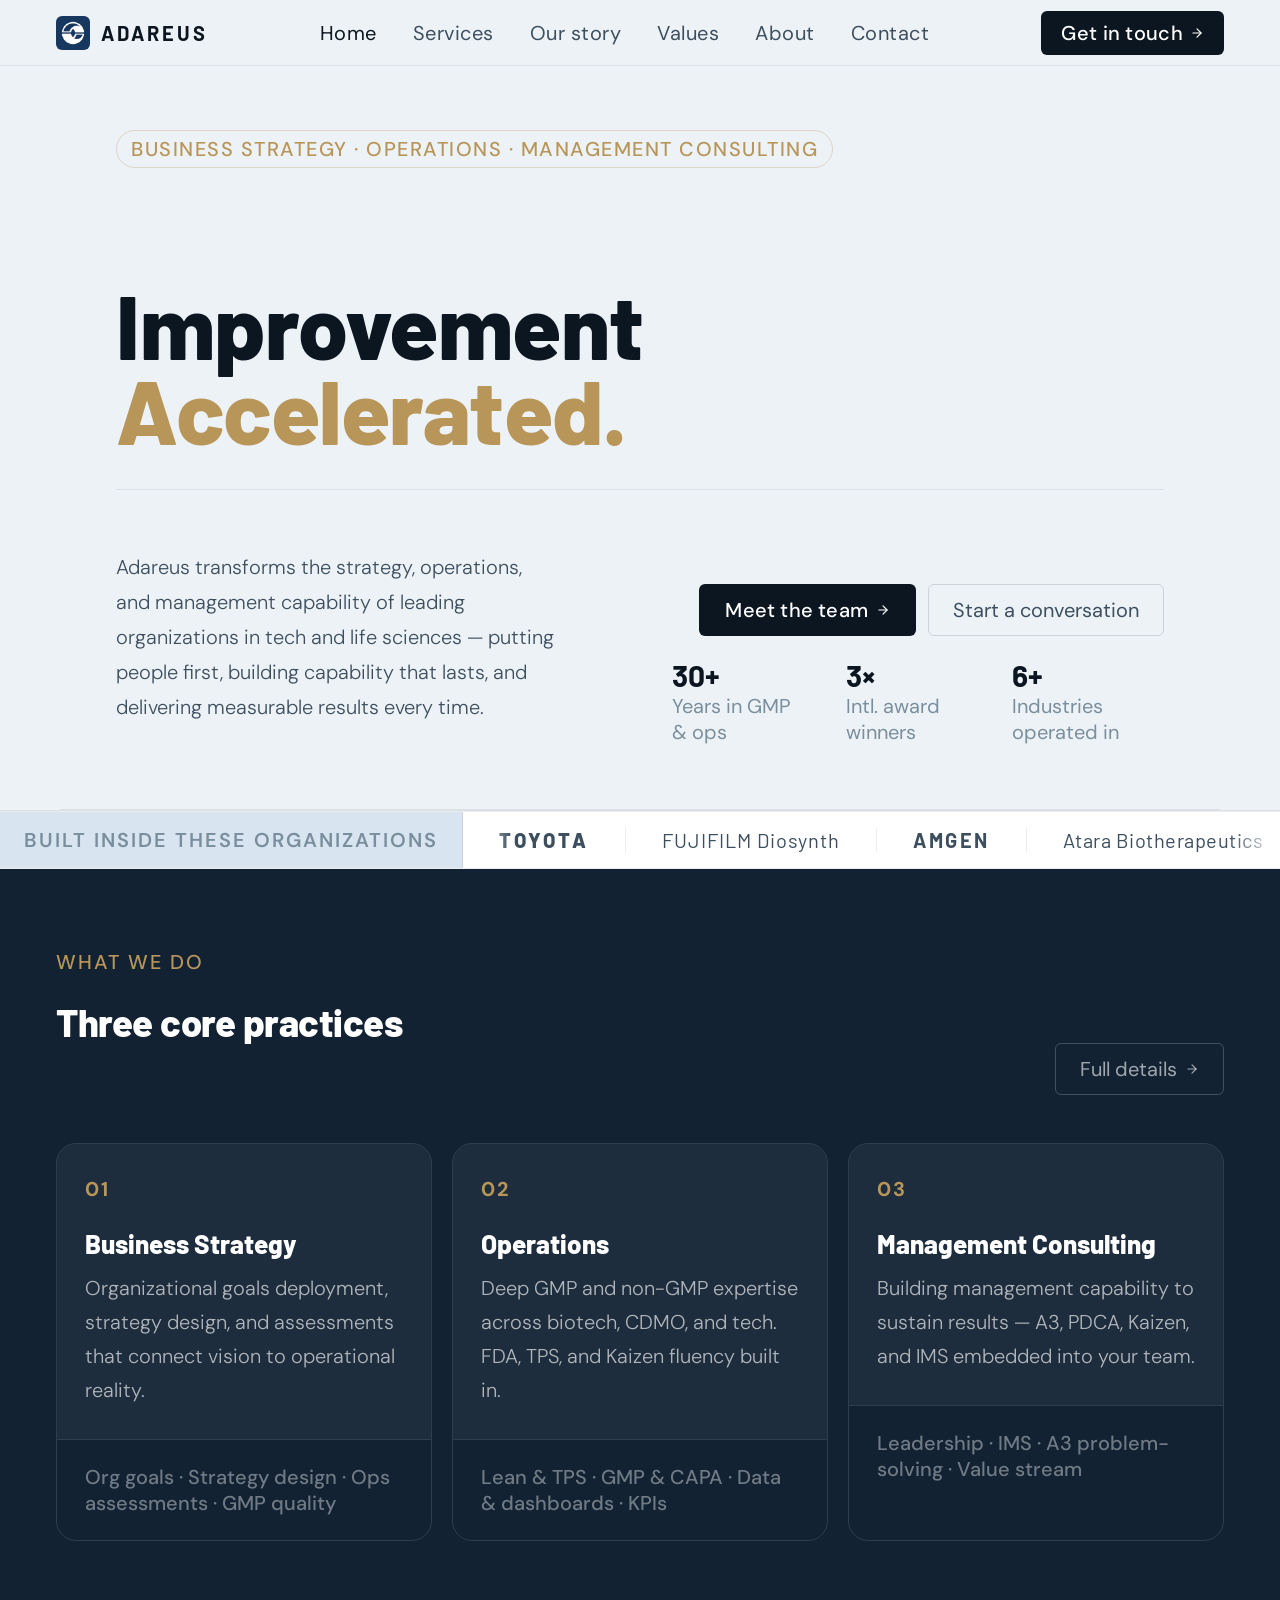
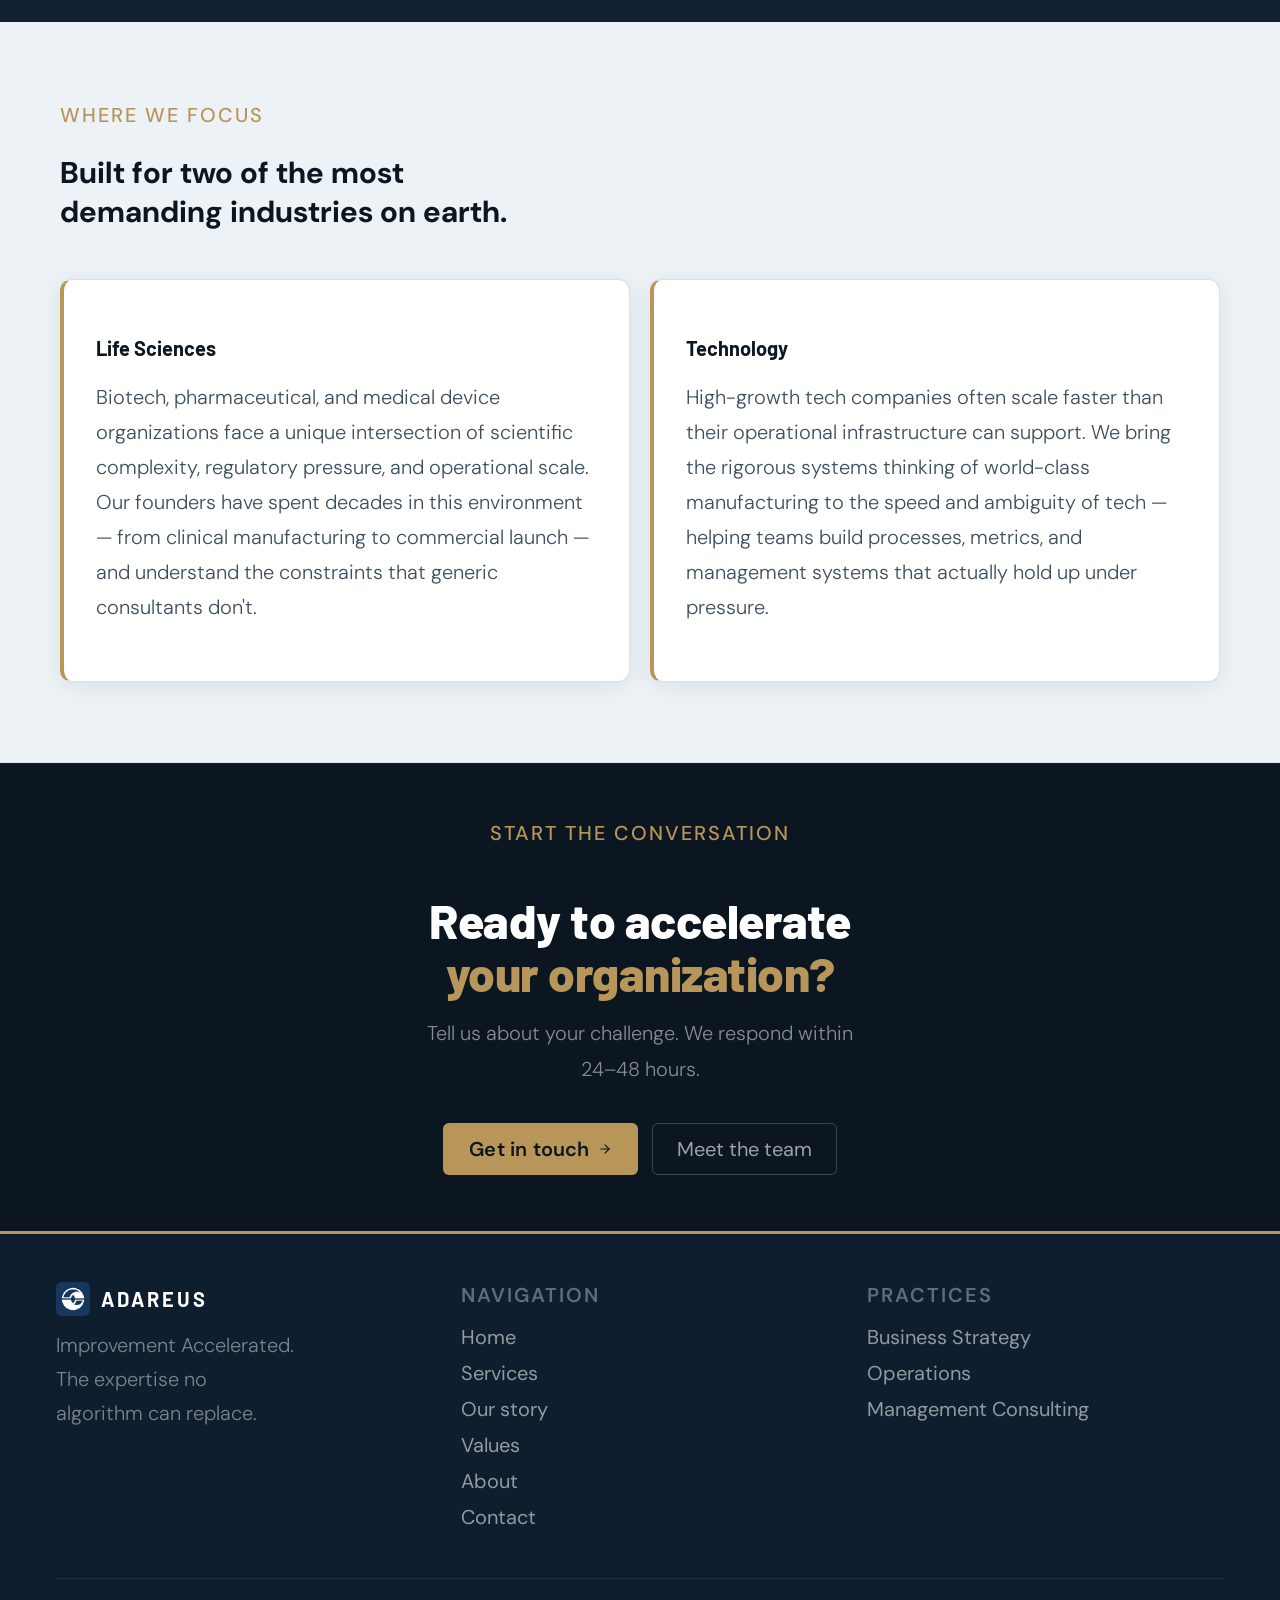
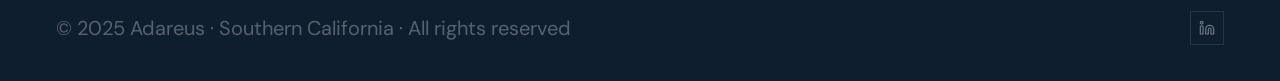
==== commit 8b88687b: "Add files via upload" ====
--- a/index.html
+++ b/index.html
@@ -895,7 +895,7 @@
 
   <!-- SERVICES OVERVIEW -->
   <section style="padding:80px 56px; border-bottom:1px solid var(--border); background:var(--ink-mid); color:var(--white);">
-    <div style="max-width:1160px; margin:0 auto;">
+    <div style="max-width:100%; margin:0 auto;">
       <div style="display:flex; justify-content:space-between; align-items:flex-end; margin-bottom:48px; flex-wrap:wrap; gap:20px;">
         <div>
           <div class="eyebrow" style="color:var(--gold);">What we do</div>
